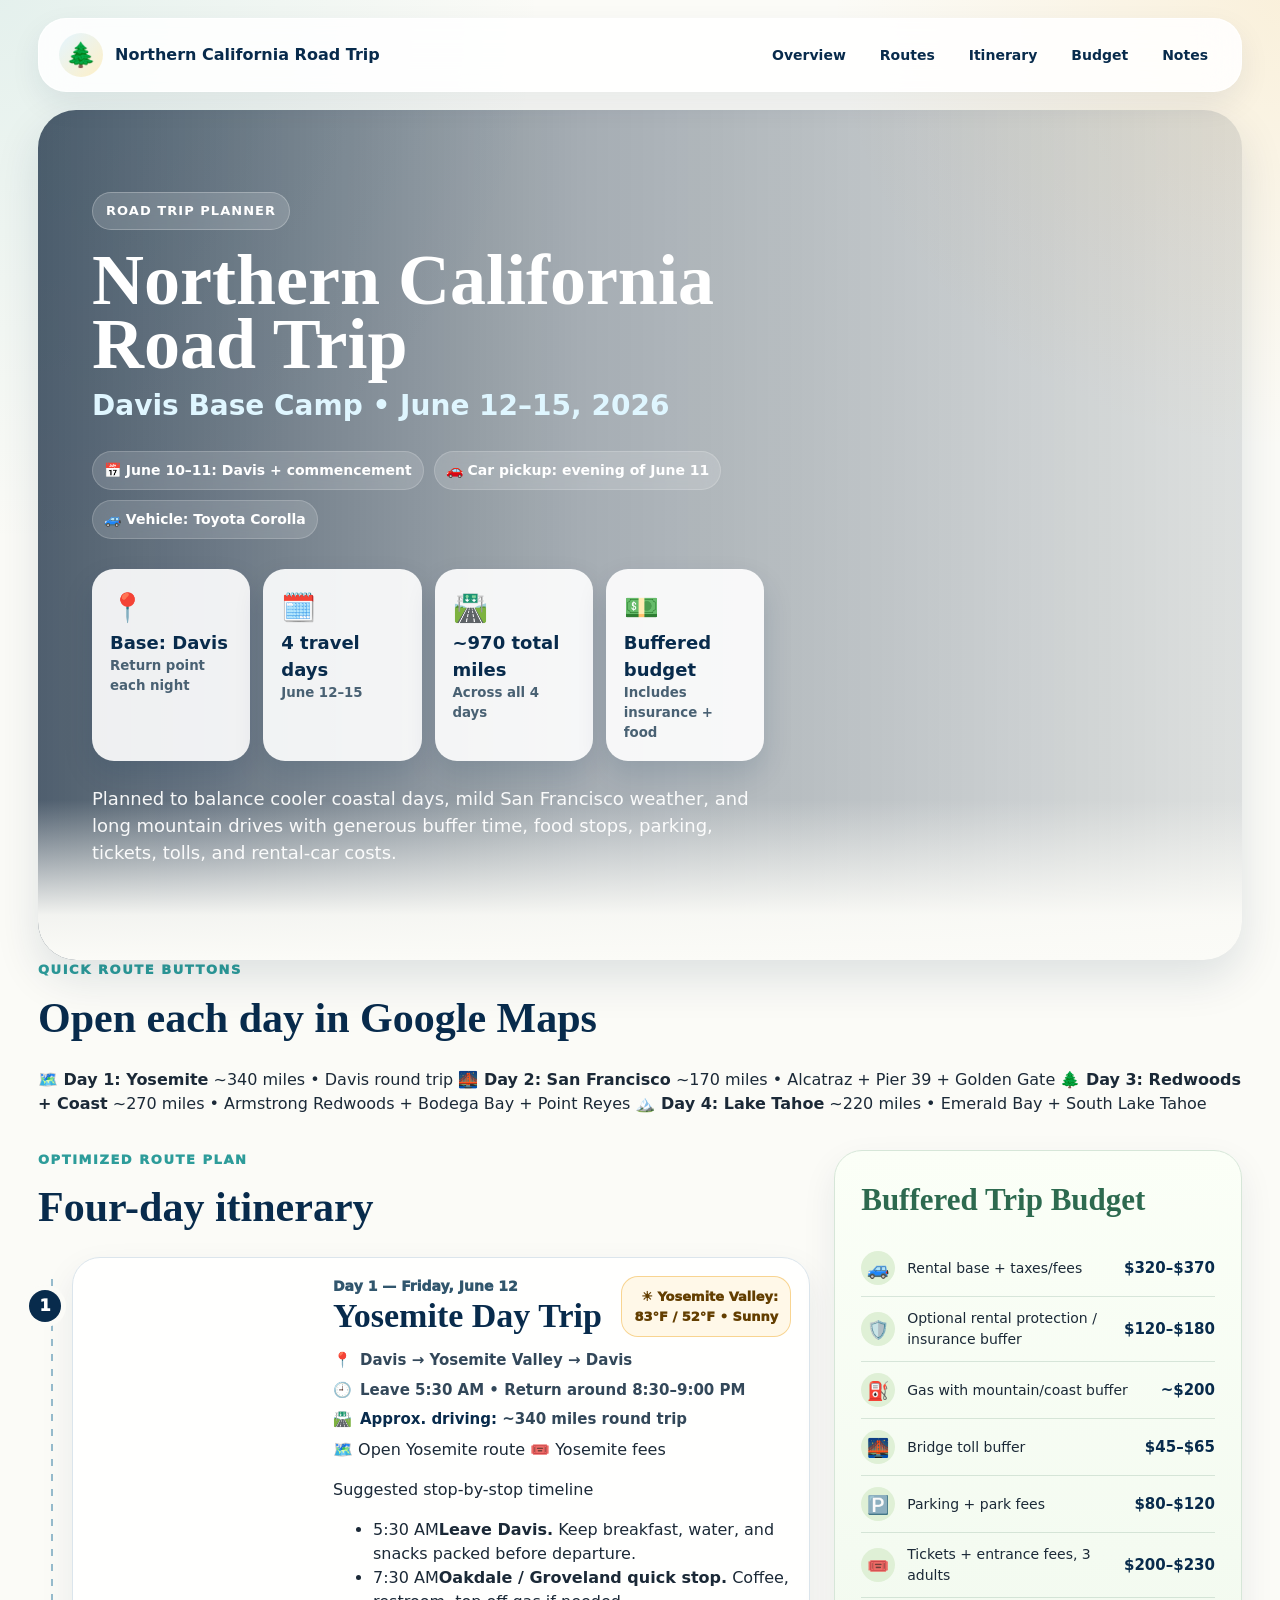
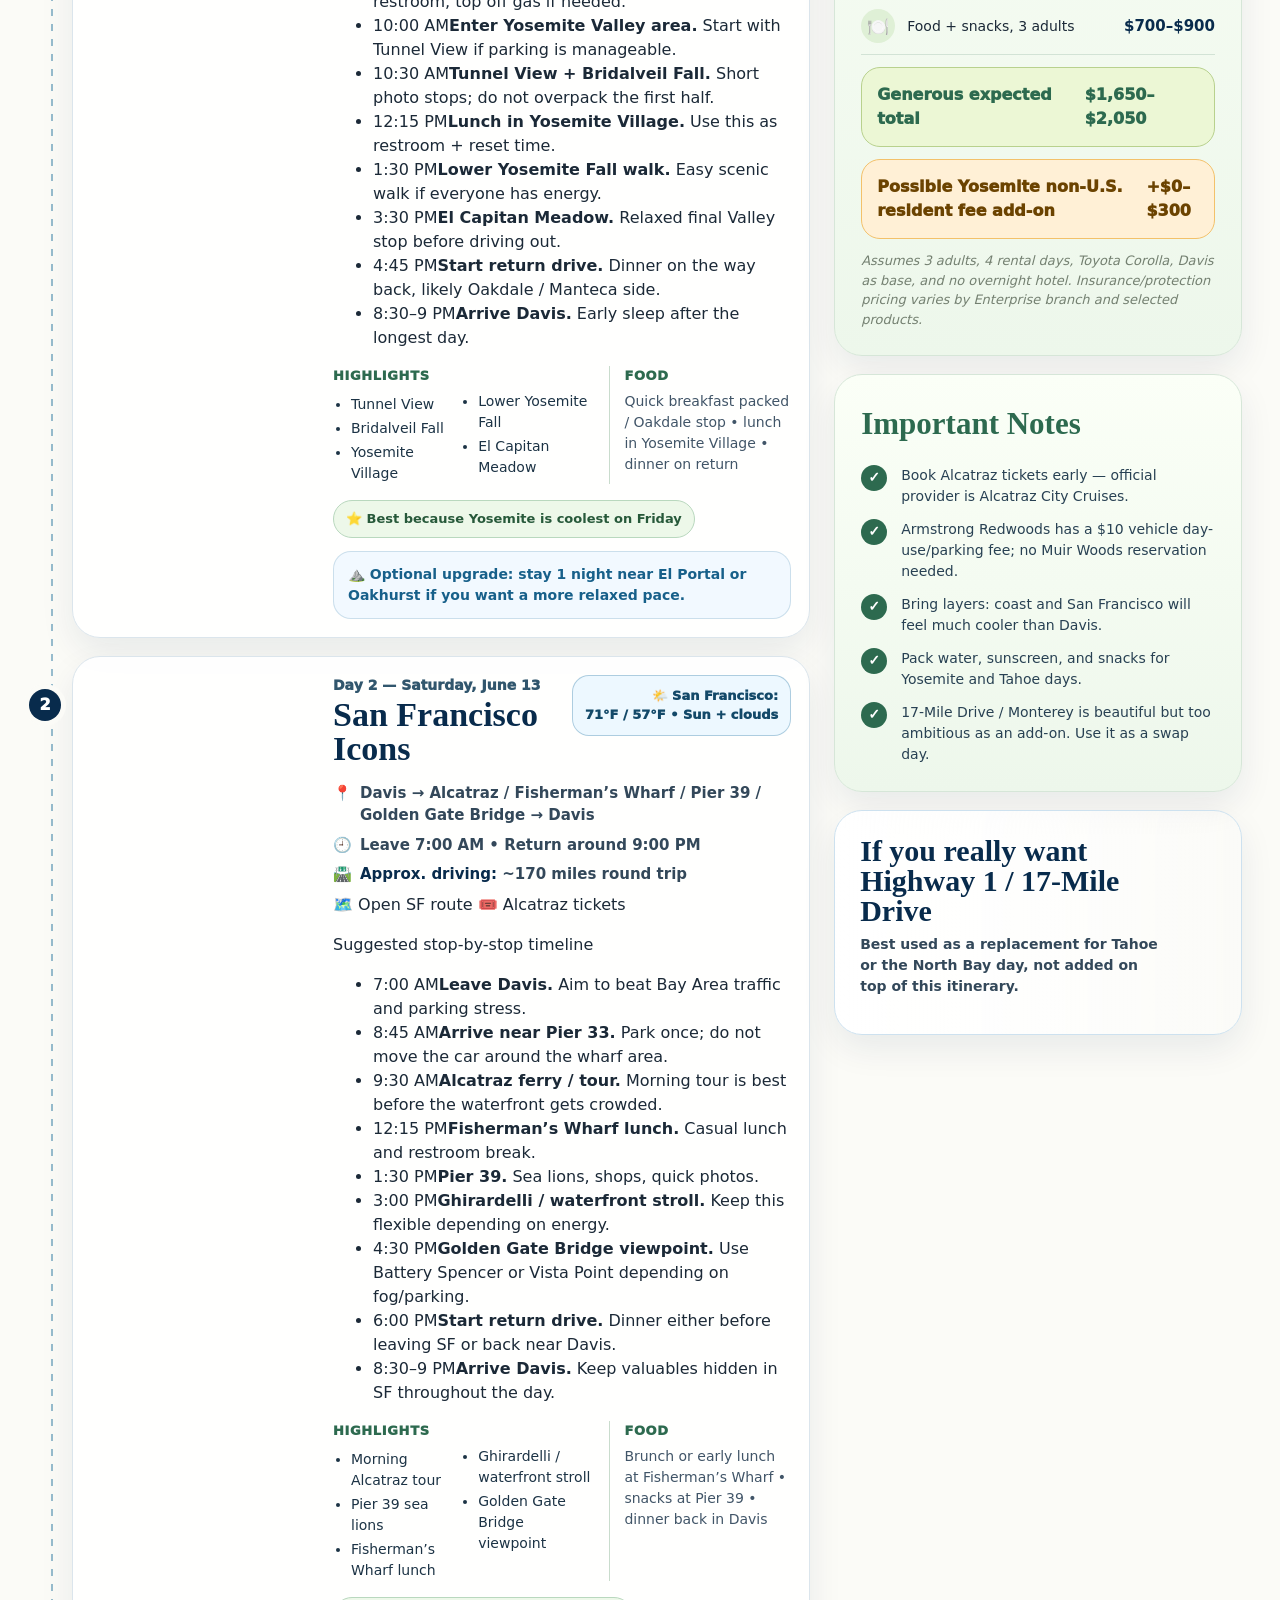
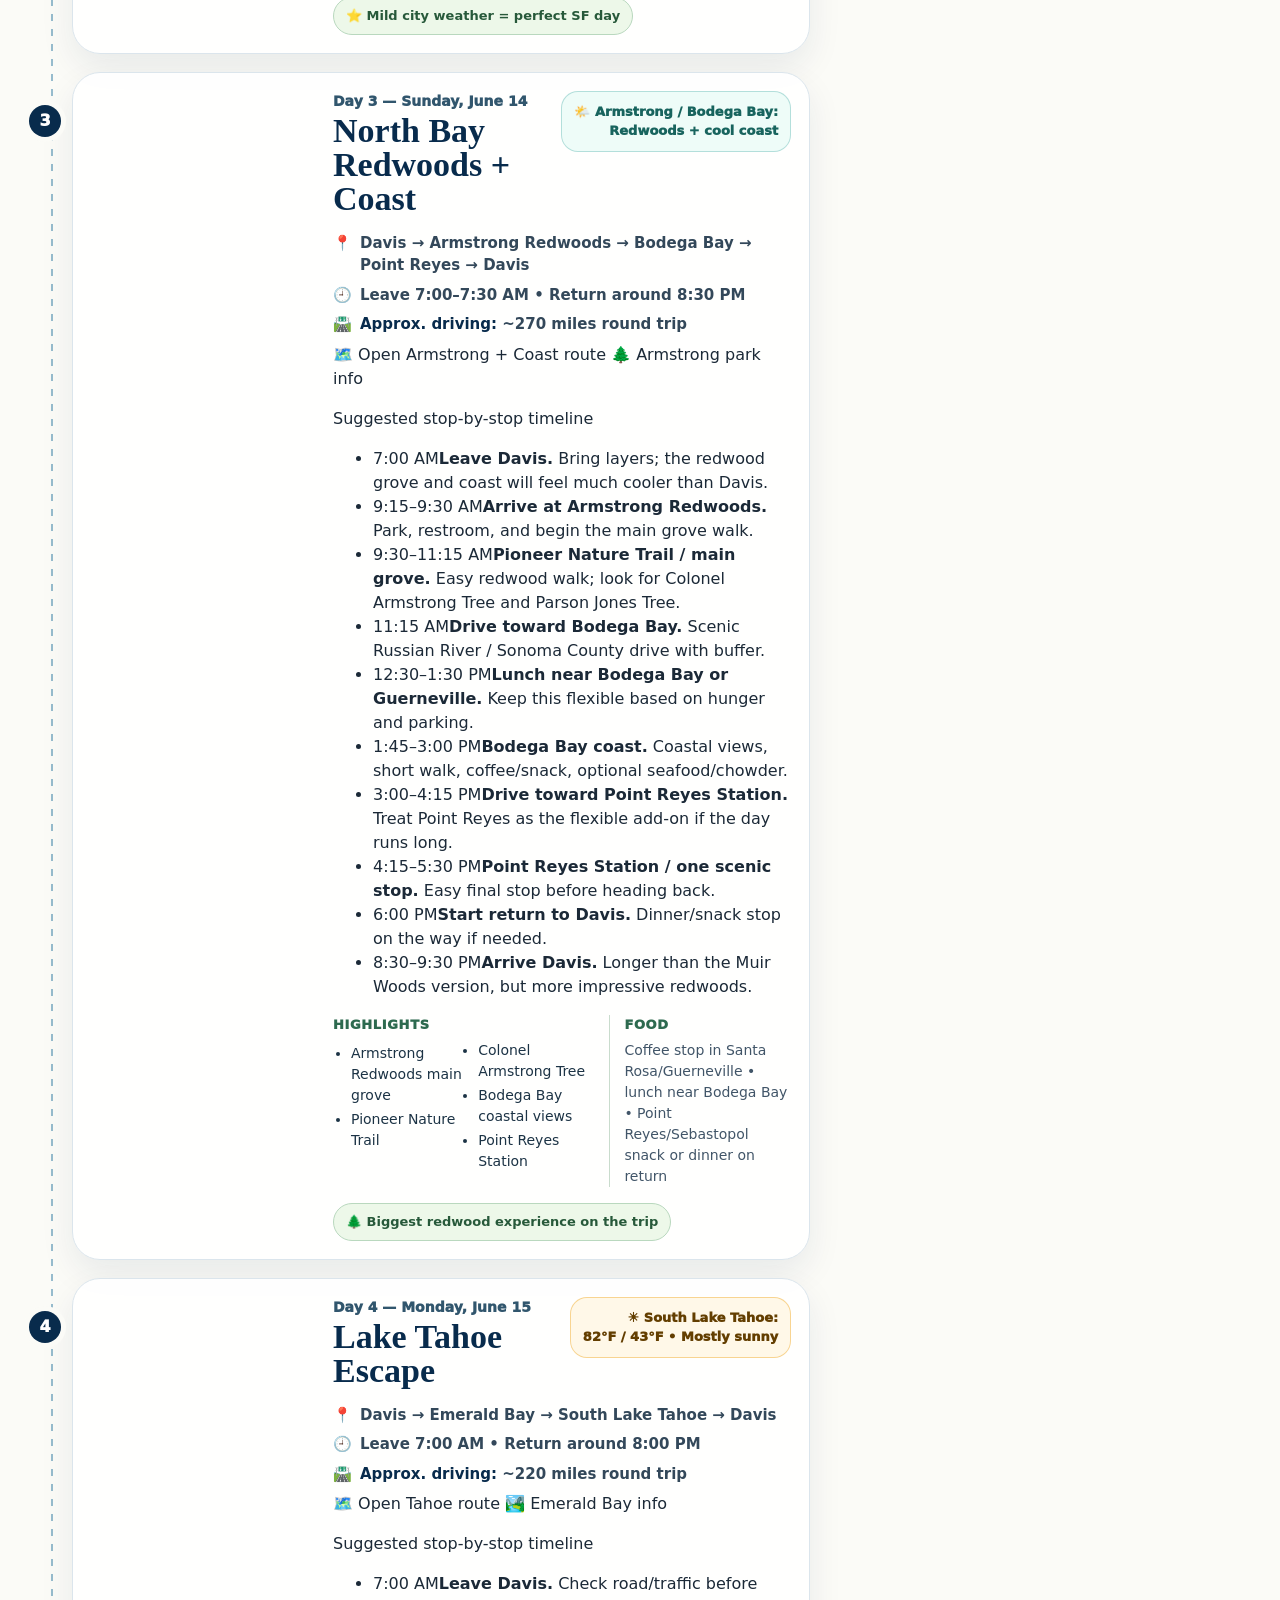
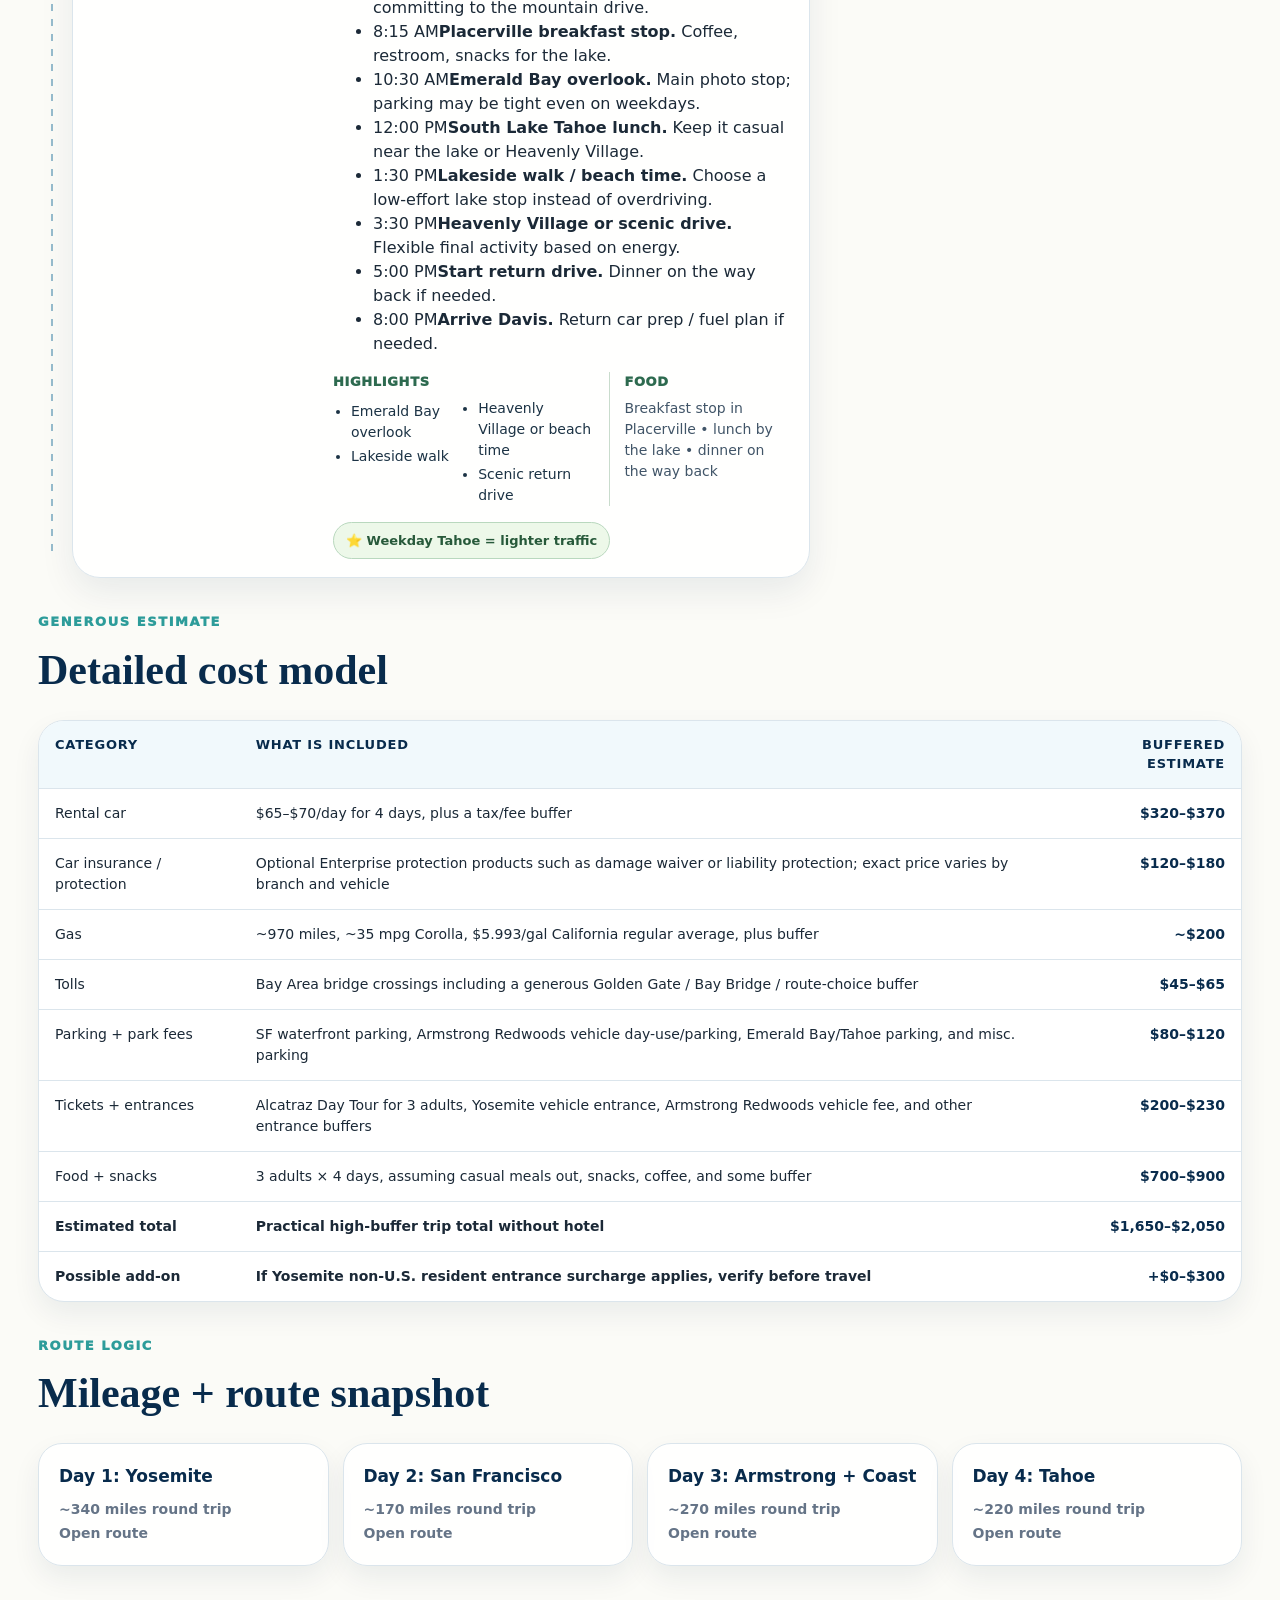
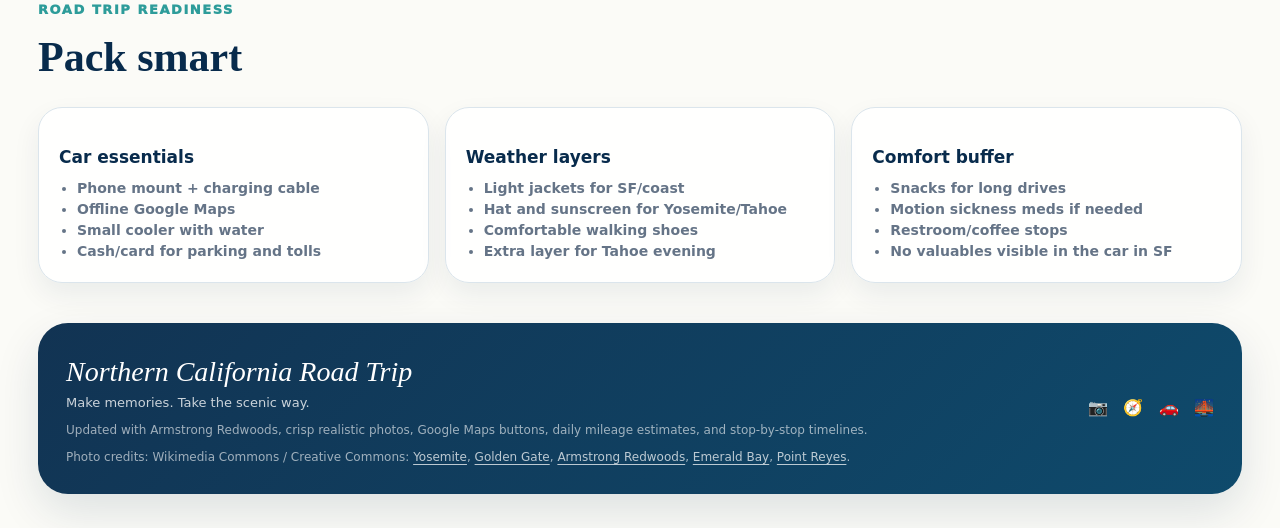
==== cal-trip/index.html @ ee0bd600 "Add Northern California road trip page" ====
<!DOCTYPE html>
<html lang="en">
<head>
  <meta charset="UTF-8" />
  <meta name="viewport" content="width=device-width, initial-scale=1.0" />
  <title>Northern California Road Trip</title>
  <link rel="preconnect" href="https://commons.wikimedia.org" />
  <link rel="preconnect" href="https://upload.wikimedia.org" />
  <style>
    :root {
      --navy:#082b4c; --blue:#176b98; --teal:#2d9c9a; --forest:#2d6a4f; --gold:#f2b84b;
      --paper:#fbfbf7; --ink:#1b2937; --muted:#657487; --line:#dbe5ec;
      --shadow:0 18px 45px rgba(8,43,76,.12);
    }
    * { box-sizing:border-box; }
    html { scroll-behavior:smooth; }
    body {
      margin:0; font-family:Inter, ui-sans-serif, system-ui, -apple-system, BlinkMacSystemFont, "Segoe UI", sans-serif;
      color:var(--ink);
      background:
        radial-gradient(circle at top left, rgba(45,156,154,.11), transparent 34rem),
        radial-gradient(circle at top right, rgba(242,184,75,.16), transparent 28rem),
        var(--paper);
      line-height:1.5;
    }
    a { color:inherit; text-decoration:none; }
    .page { max-width:1240px; margin:auto; padding:18px; }
    .nav {
      position:sticky; top:14px; z-index:40; display:flex; justify-content:space-between; align-items:center; gap:16px;
      padding:14px 20px; border-radius:28px; background:rgba(255,255,255,.86);
      border:1px solid rgba(255,255,255,.8); backdrop-filter:blur(18px); box-shadow:0 12px 30px rgba(8,43,76,.08);
    }
    .brand { display:flex; align-items:center; gap:12px; font-weight:900; color:var(--navy); }
    .brand-mark {
      width:44px; height:44px; display:grid; place-items:center; border-radius:50%;
      background:linear-gradient(135deg,#e4f5ff,#fef0c7); font-size:24px;
    }
    .nav-links { display:flex; gap:8px; flex-wrap:wrap; }
    .nav-links a { padding:9px 13px; border-radius:999px; font-size:14px; font-weight:800; color:var(--navy); }
    .nav-links a:hover { background:#edf7fb; }

    .hero {
      position:relative; overflow:hidden; min-height:620px; margin-top:18px; border-radius:38px; box-shadow:var(--shadow);
      background:
        linear-gradient(90deg, rgba(6,28,52,.70), rgba(6,28,52,.35) 45%, rgba(6,28,52,.12)),
        url('https://commons.wikimedia.org/wiki/Special:FilePath/Tunnel_View%2C_Yosemite_Valley%2C_Yosemite_NP_-_Diliff.jpg?width=1800') center/cover no-repeat;
      color:#fff;
    }
    .hero::after {
      content:""; position:absolute; inset:auto 0 0 0; height:160px;
      background:linear-gradient(180deg, transparent, rgba(251,251,247,.95) 72%, var(--paper));
    }
    .hero-content { position:relative; z-index:2; max-width:780px; padding:82px 54px 76px; }
    .eyebrow {
      display:inline-flex; gap:8px; padding:8px 13px; border-radius:999px;
      background:rgba(255,255,255,.16); border:1px solid rgba(255,255,255,.25); backdrop-filter:blur(12px);
      font-size:13px; font-weight:900; text-transform:uppercase; letter-spacing:.08em;
    }
    h1 {
      margin:18px 0 8px; font-family:Georgia, "Times New Roman", serif;
      font-size:72px; line-height:.9; letter-spacing:0;
    }
    .subtitle { margin:0; font-size:28px; font-weight:900; color:#dff6ff; }
    .micro { display:flex; flex-wrap:wrap; gap:10px; margin:24px 0 24px; font-size:14px; }
    .micro span {
      display:inline-flex; gap:7px; padding:8px 11px; border-radius:999px;
      background:rgba(255,255,255,.15); border:1px solid rgba(255,255,255,.18); backdrop-filter:blur(10px);
      font-weight:760;
    }
    .summary {
      display:grid; grid-template-columns:repeat(4,1fr); gap:13px; margin-top:30px;
    }
    .summary-card {
      min-height:118px; padding:18px; border-radius:22px; background:rgba(255,255,255,.9); color:var(--navy);
      box-shadow:0 14px 30px rgba(8,43,76,.14);
    }
    .summary-card .icon { font-size:28px; }
    .summary-card strong { display:block; font-size:18px; }
    .summary-card small { display:block; color:#496173; font-weight:750; }
    .hero-note { max-width:750px; margin-top:24px; font-size:18px; color:rgba(255,255,255,.94); }

    section { scroll-margin-top:100px; }
    .main { display:grid; grid-template-columns:1.78fr .94fr; gap:24px; margin-top:34px; align-items:start; }
    .kicker { margin:0 0 7px; color:var(--teal); font-size:13px; font-weight:950; letter-spacing:.12em; text-transform:uppercase; }
    .section-title {
      margin:0 0 18px; color:var(--navy); font-family:Georgia, "Times New Roman", serif;
      font-size:42px; letter-spacing:0;
    }

    .timeline { position:relative; display:grid; gap:18px; padding-left:34px; }
    .timeline::before {
      content:""; position:absolute; left:13px; top:22px; bottom:22px; width:2px;
      background:repeating-linear-gradient(to bottom, rgba(23,107,152,.44) 0 7px, transparent 7px 15px);
    }

    .day {
      position:relative; display:grid; grid-template-columns:220px 1fr; gap:22px;
      padding:18px; border:1px solid var(--line); border-radius:28px; background:rgba(255,255,255,.92);
      box-shadow:0 14px 34px rgba(8,43,76,.08);
    }
    .num {
      position:absolute; left:-44px; top:32px; width:32px; height:32px; display:grid; place-items:center;
      border-radius:50%; background:var(--navy); color:#fff; font-weight:950; box-shadow:0 0 0 5px var(--paper);
    }
    .photo {
      min-height:260px; border-radius:22px; background-size:cover; background-position:center;
      box-shadow:inset 0 0 0 1px rgba(255,255,255,.35);
      filter:saturate(1.06) contrast(1.04);
      background-repeat:no-repeat;
    }
    .photo-yosemite { background-image:url('https://commons.wikimedia.org/wiki/Special:FilePath/Tunnel_View%2C_Yosemite_Valley%2C_Yosemite_NP_-_Diliff.jpg?width=1200'); }
    .photo-sf { background-image:url('https://commons.wikimedia.org/wiki/Special:FilePath/Golden_Gate_Bridge_as_seen_from_Battery_East.jpg?width=1200'); }
    .photo-coast { background-image:url('https://commons.wikimedia.org/wiki/Special:FilePath/Armstrong_Redwoods_State_Natural_Reserve_-_02.jpg?width=1200'); background-position:center 42%; }
    .photo-tahoe { background-image:url('https://commons.wikimedia.org/wiki/Special:FilePath/Emerald_Bay%2C_Lake_Tahoe%2C_Nevada_%2821560966962%29.jpg?width=1200'); }

    .day-top { display:flex; justify-content:space-between; align-items:flex-start; gap:14px; margin-bottom:8px; }
    .date { color:#31566d; font-size:14px; font-weight:950; }
    .day-title {
      margin:2px 0 8px; color:var(--navy); font-family:Georgia, "Times New Roman", serif;
      font-size:34px; line-height:1; letter-spacing:0;
    }
    .weather {
      flex:0 0 auto; padding:10px 12px; border-radius:17px; border:1px solid rgba(242,184,75,.55);
      background:#fff8e8; color:#633e00; font-size:13px; font-weight:950; text-align:right;
    }
    .weather.blue { border-color:rgba(23,107,152,.3); background:#edf8ff; color:#134969; }
    .weather.teal { border-color:rgba(45,156,154,.3); background:#eefcf8; color:#18645e; }

    .route,.time,.miles {
      display:flex; gap:8px; margin:7px 0; color:#33485a; font-size:15px; font-weight:760;
    }
    .miles strong { color:var(--navy); }
    .details { display:grid; grid-template-columns:1.35fr .95fr; gap:18px; margin-top:15px; }
    .label { margin:0 0 6px; color:var(--forest); font-size:13px; font-weight:950; letter-spacing:.05em; text-transform:uppercase; }
    .highlights { columns:2; padding-left:18px; margin:0; color:#1c3345; font-size:14px; }
    .highlights li { break-inside:avoid; margin:3px 0; }
    .food { border-left:1px solid #c9dccd; padding-left:14px; color:#415568; font-size:14px; }
    .pill-row { display:flex; flex-wrap:wrap; gap:9px; margin-top:16px; }
    .pill {
      display:inline-flex; gap:7px; padding:8px 12px; border-radius:999px; border:1px solid #b9d8be;
      background:#edf8e9; color:#27593a; font-size:13px; font-weight:850;
    }
    .callout {
      margin-top:13px; padding:12px 14px; border-radius:18px; border:1px solid rgba(23,107,152,.18);
      background:#f2f9ff; color:#17608a; font-size:14px; font-weight:800;
    }

    .sidebar { position:sticky; top:96px; display:grid; gap:18px; }
    .side {
      border:1px solid #d6e6d8; border-radius:28px; background:linear-gradient(180deg,#fbfff7,#edf7eb);
      box-shadow:0 14px 34px rgba(8,43,76,.08); overflow:hidden;
    }
    .side-inner { padding:26px; }
    .side h3 {
      margin:0 0 17px; color:var(--forest); font-family:Georgia, "Times New Roman", serif;
      font-size:31px; letter-spacing:0;
    }
    .budget-row {
      display:grid; grid-template-columns:34px 1fr auto; gap:12px; align-items:center;
      padding:11px 0; border-bottom:1px solid rgba(45,106,79,.16); font-size:14px;
    }
    .budget-row:first-child { padding-top:0; }
    .budget-row strong { color:var(--navy); font-size:15px; text-align:right; }
    .round { display:grid; place-items:center; width:34px; height:34px; border-radius:50%; background:#dff0d6; font-size:18px; }
    .total {
      margin-top:12px; padding:15px; border:1px solid #b8d18d; border-radius:19px;
      background:#ecf7d5; color:var(--forest); font-weight:950; display:flex; justify-content:space-between; gap:14px;
    }
    .warning-total { background:#fff0d6; border-color:#f3c16a; color:#6b4300; }
    .muted { margin:12px 0 0; color:#748071; font-size:13px; font-style:italic; }

    .check-list { display:grid; gap:12px; padding:0; margin:0; list-style:none; }
    .check-list li { display:grid; grid-template-columns:30px 1fr; gap:10px; color:#284153; font-size:14px; }
    .check { display:grid; place-items:center; width:26px; height:26px; border-radius:50%; background:var(--forest); color:white; font-weight:950; }

    .swap {
      min-height:225px; border-radius:28px; overflow:hidden; border:1px solid #cde1ef;
      background:
        linear-gradient(90deg, rgba(255,255,255,.94), rgba(255,255,255,.75) 50%, rgba(255,255,255,.15)),
        url('https://commons.wikimedia.org/wiki/Special:FilePath/Coast_of_Point_Reyes_%28TK13%29.JPG?width=1200') center/cover no-repeat;
      box-shadow:0 14px 34px rgba(8,43,76,.08); padding:25px;
    }
    .swap h3,.swap p { max-width:300px; }
    .swap h3 {
      margin:0 0 8px; color:var(--navy); font-family:Georgia, "Times New Roman", serif;
      font-size:30px; line-height:1;
    }
    .swap p { margin:0; color:#33485a; font-size:14px; font-weight:750; }

    .budget-detail,.packing { margin-top:34px; }
    .grid4 { display:grid; grid-template-columns:repeat(4,1fr); gap:14px; }
    .grid3 { display:grid; grid-template-columns:repeat(3,1fr); gap:16px; }
    .mini,.pack {
      padding:20px; border-radius:24px; border:1px solid var(--line); background:rgba(255,255,255,.9);
      box-shadow:0 12px 28px rgba(8,43,76,.07);
    }
    .mini strong,.pack h3 { display:block; color:var(--navy); font-size:17px; margin-bottom:7px; }
    .mini span,.pack li { color:var(--muted); font-size:14px; font-weight:750; }
    .pack ul { margin:0; padding-left:18px; }

    .cost-table {
      overflow:hidden; border:1px solid var(--line); border-radius:26px; background:white;
      box-shadow:0 12px 28px rgba(8,43,76,.07);
    }
    table { width:100%; border-collapse:collapse; font-size:14px; }
    th,td { padding:14px 16px; border-bottom:1px solid var(--line); text-align:left; vertical-align:top; }
    th { background:#f1f9fc; color:var(--navy); font-size:13px; text-transform:uppercase; letter-spacing:.06em; }
    tr:last-child td { border-bottom:0; }
    .right { text-align:right !important; font-weight:900; color:var(--navy); }

    footer {
      margin:40px 0 16px; padding:28px; border-radius:30px;
      background:linear-gradient(135deg, rgba(8,43,76,.96), rgba(5,67,102,.96));
      color:white; display:flex; justify-content:space-between; align-items:center; gap:20px; box-shadow:var(--shadow);
    }
    footer p { margin:0; color:rgba(255,255,255,.78); font-size:13px; }
    .footer-title { font-family:Georgia, "Times New Roman", serif; font-size:28px; font-style:italic; }
    .source { margin-top:9px; color:rgba(255,255,255,.6); font-size:12px; }
    .source a { color:rgba(255,255,255,.72); text-decoration:underline; text-underline-offset:3px; }

    @media (max-width:1000px) {
      .summary,.grid4 { grid-template-columns:repeat(2,1fr); }
      .main { grid-template-columns:1fr; }
      .sidebar { position:static; }
      .day { grid-template-columns:180px 1fr; }
      .grid3 { grid-template-columns:1fr; }
    }
    @media (max-width:720px) {
      .page { padding:10px; }
      .nav { position:relative; top:0; flex-direction:column; align-items:flex-start; }
      .hero { min-height:auto; border-radius:28px; }
      .hero-content { padding:50px 22px 56px; }
      h1 { font-size:52px; }
      .subtitle { font-size:22px; }
      .section-title { font-size:34px; }
      .summary,.grid4 { grid-template-columns:1fr; }
      .timeline { padding-left:0; }
      .timeline::before,.num { display:none; }
      .day { grid-template-columns:1fr; }
      .photo { min-height:220px; }
      .day-top,.details { display:grid; grid-template-columns:1fr; }
      .weather { text-align:left; }
      .highlights { columns:1; }
      footer { flex-direction:column; align-items:flex-start; }
    }
  </style>
</head>
<body>
  <div class="page">
    <nav class="nav">
      <a href="#overview" class="brand"><span class="brand-mark">🌲</span><span>Northern California Road Trip</span></a>
      <div class="nav-links">
        <a href="#overview">Overview</a>
        <a href="#quick-routes">Routes</a>
        <a href="#itinerary">Itinerary</a>
        <a href="#budget">Budget</a>
        <a href="#notes">Notes</a>
      </div>
    </nav>

    <header class="hero" id="overview">
      <div class="hero-content">
        <span class="eyebrow">Road trip planner</span>
        <h1>Northern California<br>Road Trip</h1>
        <p class="subtitle">Davis Base Camp • June 12–15, 2026</p>
        <div class="micro">
          <span>📅 June 10–11: Davis + commencement</span>
          <span>🚗 Car pickup: evening of June 11</span>
          <span>🚙 Vehicle: Toyota Corolla</span>
        </div>
        <div class="summary">
          <div class="summary-card"><span class="icon">📍</span><strong>Base: Davis</strong><small>Return point each night</small></div>
          <div class="summary-card"><span class="icon">🗓️</span><strong>4 travel days</strong><small>June 12–15</small></div>
          <div class="summary-card"><span class="icon">🛣️</span><strong>~970 total miles</strong><small>Across all 4 days</small></div>
          <div class="summary-card"><span class="icon">💵</span><strong>Buffered budget</strong><small>Includes insurance + food</small></div>
        </div>
        <p class="hero-note">Planned to balance cooler coastal days, mild San Francisco weather, and long mountain drives with generous buffer time, food stops, parking, tickets, tolls, and rental-car costs.</p>
      </div>
    </header>


    <section class="route-panel" id="quick-routes">
      <p class="kicker">Quick route buttons</p>
      <h2 class="section-title">Open each day in Google Maps</h2>
      <div class="route-button-grid">
        <a class="big-route-btn" href="https://www.google.com/maps/dir/Davis,+CA/Tunnel+View,+Yosemite+National+Park/Bridalveil+Fall,+Yosemite+National+Park/Yosemite+Village,+CA/Lower+Yosemite+Fall,+Yosemite+National+Park/El+Capitan+Meadow,+Yosemite+National+Park/Davis,+CA" target="_blank" rel="noopener">
          <strong>🗺️ Day 1: Yosemite</strong>
          <span>~340 miles • Davis round trip</span>
        </a>
        <a class="big-route-btn" href="https://www.google.com/maps/dir/Davis,+CA/Pier+33+Alcatraz+Landing,+San+Francisco,+CA/Fisherman's+Wharf,+San+Francisco,+CA/Pier+39,+San+Francisco,+CA/Golden+Gate+Bridge+Vista+Point,+San+Francisco,+CA/Davis,+CA" target="_blank" rel="noopener">
          <strong>🌉 Day 2: San Francisco</strong>
          <span>~170 miles • Alcatraz + Pier 39 + Golden Gate</span>
        </a>
        <a class="big-route-btn" href="https://www.google.com/maps/dir/Davis,+CA/Armstrong+Redwoods+State+Natural+Reserve,+17000+Armstrong+Woods+Rd,+Guerneville,+CA/Bodega+Bay,+CA/Point+Reyes+Station,+CA/Davis,+CA" target="_blank" rel="noopener">
          <strong>🌲 Day 3: Redwoods + Coast</strong>
          <span>~270 miles • Armstrong Redwoods + Bodega Bay + Point Reyes</span>
        </a>
        <a class="big-route-btn" href="https://www.google.com/maps/dir/Davis,+CA/Emerald+Bay+State+Park,+California/South+Lake+Tahoe,+CA/Heavenly+Village,+South+Lake+Tahoe,+CA/Davis,+CA" target="_blank" rel="noopener">
          <strong>🏔️ Day 4: Lake Tahoe</strong>
          <span>~220 miles • Emerald Bay + South Lake Tahoe</span>
        </a>
      </div>
    </section>


    <main class="main">
      <section id="itinerary">
        <p class="kicker">Optimized route plan</p>
        <h2 class="section-title">Four-day itinerary</h2>

        <div class="timeline">
          <article class="day">
            <div class="num">1</div>
            <div class="photo photo-yosemite" aria-label="Yosemite Valley photo"></div>
            <div>
              <div class="day-top">
                <div>
                  <div class="date">Day 1 — Friday, June 12</div>
                  <h2 class="day-title">Yosemite Day Trip</h2>
                </div>
                <div class="weather">☀️ Yosemite Valley:<br>83°F / 52°F • Sunny</div>
              </div>
              <div class="route">📍 <span>Davis → Yosemite Valley → Davis</span></div>
              <div class="time">🕘 <span>Leave 5:30 AM • Return around 8:30–9:00 PM</span></div>
              <div class="miles">🛣️ <span><strong>Approx. driving:</strong> ~340 miles round trip</span></div>
              <div class="action-row">
                <a class="map-btn" href="https://www.google.com/maps/dir/Davis,+CA/Tunnel+View,+Yosemite+National+Park/Bridalveil+Fall,+Yosemite+National+Park/Yosemite+Village,+CA/Lower+Yosemite+Fall,+Yosemite+National+Park/El+Capitan+Meadow,+Yosemite+National+Park/Davis,+CA" target="_blank" rel="noopener">🗺️ Open Yosemite route</a>
                <a class="map-btn secondary" href="https://www.nps.gov/yose/planyourvisit/fees.htm" target="_blank" rel="noopener">🎟️ Yosemite fees</a>
              </div>
              <div class="stop-timeline">
                <p class="stop-timeline-title">Suggested stop-by-stop timeline</p>
                <ul class="stop-list">
                  <li><span class="stop-time">5:30 AM</span><span class="stop-text"><strong>Leave Davis.</strong> Keep breakfast, water, and snacks packed before departure.</span></li>
                  <li><span class="stop-time">7:30 AM</span><span class="stop-text"><strong>Oakdale / Groveland quick stop.</strong> Coffee, restroom, top off gas if needed.</span></li>
                  <li><span class="stop-time">10:00 AM</span><span class="stop-text"><strong>Enter Yosemite Valley area.</strong> Start with Tunnel View if parking is manageable.</span></li>
                  <li><span class="stop-time">10:30 AM</span><span class="stop-text"><strong>Tunnel View + Bridalveil Fall.</strong> Short photo stops; do not overpack the first half.</span></li>
                  <li><span class="stop-time">12:15 PM</span><span class="stop-text"><strong>Lunch in Yosemite Village.</strong> Use this as restroom + reset time.</span></li>
                  <li><span class="stop-time">1:30 PM</span><span class="stop-text"><strong>Lower Yosemite Fall walk.</strong> Easy scenic walk if everyone has energy.</span></li>
                  <li><span class="stop-time">3:30 PM</span><span class="stop-text"><strong>El Capitan Meadow.</strong> Relaxed final Valley stop before driving out.</span></li>
                  <li><span class="stop-time">4:45 PM</span><span class="stop-text"><strong>Start return drive.</strong> Dinner on the way back, likely Oakdale / Manteca side.</span></li>
                  <li><span class="stop-time">8:30–9 PM</span><span class="stop-text"><strong>Arrive Davis.</strong> Early sleep after the longest day.</span></li>
                </ul>
              </div>

              <div class="details">
                <div>
                  <p class="label">Highlights</p>
                  <ul class="highlights">
                    <li>Tunnel View</li>
                    <li>Bridalveil Fall</li>
                    <li>Yosemite Village</li>
                    <li>Lower Yosemite Fall</li>
                    <li>El Capitan Meadow</li>
                  </ul>
                </div>
                <div class="food">
                  <p class="label">Food</p>
                  Quick breakfast packed / Oakdale stop • lunch in Yosemite Village • dinner on return
                </div>
              </div>

              <div class="pill-row">
                <span class="pill">⭐ Best because Yosemite is coolest on Friday</span>
              </div>
              <div class="callout">⛰️ Optional upgrade: stay 1 night near El Portal or Oakhurst if you want a more relaxed pace.</div>
            </div>
          </article>

          <article class="day">
            <div class="num">2</div>
            <div class="photo photo-sf" aria-label="Golden Gate Bridge photo"></div>
            <div>
              <div class="day-top">
                <div>
                  <div class="date">Day 2 — Saturday, June 13</div>
                  <h2 class="day-title">San Francisco Icons</h2>
                </div>
                <div class="weather blue">🌤️ San Francisco:<br>71°F / 57°F • Sun + clouds</div>
              </div>
              <div class="route">📍 <span>Davis → Alcatraz / Fisherman’s Wharf / Pier 39 / Golden Gate Bridge → Davis</span></div>
              <div class="time">🕘 <span>Leave 7:00 AM • Return around 9:00 PM</span></div>
              <div class="miles">🛣️ <span><strong>Approx. driving:</strong> ~170 miles round trip</span></div>
              <div class="action-row">
                <a class="map-btn" href="https://www.google.com/maps/dir/Davis,+CA/Pier+33+Alcatraz+Landing,+San+Francisco,+CA/Fisherman's+Wharf,+San+Francisco,+CA/Pier+39,+San+Francisco,+CA/Golden+Gate+Bridge+Vista+Point,+San+Francisco,+CA/Davis,+CA" target="_blank" rel="noopener">🗺️ Open SF route</a>
                <a class="map-btn secondary" href="https://www.cityexperiences.com/san-francisco/city-cruises/alcatraz/tour-options/" target="_blank" rel="noopener">🎟️ Alcatraz tickets</a>
              </div>
              <div class="stop-timeline">
                <p class="stop-timeline-title">Suggested stop-by-stop timeline</p>
                <ul class="stop-list">
                  <li><span class="stop-time">7:00 AM</span><span class="stop-text"><strong>Leave Davis.</strong> Aim to beat Bay Area traffic and parking stress.</span></li>
                  <li><span class="stop-time">8:45 AM</span><span class="stop-text"><strong>Arrive near Pier 33.</strong> Park once; do not move the car around the wharf area.</span></li>
                  <li><span class="stop-time">9:30 AM</span><span class="stop-text"><strong>Alcatraz ferry / tour.</strong> Morning tour is best before the waterfront gets crowded.</span></li>
                  <li><span class="stop-time">12:15 PM</span><span class="stop-text"><strong>Fisherman’s Wharf lunch.</strong> Casual lunch and restroom break.</span></li>
                  <li><span class="stop-time">1:30 PM</span><span class="stop-text"><strong>Pier 39.</strong> Sea lions, shops, quick photos.</span></li>
                  <li><span class="stop-time">3:00 PM</span><span class="stop-text"><strong>Ghirardelli / waterfront stroll.</strong> Keep this flexible depending on energy.</span></li>
                  <li><span class="stop-time">4:30 PM</span><span class="stop-text"><strong>Golden Gate Bridge viewpoint.</strong> Use Battery Spencer or Vista Point depending on fog/parking.</span></li>
                  <li><span class="stop-time">6:00 PM</span><span class="stop-text"><strong>Start return drive.</strong> Dinner either before leaving SF or back near Davis.</span></li>
                  <li><span class="stop-time">8:30–9 PM</span><span class="stop-text"><strong>Arrive Davis.</strong> Keep valuables hidden in SF throughout the day.</span></li>
                </ul>
              </div>

              <div class="details">
                <div>
                  <p class="label">Highlights</p>
                  <ul class="highlights">
                    <li>Morning Alcatraz tour</li>
                    <li>Pier 39 sea lions</li>
                    <li>Fisherman’s Wharf lunch</li>
                    <li>Ghirardelli / waterfront stroll</li>
                    <li>Golden Gate Bridge viewpoint</li>
                  </ul>
                </div>
                <div class="food">
                  <p class="label">Food</p>
                  Brunch or early lunch at Fisherman’s Wharf • snacks at Pier 39 • dinner back in Davis
                </div>
              </div>

              <div class="pill-row">
                <span class="pill">⭐ Mild city weather = perfect SF day</span>
              </div>
            </div>
          </article>

          <article class="day">
            <div class="num">3</div>
            <div class="photo photo-coast" aria-label="Point Reyes coast photo"></div>
            <div>
              <div class="day-top">
                <div>
                  <div class="date">Day 3 — Sunday, June 14</div>
                  <h2 class="day-title">North Bay Redwoods + Coast</h2>
                </div>
                <div class="weather teal">🌤️ Armstrong / Bodega Bay:<br>Redwoods + cool coast</div>
              </div>
              <div class="route">📍 <span>Davis → Armstrong Redwoods → Bodega Bay → Point Reyes → Davis</span></div>
              <div class="time">🕘 <span>Leave 7:00–7:30 AM • Return around 8:30 PM</span></div>
              <div class="miles">🛣️ <span><strong>Approx. driving:</strong> ~270 miles round trip</span></div>
              <div class="action-row">
                <a class="map-btn" href="https://www.google.com/maps/dir/Davis,+CA/Armstrong+Redwoods+State+Natural+Reserve,+17000+Armstrong+Woods+Rd,+Guerneville,+CA/Bodega+Bay,+CA/Point+Reyes+Station,+CA/Davis,+CA" target="_blank" rel="noopener">🗺️ Open Armstrong + Coast route</a>
                <a class="map-btn secondary" href="https://www.parks.ca.gov/?page_id=450" target="_blank" rel="noopener">🌲 Armstrong park info</a>
              </div>
              <div class="stop-timeline">
                <p class="stop-timeline-title">Suggested stop-by-stop timeline</p>
                <ul class="stop-list">
                  <li><span class="stop-time">7:00 AM</span><span class="stop-text"><strong>Leave Davis.</strong> Bring layers; the redwood grove and coast will feel much cooler than Davis.</span></li>
                  <li><span class="stop-time">9:15–9:30 AM</span><span class="stop-text"><strong>Arrive at Armstrong Redwoods.</strong> Park, restroom, and begin the main grove walk.</span></li>
                  <li><span class="stop-time">9:30–11:15 AM</span><span class="stop-text"><strong>Pioneer Nature Trail / main grove.</strong> Easy redwood walk; look for Colonel Armstrong Tree and Parson Jones Tree.</span></li>
                  <li><span class="stop-time">11:15 AM</span><span class="stop-text"><strong>Drive toward Bodega Bay.</strong> Scenic Russian River / Sonoma County drive with buffer.</span></li>
                  <li><span class="stop-time">12:30–1:30 PM</span><span class="stop-text"><strong>Lunch near Bodega Bay or Guerneville.</strong> Keep this flexible based on hunger and parking.</span></li>
                  <li><span class="stop-time">1:45–3:00 PM</span><span class="stop-text"><strong>Bodega Bay coast.</strong> Coastal views, short walk, coffee/snack, optional seafood/chowder.</span></li>
                  <li><span class="stop-time">3:00–4:15 PM</span><span class="stop-text"><strong>Drive toward Point Reyes Station.</strong> Treat Point Reyes as the flexible add-on if the day runs long.</span></li>
                  <li><span class="stop-time">4:15–5:30 PM</span><span class="stop-text"><strong>Point Reyes Station / one scenic stop.</strong> Easy final stop before heading back.</span></li>
                  <li><span class="stop-time">6:00 PM</span><span class="stop-text"><strong>Start return to Davis.</strong> Dinner/snack stop on the way if needed.</span></li>
                  <li><span class="stop-time">8:30–9:30 PM</span><span class="stop-text"><strong>Arrive Davis.</strong> Longer than the Muir Woods version, but more impressive redwoods.</span></li>
                </ul>
              </div>

              <div class="details">
                <div>
                  <p class="label">Highlights</p>
                  <ul class="highlights">
                    <li>Armstrong Redwoods main grove</li>
                    <li>Pioneer Nature Trail</li>
                    <li>Colonel Armstrong Tree</li>
                    <li>Bodega Bay coastal views</li>
                    <li>Point Reyes Station</li>
                  </ul>
                </div>
                <div class="food">
                  <p class="label">Food</p>
                  Coffee stop in Santa Rosa/Guerneville • lunch near Bodega Bay • Point Reyes/Sebastopol snack or dinner on return
                </div>
              </div>

              <div class="pill-row">
                <span class="pill">🌲 Biggest redwood experience on the trip</span>
              </div>
            </div>
          </article>

          <article class="day">
            <div class="num">4</div>
            <div class="photo photo-tahoe" aria-label="Emerald Bay Lake Tahoe photo"></div>
            <div>
              <div class="day-top">
                <div>
                  <div class="date">Day 4 — Monday, June 15</div>
                  <h2 class="day-title">Lake Tahoe Escape</h2>
                </div>
                <div class="weather">☀️ South Lake Tahoe:<br>82°F / 43°F • Mostly sunny</div>
              </div>
              <div class="route">📍 <span>Davis → Emerald Bay → South Lake Tahoe → Davis</span></div>
              <div class="time">🕘 <span>Leave 7:00 AM • Return around 8:00 PM</span></div>
              <div class="miles">🛣️ <span><strong>Approx. driving:</strong> ~220 miles round trip</span></div>
              <div class="action-row">
                <a class="map-btn" href="https://www.google.com/maps/dir/Davis,+CA/Emerald+Bay+State+Park,+California/South+Lake+Tahoe,+CA/Heavenly+Village,+South+Lake+Tahoe,+CA/Davis,+CA" target="_blank" rel="noopener">🗺️ Open Tahoe route</a>
                <a class="map-btn secondary" href="https://www.parks.ca.gov/?page_id=506" target="_blank" rel="noopener">🏞️ Emerald Bay info</a>
              </div>
              <div class="stop-timeline">
                <p class="stop-timeline-title">Suggested stop-by-stop timeline</p>
                <ul class="stop-list">
                  <li><span class="stop-time">7:00 AM</span><span class="stop-text"><strong>Leave Davis.</strong> Check road/traffic before committing to the mountain drive.</span></li>
                  <li><span class="stop-time">8:15 AM</span><span class="stop-text"><strong>Placerville breakfast stop.</strong> Coffee, restroom, snacks for the lake.</span></li>
                  <li><span class="stop-time">10:30 AM</span><span class="stop-text"><strong>Emerald Bay overlook.</strong> Main photo stop; parking may be tight even on weekdays.</span></li>
                  <li><span class="stop-time">12:00 PM</span><span class="stop-text"><strong>South Lake Tahoe lunch.</strong> Keep it casual near the lake or Heavenly Village.</span></li>
                  <li><span class="stop-time">1:30 PM</span><span class="stop-text"><strong>Lakeside walk / beach time.</strong> Choose a low-effort lake stop instead of overdriving.</span></li>
                  <li><span class="stop-time">3:30 PM</span><span class="stop-text"><strong>Heavenly Village or scenic drive.</strong> Flexible final activity based on energy.</span></li>
                  <li><span class="stop-time">5:00 PM</span><span class="stop-text"><strong>Start return drive.</strong> Dinner on the way back if needed.</span></li>
                  <li><span class="stop-time">8:00 PM</span><span class="stop-text"><strong>Arrive Davis.</strong> Return car prep / fuel plan if needed.</span></li>
                </ul>
              </div>

              <div class="details">
                <div>
                  <p class="label">Highlights</p>
                  <ul class="highlights">
                    <li>Emerald Bay overlook</li>
                    <li>Lakeside walk</li>
                    <li>Heavenly Village or beach time</li>
                    <li>Scenic return drive</li>
                  </ul>
                </div>
                <div class="food">
                  <p class="label">Food</p>
                  Breakfast stop in Placerville • lunch by the lake • dinner on the way back
                </div>
              </div>

              <div class="pill-row">
                <span class="pill">⭐ Weekday Tahoe = lighter traffic</span>
              </div>
            </div>
          </article>
        </div>
      </section>

      <aside class="sidebar">
        <section class="side" id="budget">
          <div class="side-inner">
            <h3>Buffered Trip Budget</h3>
            <div class="budget-row"><span class="round">🚙</span><span>Rental base + taxes/fees</span><strong>$320–$370</strong></div>
            <div class="budget-row"><span class="round">🛡️</span><span>Optional rental protection / insurance buffer</span><strong>$120–$180</strong></div>
            <div class="budget-row"><span class="round">⛽</span><span>Gas with mountain/coast buffer</span><strong>~$200</strong></div>
            <div class="budget-row"><span class="round">🌉</span><span>Bridge toll buffer</span><strong>$45–$65</strong></div>
            <div class="budget-row"><span class="round">🅿️</span><span>Parking + park fees</span><strong>$80–$120</strong></div>
            <div class="budget-row"><span class="round">🎟️</span><span>Tickets + entrance fees, 3 adults</span><strong>$200–$230</strong></div>
            <div class="budget-row"><span class="round">🍽️</span><span>Food + snacks, 3 adults</span><strong>$700–$900</strong></div>
            <div class="total"><span>Generous expected total</span><span>$1,650–$2,050</span></div>
            <div class="total warning-total"><span>Possible Yosemite non-U.S. resident fee add-on</span><span>+$0–$300</span></div>
            <p class="muted">Assumes 3 adults, 4 rental days, Toyota Corolla, Davis as base, and no overnight hotel. Insurance/protection pricing varies by Enterprise branch and selected products.</p>
          </div>
        </section>

        <section class="side" id="notes">
          <div class="side-inner">
            <h3>Important Notes</h3>
            <ul class="check-list">
              <li><span class="check">✓</span><span>Book Alcatraz tickets early — official provider is Alcatraz City Cruises.</span></li>
              <li><span class="check">✓</span><span>Armstrong Redwoods has a $10 vehicle day-use/parking fee; no Muir Woods reservation needed.</span></li>
              <li><span class="check">✓</span><span>Bring layers: coast and San Francisco will feel much cooler than Davis.</span></li>
              <li><span class="check">✓</span><span>Pack water, sunscreen, and snacks for Yosemite and Tahoe days.</span></li>
              <li><span class="check">✓</span><span>17-Mile Drive / Monterey is beautiful but too ambitious as an add-on. Use it as a swap day.</span></li>
            </ul>
          </div>
        </section>

        <section class="swap">
          <h3>If you really want Highway 1 / 17-Mile Drive</h3>
          <p>Best used as a replacement for Tahoe or the North Bay day, not added on top of this itinerary.</p>
        </section>
      </aside>
    </main>

    <section class="budget-detail">
      <p class="kicker">Generous estimate</p>
      <h2 class="section-title">Detailed cost model</h2>
      <div class="cost-table">
        <table>
          <thead>
            <tr>
              <th>Category</th>
              <th>What is included</th>
              <th class="right">Buffered estimate</th>
            </tr>
          </thead>
          <tbody>
            <tr><td>Rental car</td><td>$65–$70/day for 4 days, plus a tax/fee buffer</td><td class="right">$320–$370</td></tr>
            <tr><td>Car insurance / protection</td><td>Optional Enterprise protection products such as damage waiver or liability protection; exact price varies by branch and vehicle</td><td class="right">$120–$180</td></tr>
            <tr><td>Gas</td><td>~970 miles, ~35 mpg Corolla, $5.993/gal California regular average, plus buffer</td><td class="right">~$200</td></tr>
            <tr><td>Tolls</td><td>Bay Area bridge crossings including a generous Golden Gate / Bay Bridge / route-choice buffer</td><td class="right">$45–$65</td></tr>
            <tr><td>Parking + park fees</td><td>SF waterfront parking, Armstrong Redwoods vehicle day-use/parking, Emerald Bay/Tahoe parking, and misc. parking</td><td class="right">$80–$120</td></tr>
            <tr><td>Tickets + entrances</td><td>Alcatraz Day Tour for 3 adults, Yosemite vehicle entrance, Armstrong Redwoods vehicle fee, and other entrance buffers</td><td class="right">$200–$230</td></tr>
            <tr><td>Food + snacks</td><td>3 adults × 4 days, assuming casual meals out, snacks, coffee, and some buffer</td><td class="right">$700–$900</td></tr>
            <tr><td><strong>Estimated total</strong></td><td><strong>Practical high-buffer trip total without hotel</strong></td><td class="right">$1,650–$2,050</td></tr>
            <tr><td><strong>Possible add-on</strong></td><td><strong>If Yosemite non-U.S. resident entrance surcharge applies, verify before travel</strong></td><td class="right">+$0–$300</td></tr>
          </tbody>
        </table>
      </div>
    </section>

    <section class="budget-detail">
      <p class="kicker">Route logic</p>
      <h2 class="section-title">Mileage + route snapshot</h2>
      <div class="grid4">
        <div class="mini"><strong>Day 1: Yosemite</strong><span>~340 miles round trip<br><a class="map-btn" href="https://www.google.com/maps/dir/Davis,+CA/Tunnel+View,+Yosemite+National+Park/Bridalveil+Fall,+Yosemite+National+Park/Yosemite+Village,+CA/Lower+Yosemite+Fall,+Yosemite+National+Park/El+Capitan+Meadow,+Yosemite+National+Park/Davis,+CA" target="_blank" rel="noopener">Open route</a></span></div>
        <div class="mini"><strong>Day 2: San Francisco</strong><span>~170 miles round trip<br><a class="map-btn" href="https://www.google.com/maps/dir/Davis,+CA/Pier+33+Alcatraz+Landing,+San+Francisco,+CA/Fisherman's+Wharf,+San+Francisco,+CA/Pier+39,+San+Francisco,+CA/Golden+Gate+Bridge+Vista+Point,+San+Francisco,+CA/Davis,+CA" target="_blank" rel="noopener">Open route</a></span></div>
        <div class="mini"><strong>Day 3: Armstrong + Coast</strong><span>~270 miles round trip<br><a class="map-btn" href="https://www.google.com/maps/dir/Davis,+CA/Armstrong+Redwoods+State+Natural+Reserve,+17000+Armstrong+Woods+Rd,+Guerneville,+CA/Bodega+Bay,+CA/Point+Reyes+Station,+CA/Davis,+CA" target="_blank" rel="noopener">Open route</a></span></div>
        <div class="mini"><strong>Day 4: Tahoe</strong><span>~220 miles round trip<br><a class="map-btn" href="https://www.google.com/maps/dir/Davis,+CA/Emerald+Bay+State+Park,+California/South+Lake+Tahoe,+CA/Heavenly+Village,+South+Lake+Tahoe,+CA/Davis,+CA" target="_blank" rel="noopener">Open route</a></span></div>
      </div>
    </section>

    <section class="packing">
      <p class="kicker">Road trip readiness</p>
      <h2 class="section-title">Pack smart</h2>
      <div class="grid3">
        <div class="pack">
          <h3>Car essentials</h3>
          <ul>
            <li>Phone mount + charging cable</li>
            <li>Offline Google Maps</li>
            <li>Small cooler with water</li>
            <li>Cash/card for parking and tolls</li>
          </ul>
        </div>
        <div class="pack">
          <h3>Weather layers</h3>
          <ul>
            <li>Light jackets for SF/coast</li>
            <li>Hat and sunscreen for Yosemite/Tahoe</li>
            <li>Comfortable walking shoes</li>
            <li>Extra layer for Tahoe evening</li>
          </ul>
        </div>
        <div class="pack">
          <h3>Comfort buffer</h3>
          <ul>
            <li>Snacks for long drives</li>
            <li>Motion sickness meds if needed</li>
            <li>Restroom/coffee stops</li>
            <li>No valuables visible in the car in SF</li>
          </ul>
        </div>
      </div>
    </section>

    <footer>
      <div>
        <div class="footer-title">Northern California Road Trip</div>
        <p>Make memories. Take the scenic way.</p>
        <p class="source">Updated with Armstrong Redwoods, crisp realistic photos, Google Maps buttons, daily mileage estimates, and stop-by-stop timelines.</p>
        <p class="source">Photo credits: Wikimedia Commons / Creative Commons: <a href="https://commons.wikimedia.org/wiki/File:Tunnel_View,_Yosemite_Valley,_Yosemite_NP_-_Diliff.jpg" target="_blank" rel="noopener">Yosemite</a>, <a href="https://commons.wikimedia.org/wiki/File:Golden_Gate_Bridge_as_seen_from_Battery_East.jpg" target="_blank" rel="noopener">Golden Gate</a>, <a href="https://commons.wikimedia.org/wiki/File:Armstrong_Redwoods_State_Natural_Reserve_-_02.jpg" target="_blank" rel="noopener">Armstrong Redwoods</a>, <a href="https://commons.wikimedia.org/wiki/File:Emerald_Bay,_Lake_Tahoe,_Nevada_(21560966962).jpg" target="_blank" rel="noopener">Emerald Bay</a>, <a href="https://commons.wikimedia.org/wiki/File:Coast_of_Point_Reyes_(TK13).JPG" target="_blank" rel="noopener">Point Reyes</a>.</p>
      </div>
      <div aria-hidden="true">📷 &nbsp; 🧭 &nbsp; 🚗 &nbsp; 🌉</div>
    </footer>
  </div>
</body>
</html>
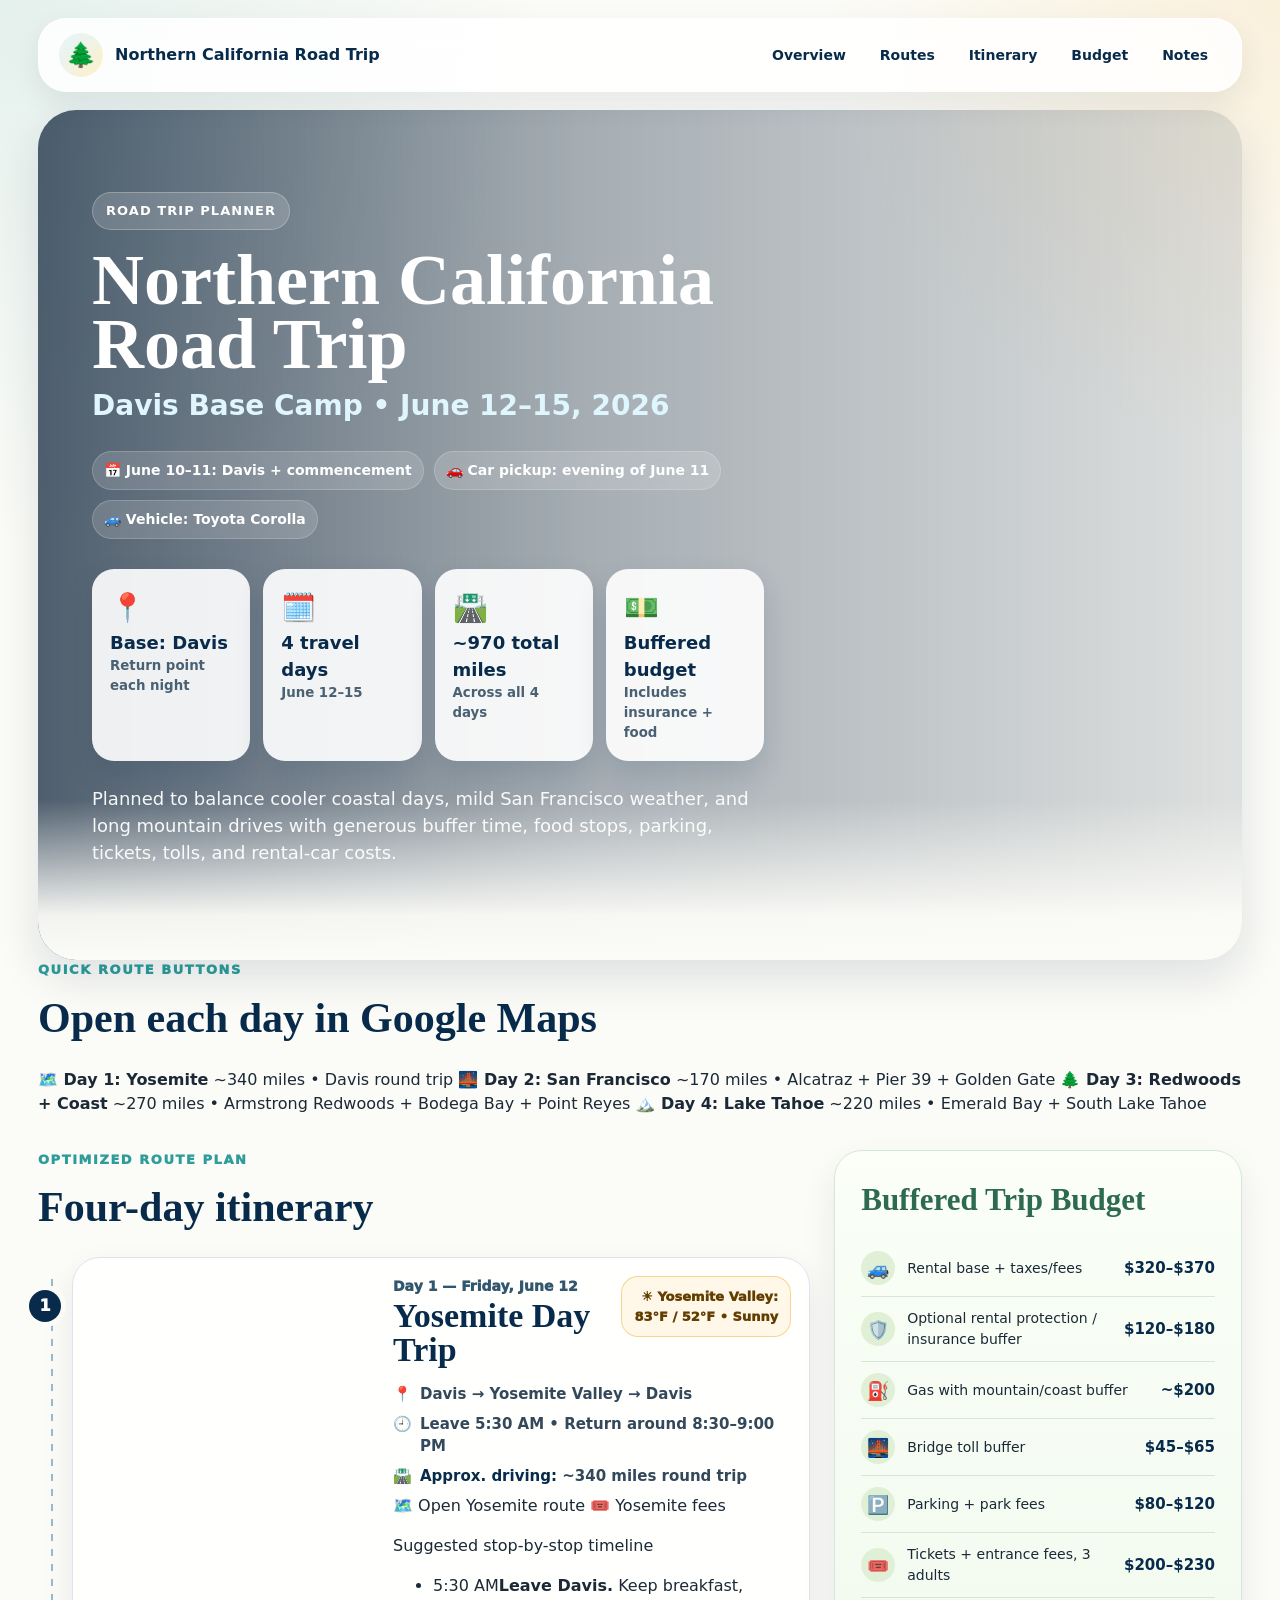
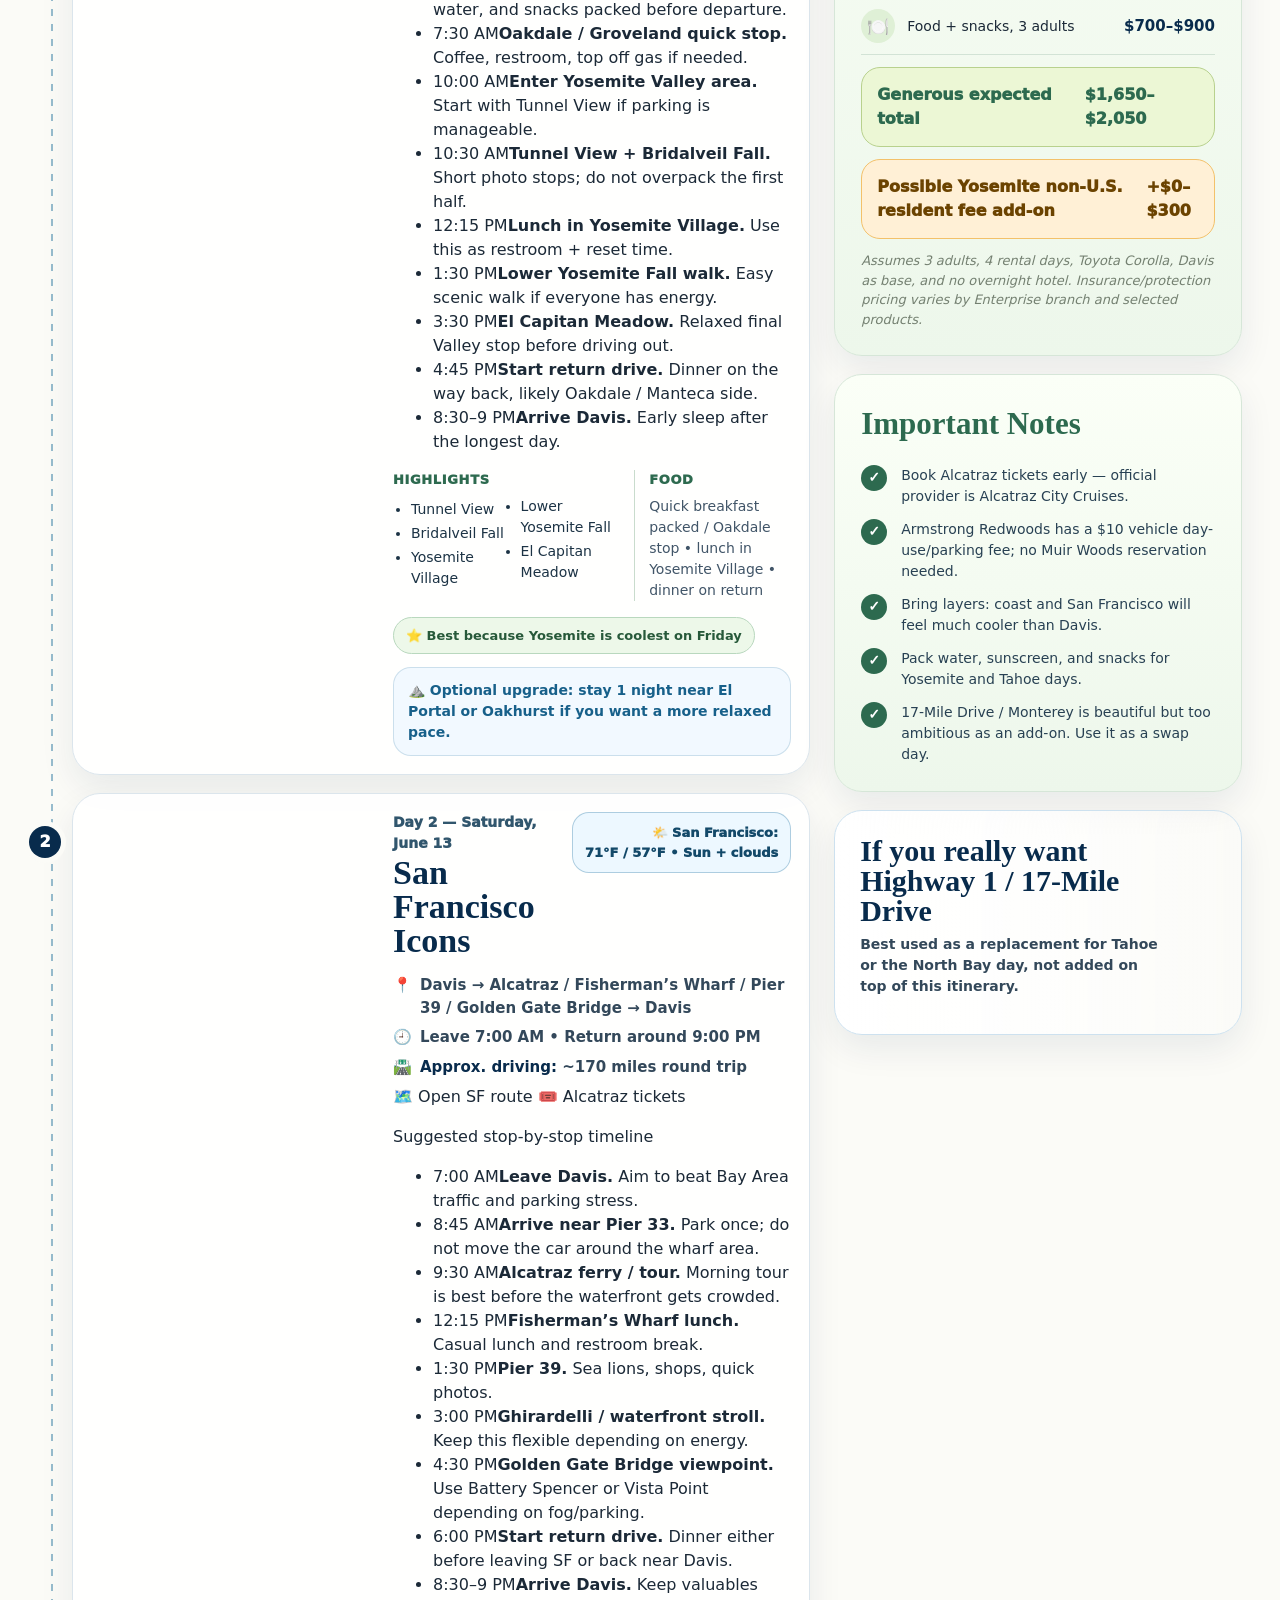
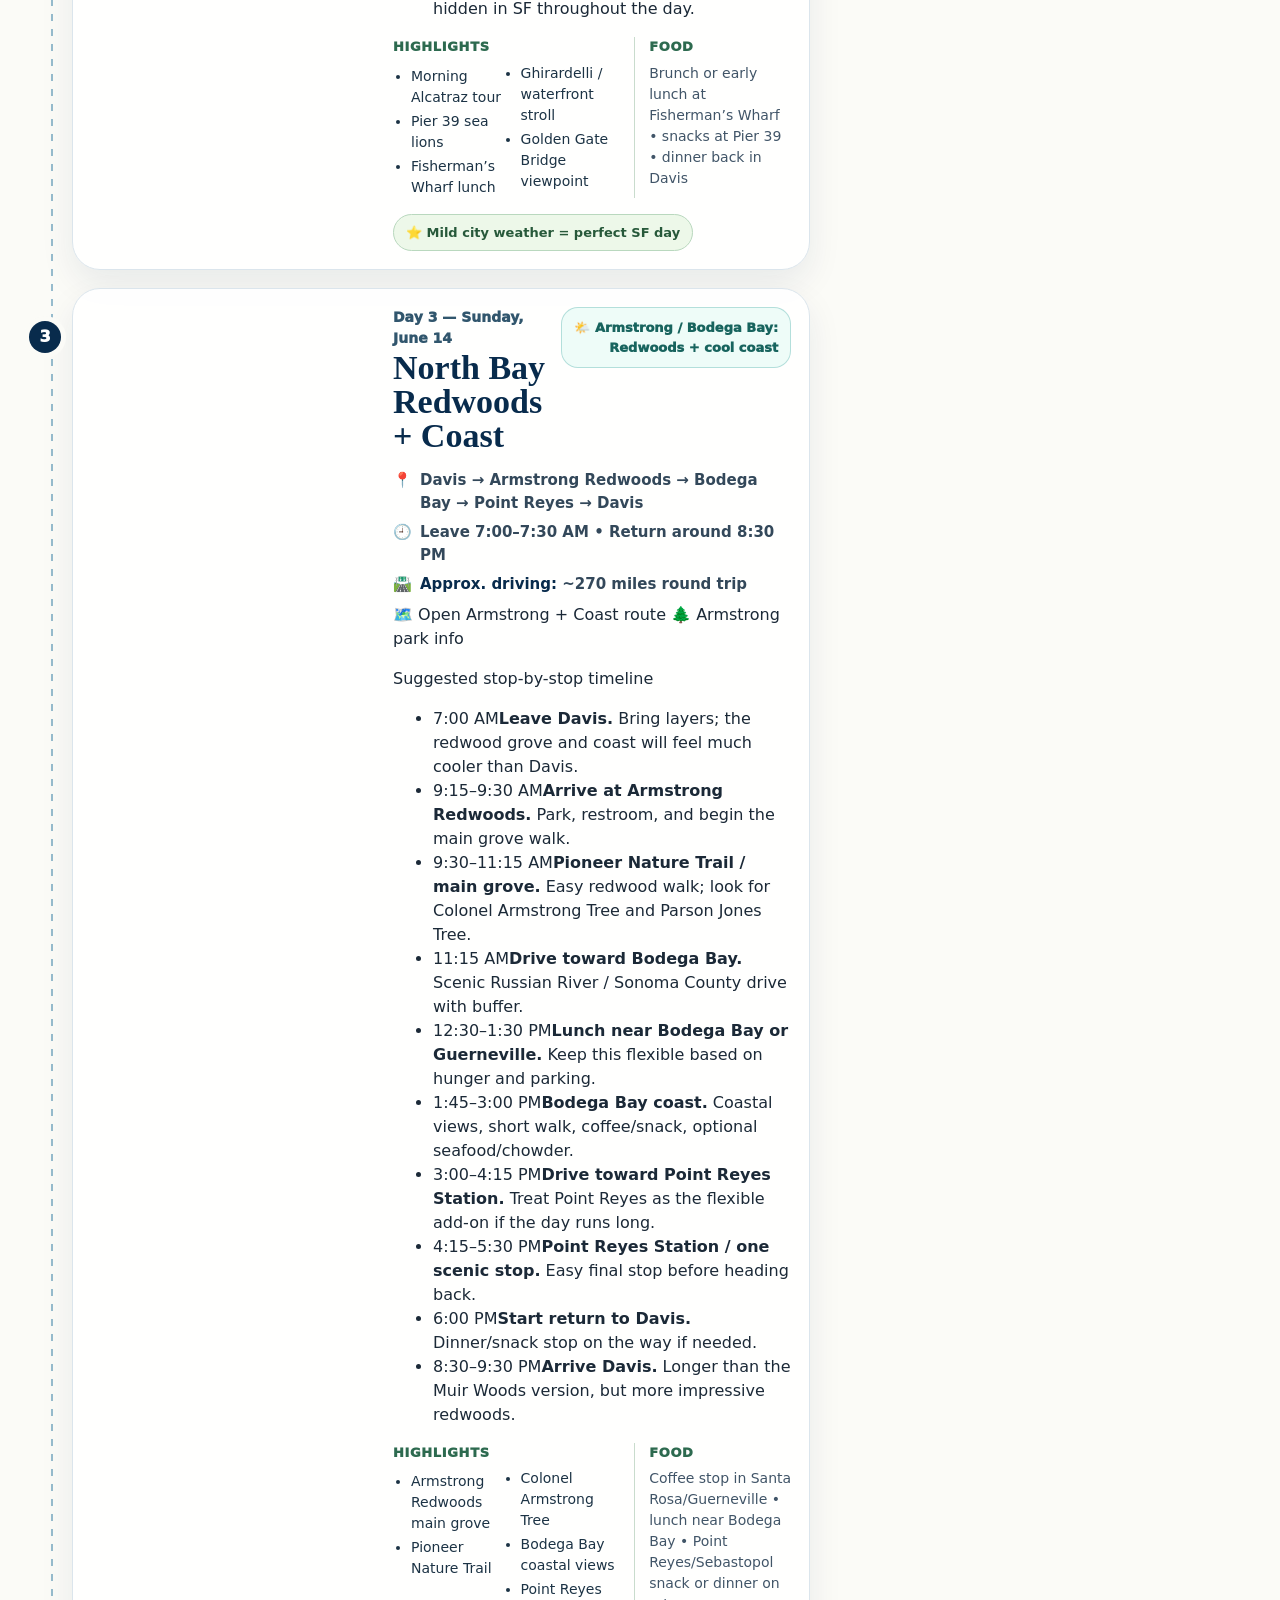
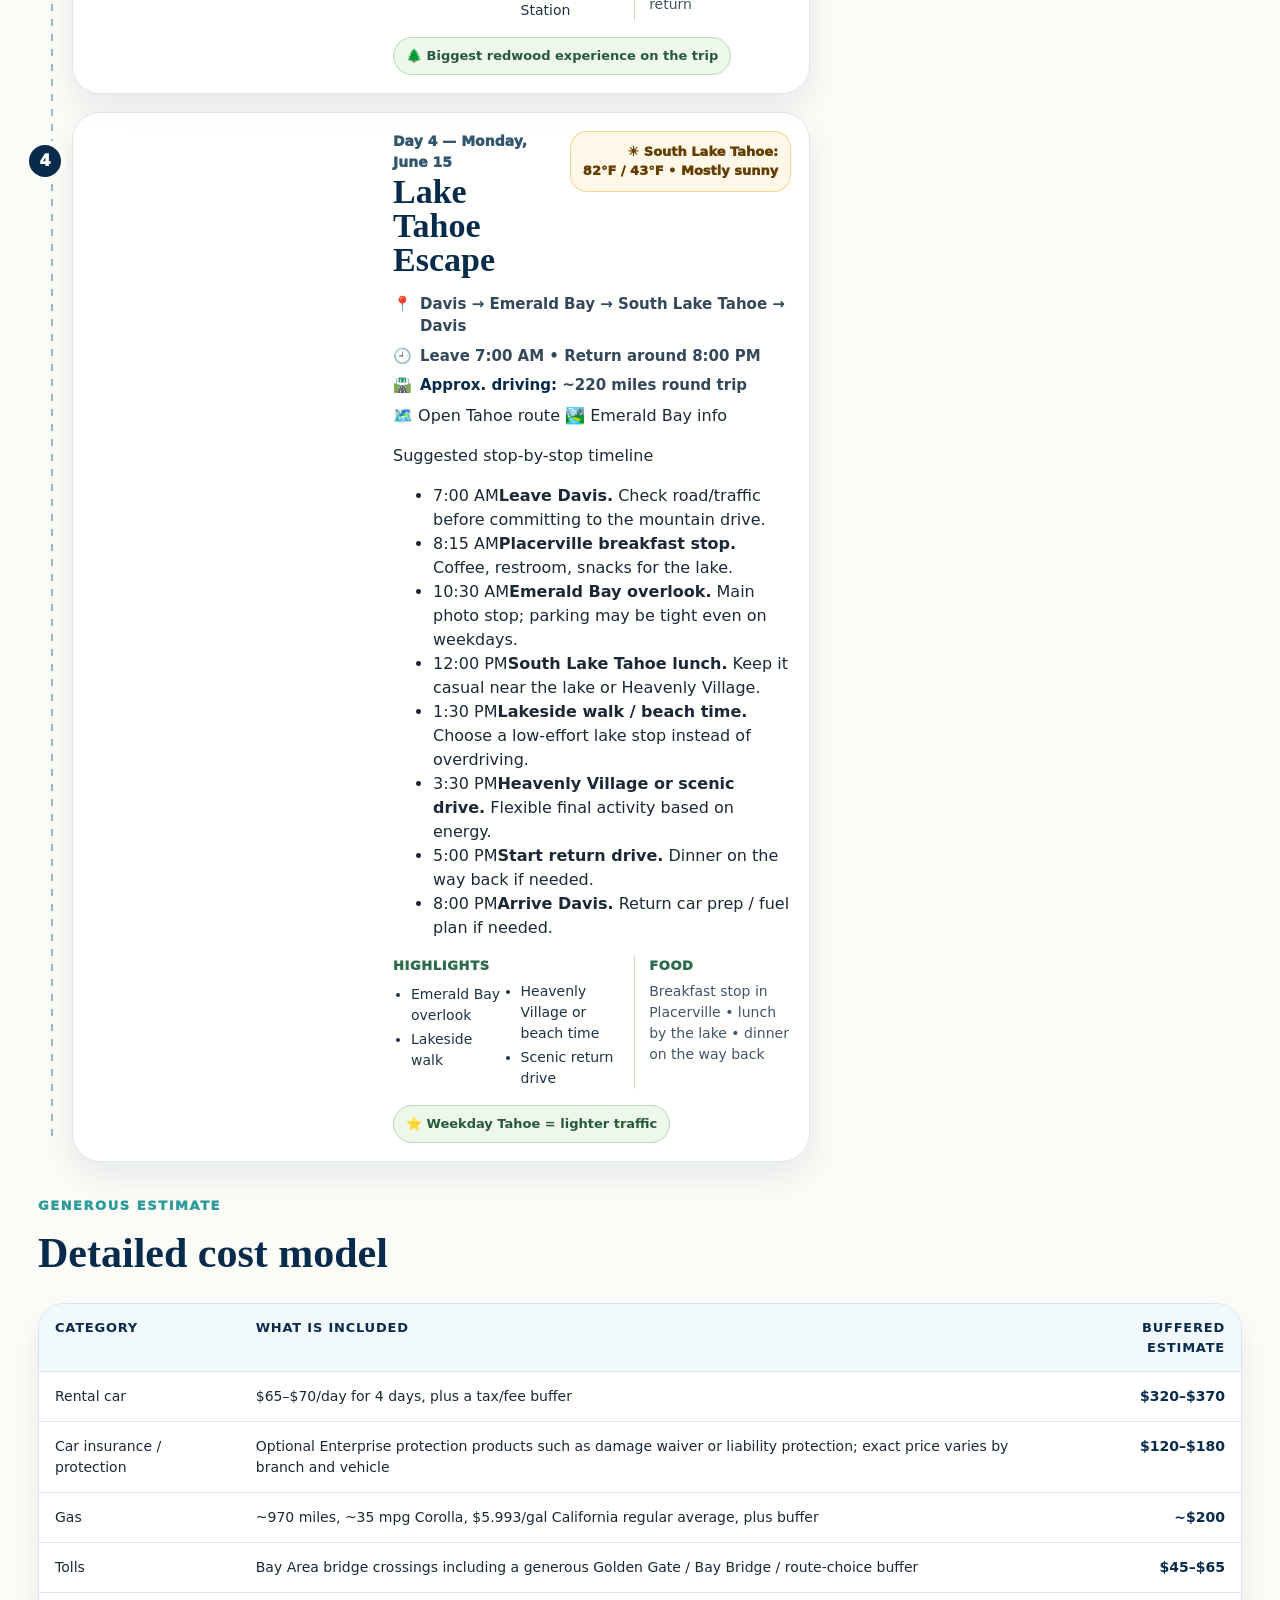
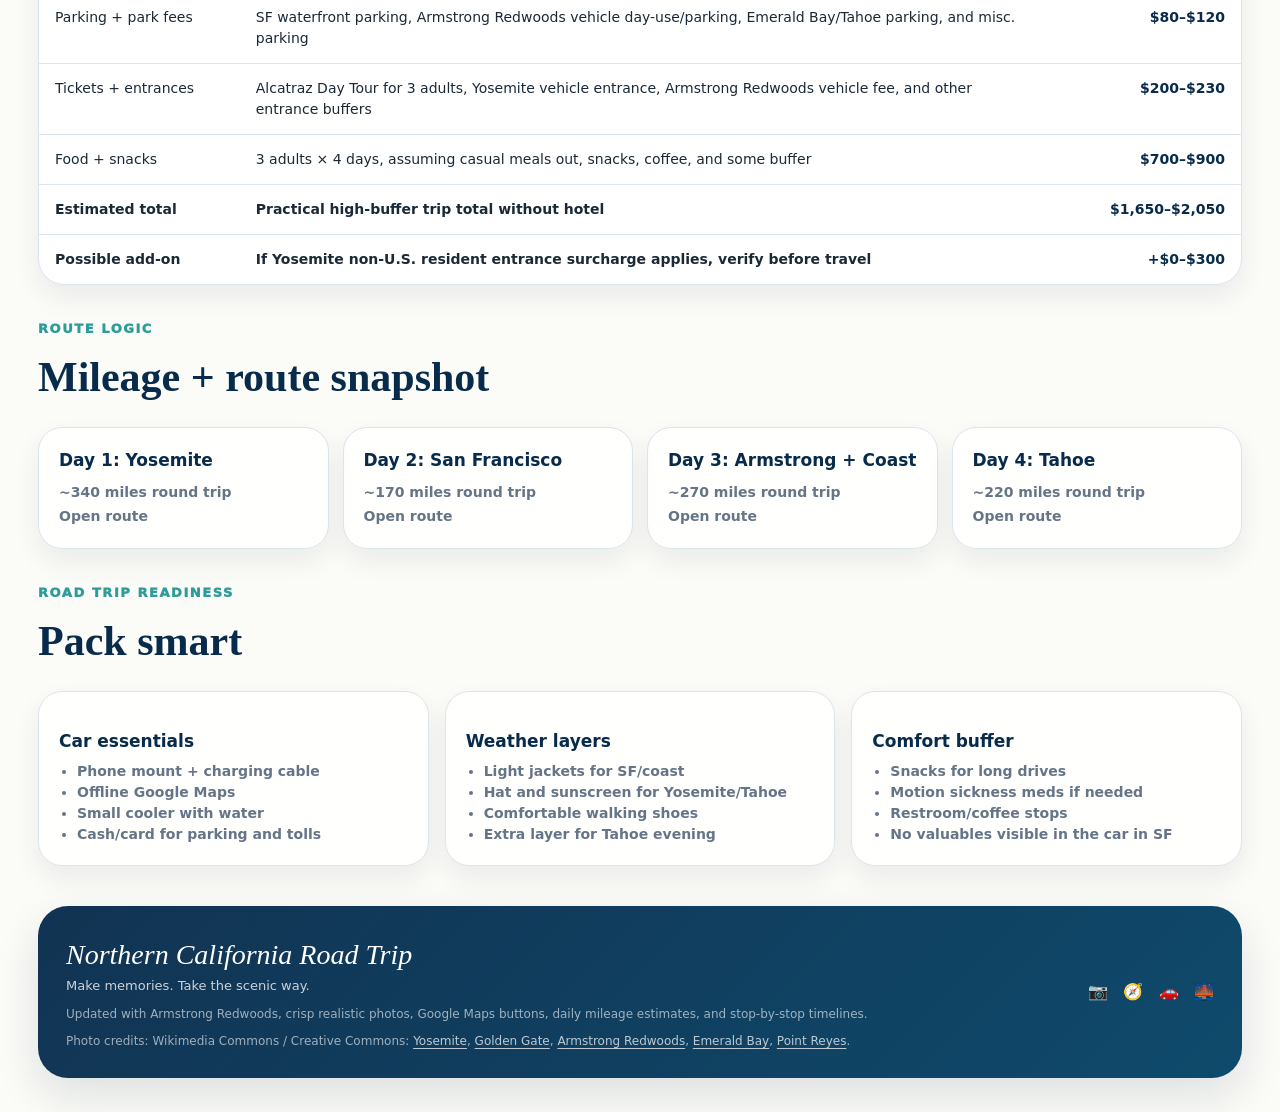
==== commit 26a821cf: "Improve itinerary photo clarity" ====
--- a/cal-trip/index.html
+++ b/cal-trip/index.html
@@ -94,7 +94,7 @@
     }
 
     .day {
-      position:relative; display:grid; grid-template-columns:220px 1fr; gap:22px;
+      position:relative; display:grid; grid-template-columns:minmax(280px, 34%) 1fr; gap:22px;
       padding:18px; border:1px solid var(--line); border-radius:28px; background:rgba(255,255,255,.92);
       box-shadow:0 14px 34px rgba(8,43,76,.08);
     }
@@ -103,15 +103,15 @@
       border-radius:50%; background:var(--navy); color:#fff; font-weight:950; box-shadow:0 0 0 5px var(--paper);
     }
     .photo {
-      min-height:260px; border-radius:22px; background-size:cover; background-position:center;
+      width:100%; aspect-ratio:4 / 3; align-self:start; border-radius:22px; background-size:cover; background-position:center;
       box-shadow:inset 0 0 0 1px rgba(255,255,255,.35);
       filter:saturate(1.06) contrast(1.04);
       background-repeat:no-repeat;
     }
-    .photo-yosemite { background-image:url('https://commons.wikimedia.org/wiki/Special:FilePath/Tunnel_View%2C_Yosemite_Valley%2C_Yosemite_NP_-_Diliff.jpg?width=1200'); }
-    .photo-sf { background-image:url('https://commons.wikimedia.org/wiki/Special:FilePath/Golden_Gate_Bridge_as_seen_from_Battery_East.jpg?width=1200'); }
-    .photo-coast { background-image:url('https://commons.wikimedia.org/wiki/Special:FilePath/Armstrong_Redwoods_State_Natural_Reserve_-_02.jpg?width=1200'); background-position:center 42%; }
-    .photo-tahoe { background-image:url('https://commons.wikimedia.org/wiki/Special:FilePath/Emerald_Bay%2C_Lake_Tahoe%2C_Nevada_%2821560966962%29.jpg?width=1200'); }
+    .photo-yosemite { background-image:url('https://commons.wikimedia.org/wiki/Special:FilePath/Tunnel_View%2C_Yosemite_Valley%2C_Yosemite_NP_-_Diliff.jpg?width=2200'); }
+    .photo-sf { background-image:url('https://commons.wikimedia.org/wiki/Special:FilePath/Golden_Gate_Bridge_as_seen_from_Battery_East.jpg?width=2200'); }
+    .photo-coast { background-image:url('https://commons.wikimedia.org/wiki/Special:FilePath/Armstrong_Redwoods_State_Natural_Reserve_-_02.jpg?width=2200'); background-position:center 42%; }
+    .photo-tahoe { background-image:url('https://commons.wikimedia.org/wiki/Special:FilePath/Emerald_Bay%2C_Lake_Tahoe%2C_Nevada_%2821560966962%29.jpg?width=2200'); }
 
     .day-top { display:flex; justify-content:space-between; align-items:flex-start; gap:14px; margin-bottom:8px; }
     .date { color:#31566d; font-size:14px; font-weight:950; }
@@ -222,7 +222,7 @@
       .summary,.grid4 { grid-template-columns:repeat(2,1fr); }
       .main { grid-template-columns:1fr; }
       .sidebar { position:static; }
-      .day { grid-template-columns:180px 1fr; }
+      .day { grid-template-columns:minmax(220px, 32%) 1fr; }
       .grid3 { grid-template-columns:1fr; }
     }
     @media (max-width:720px) {
@@ -237,7 +237,7 @@
       .timeline { padding-left:0; }
       .timeline::before,.num { display:none; }
       .day { grid-template-columns:1fr; }
-      .photo { min-height:220px; }
+      .photo { aspect-ratio:16 / 10; }
       .day-top,.details { display:grid; grid-template-columns:1fr; }
       .weather { text-align:left; }
       .highlights { columns:1; }
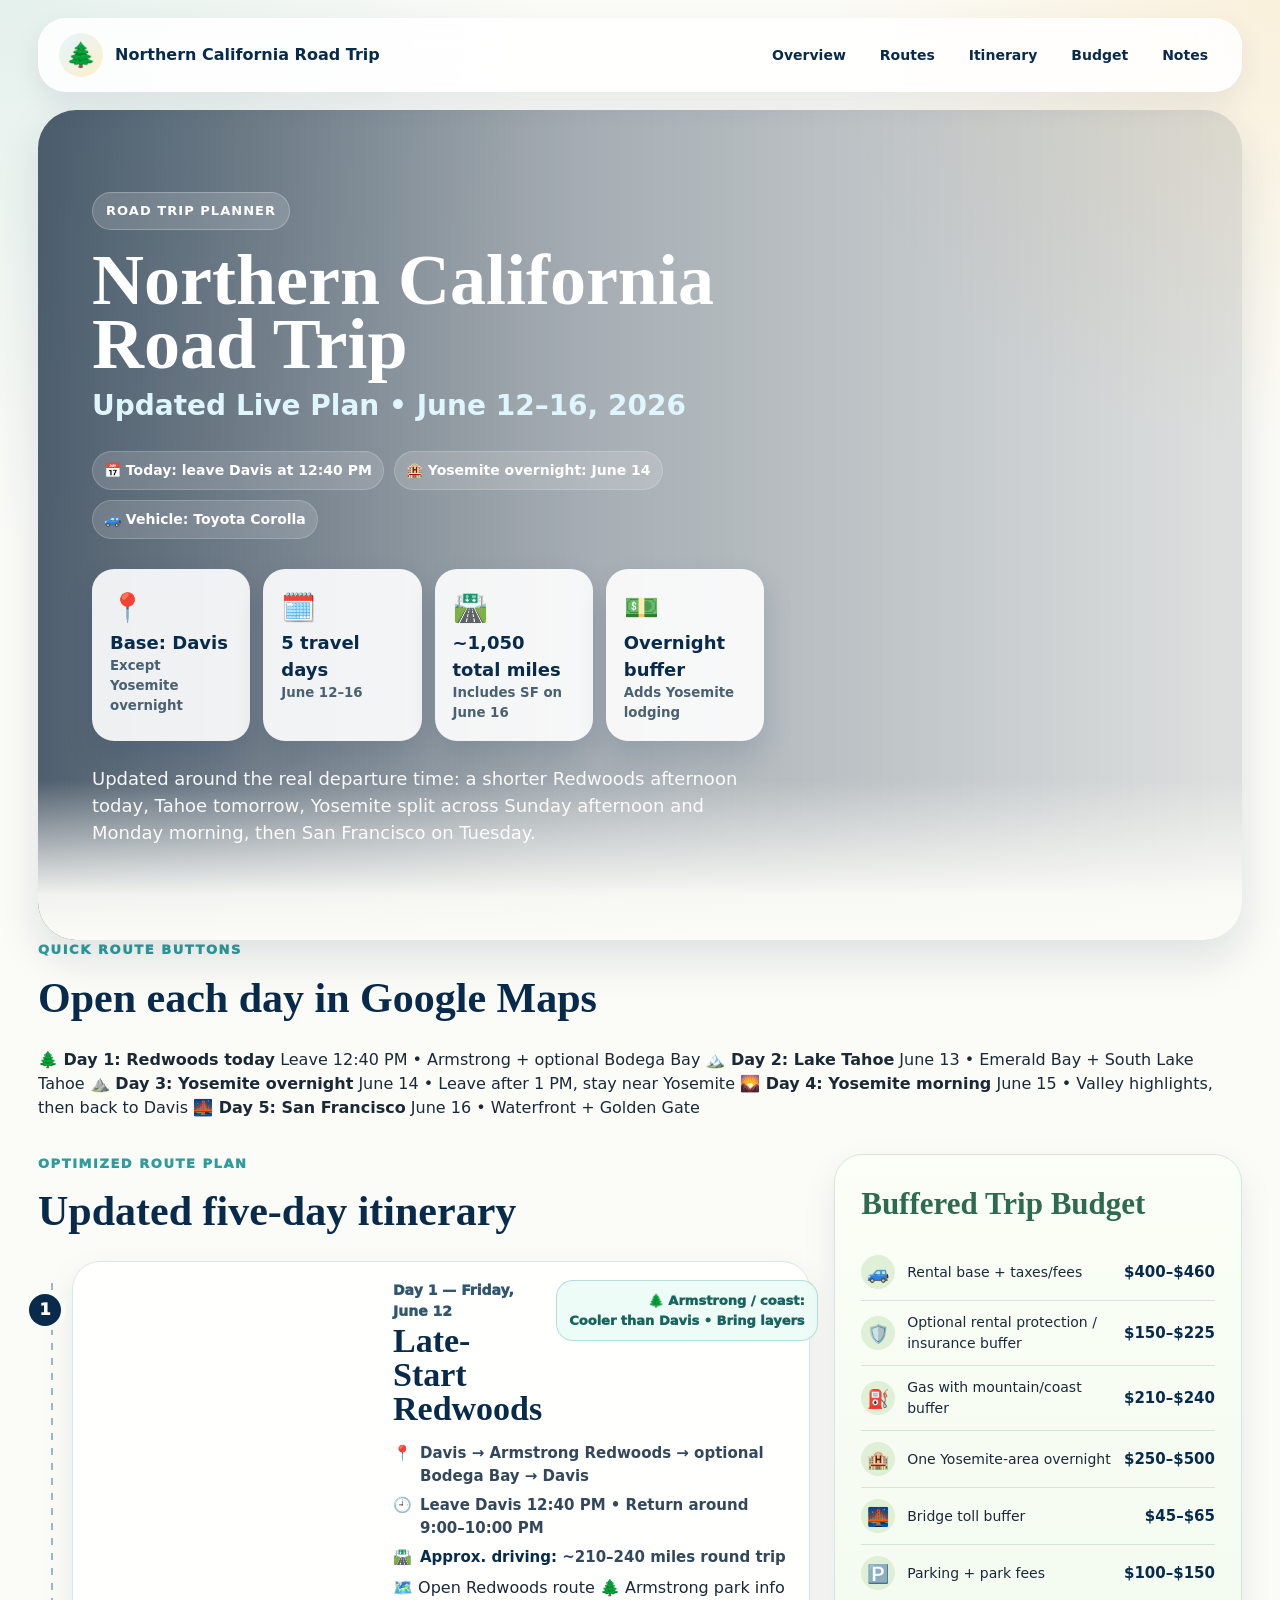
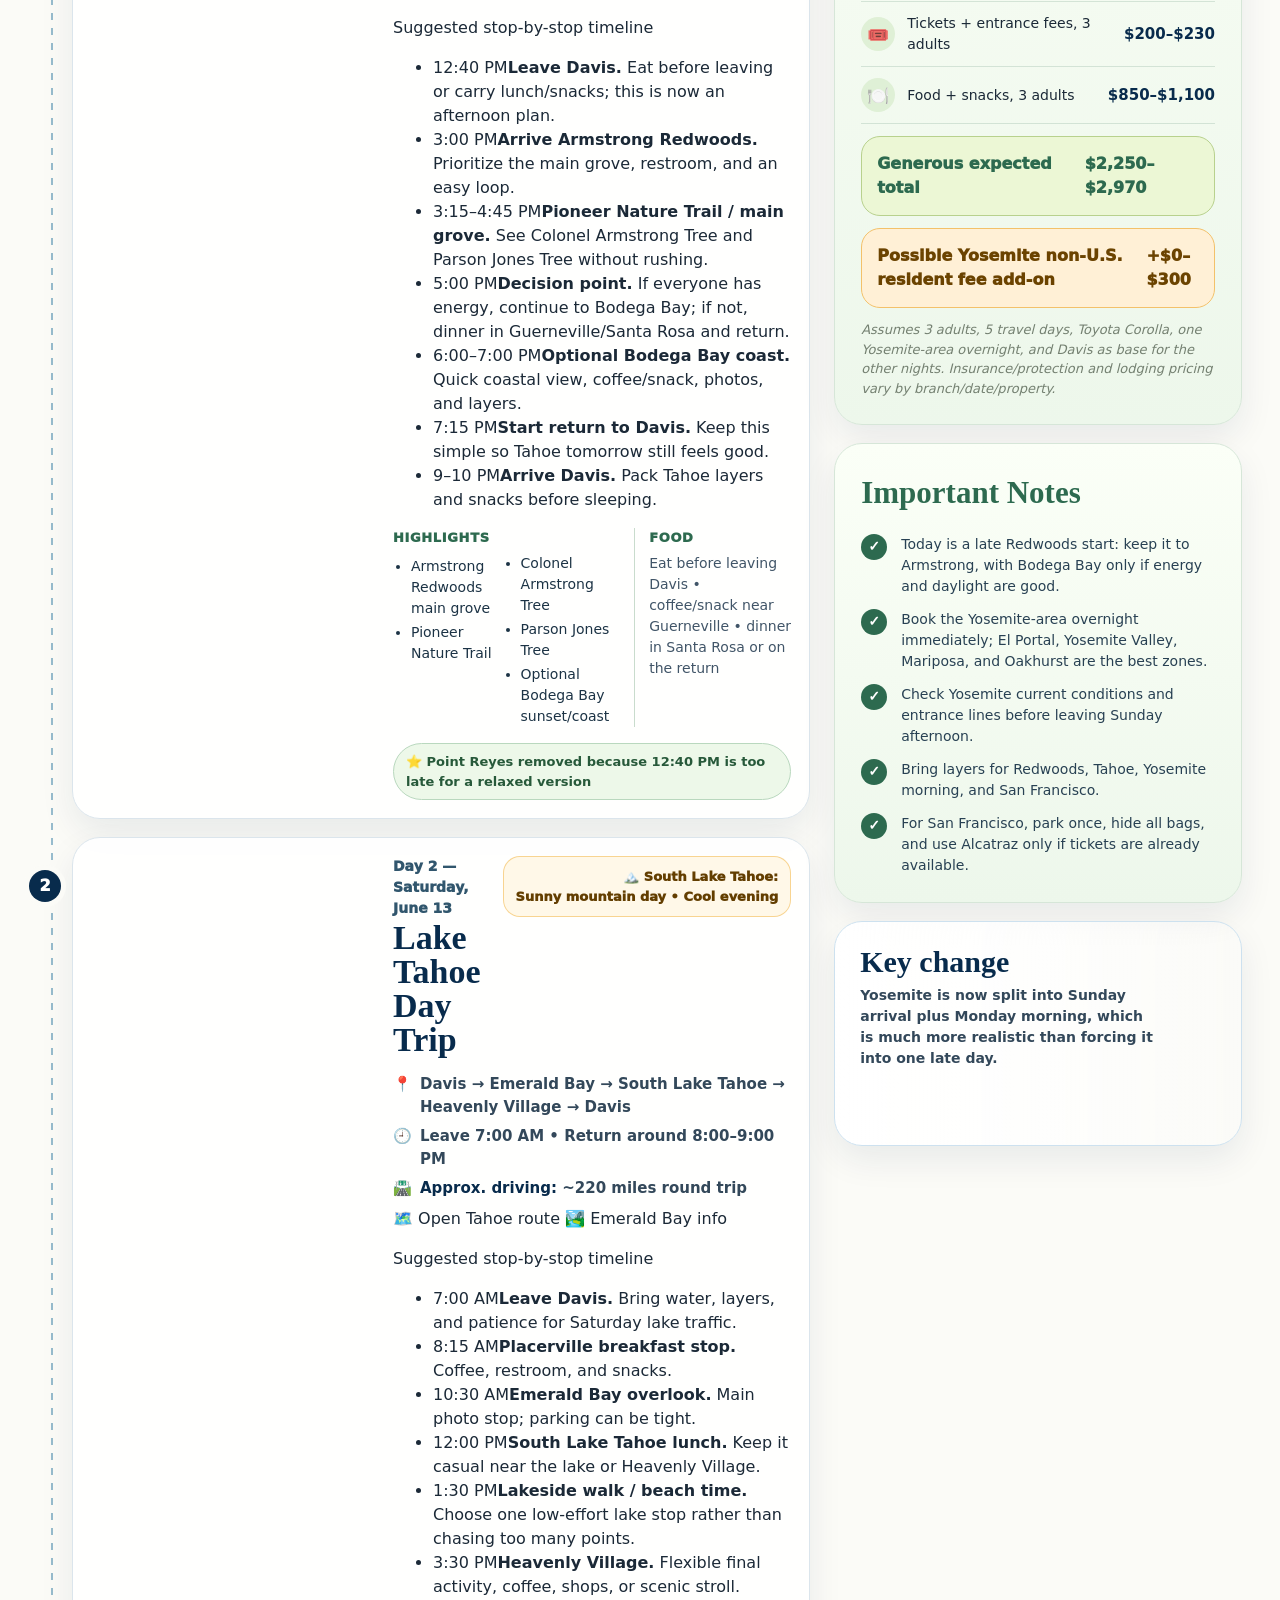
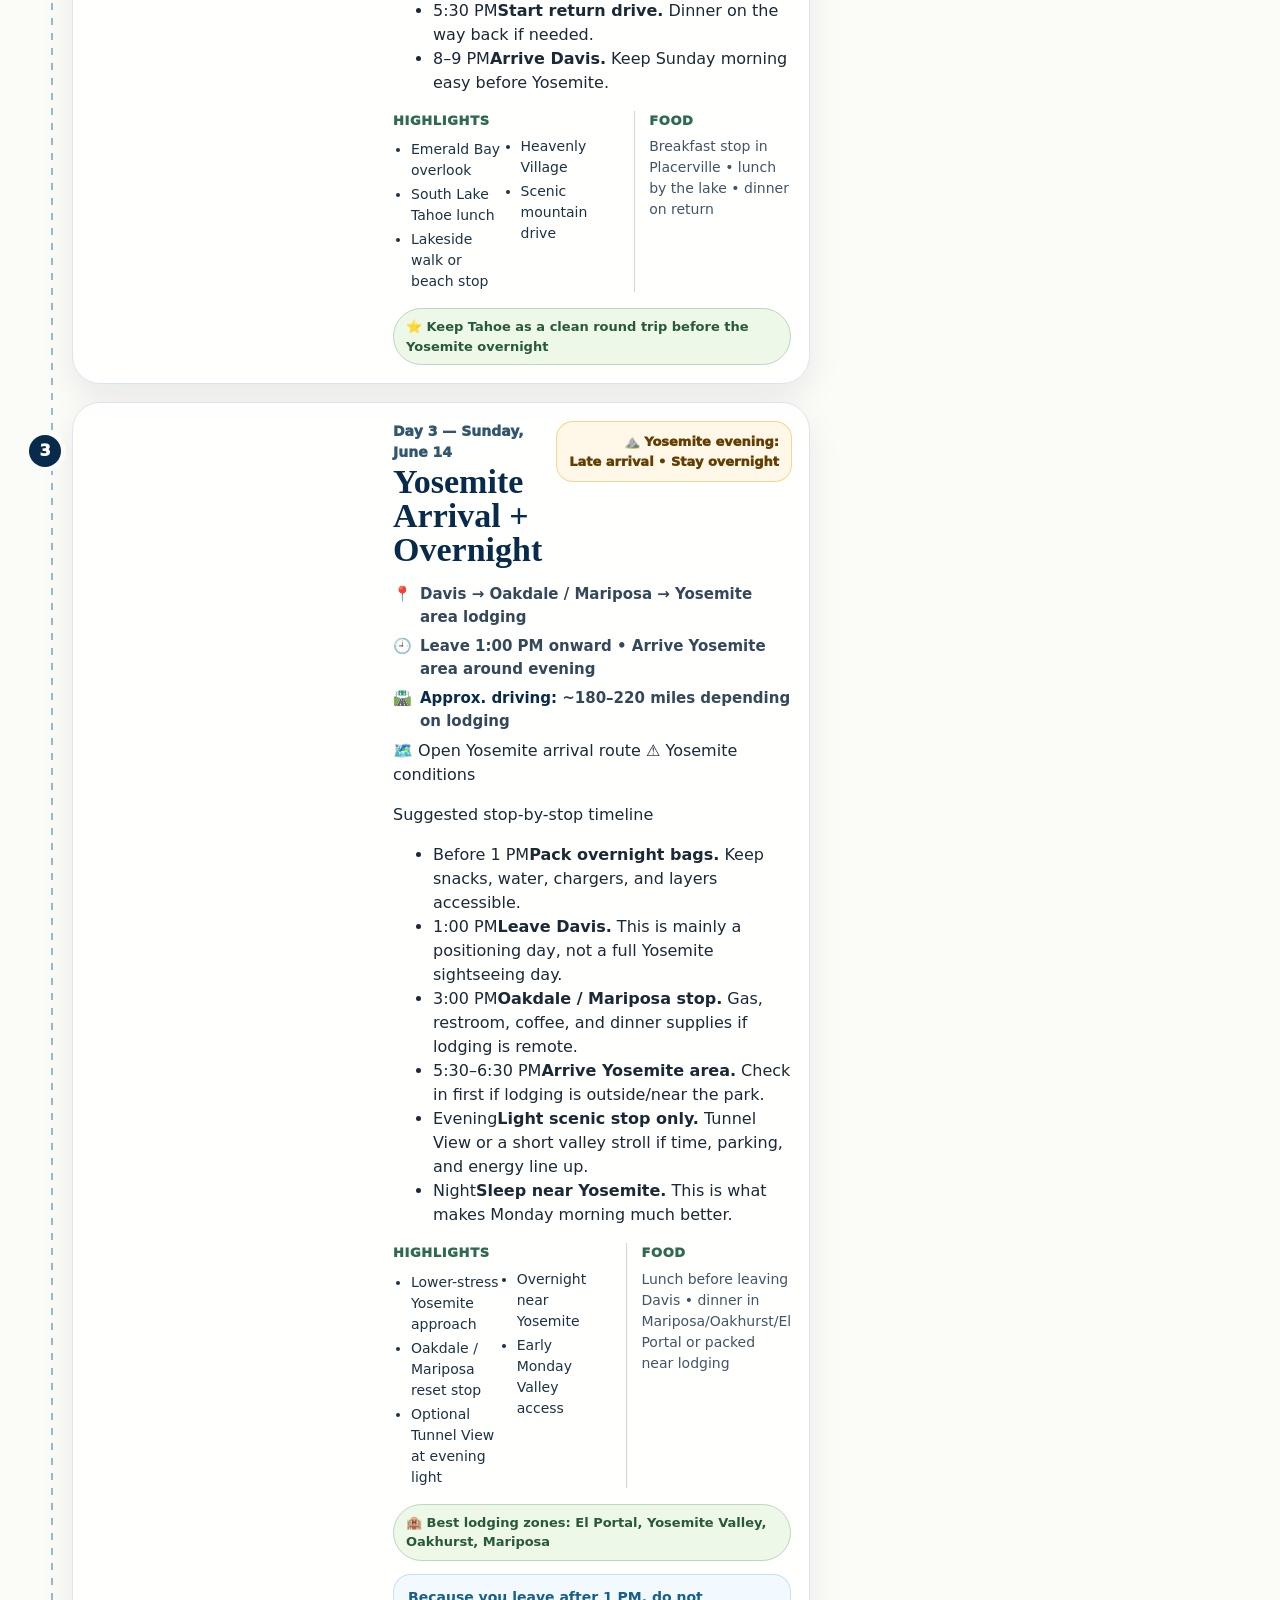
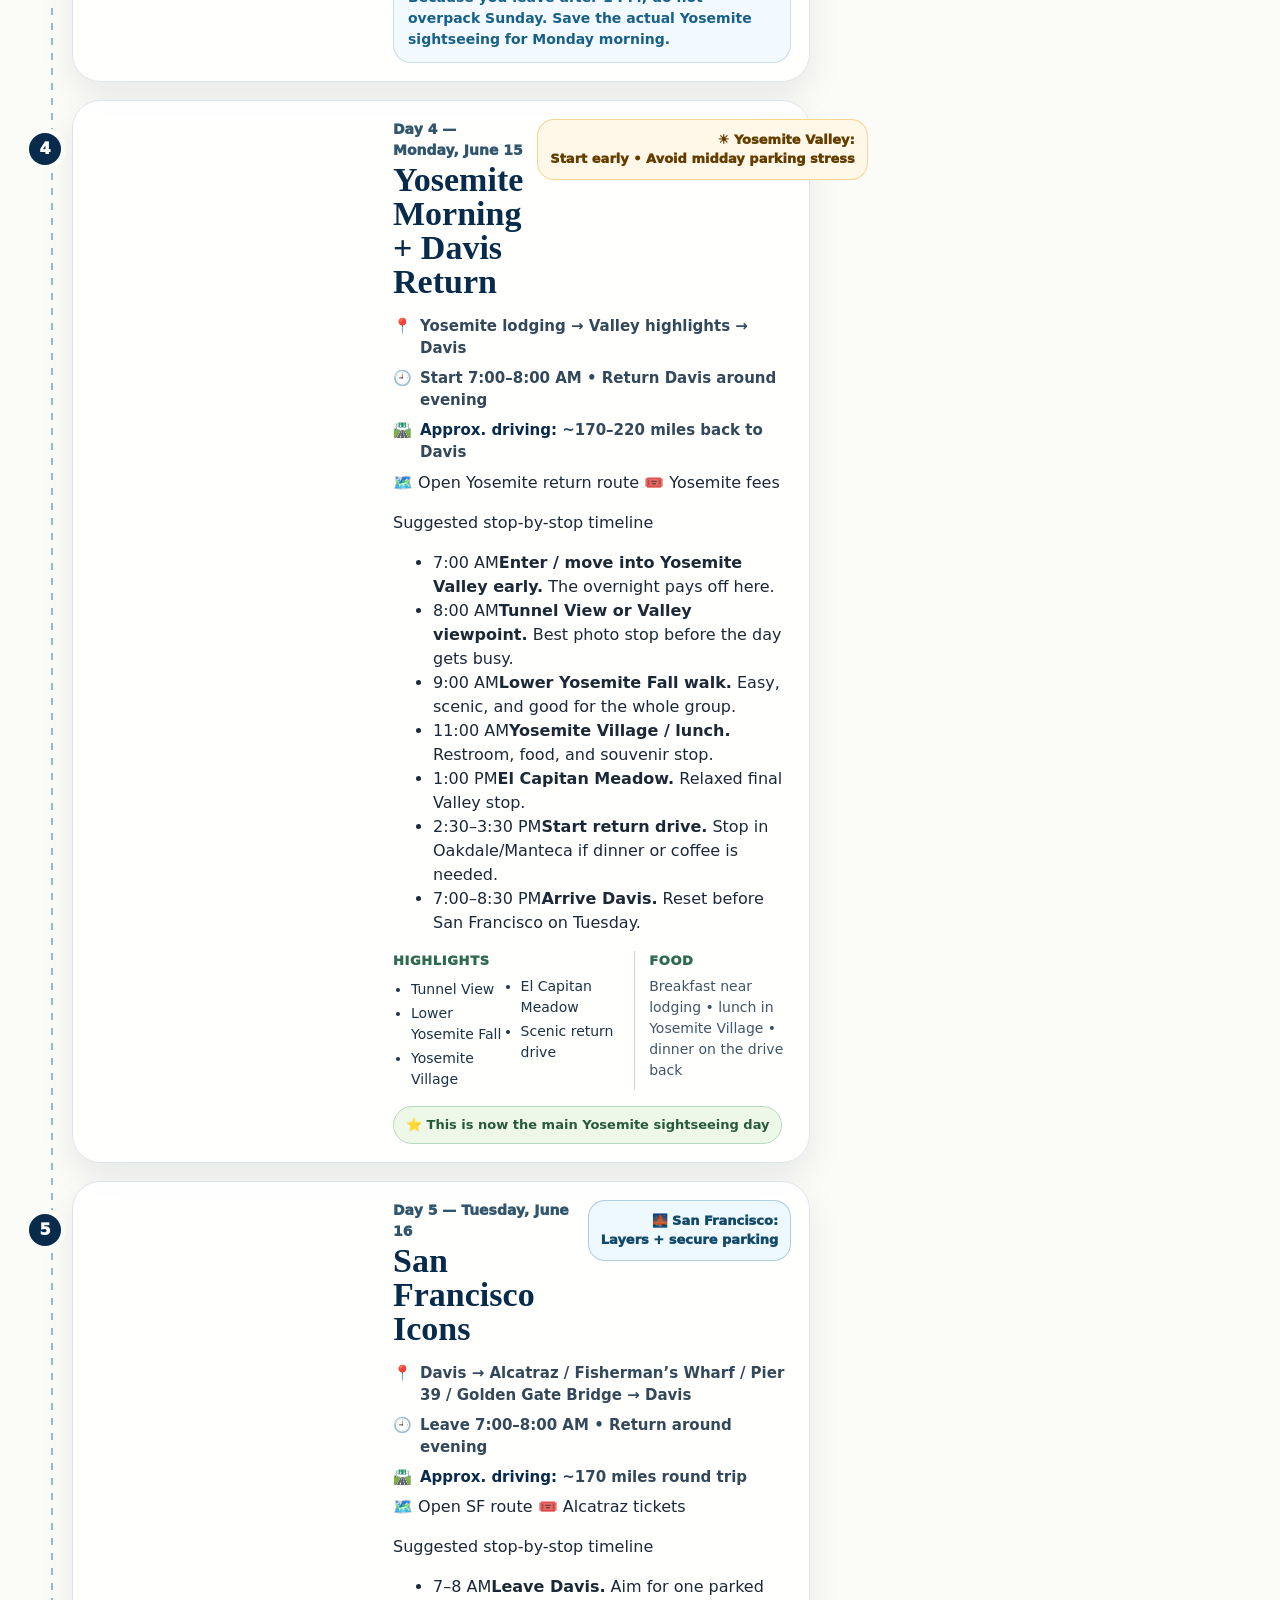
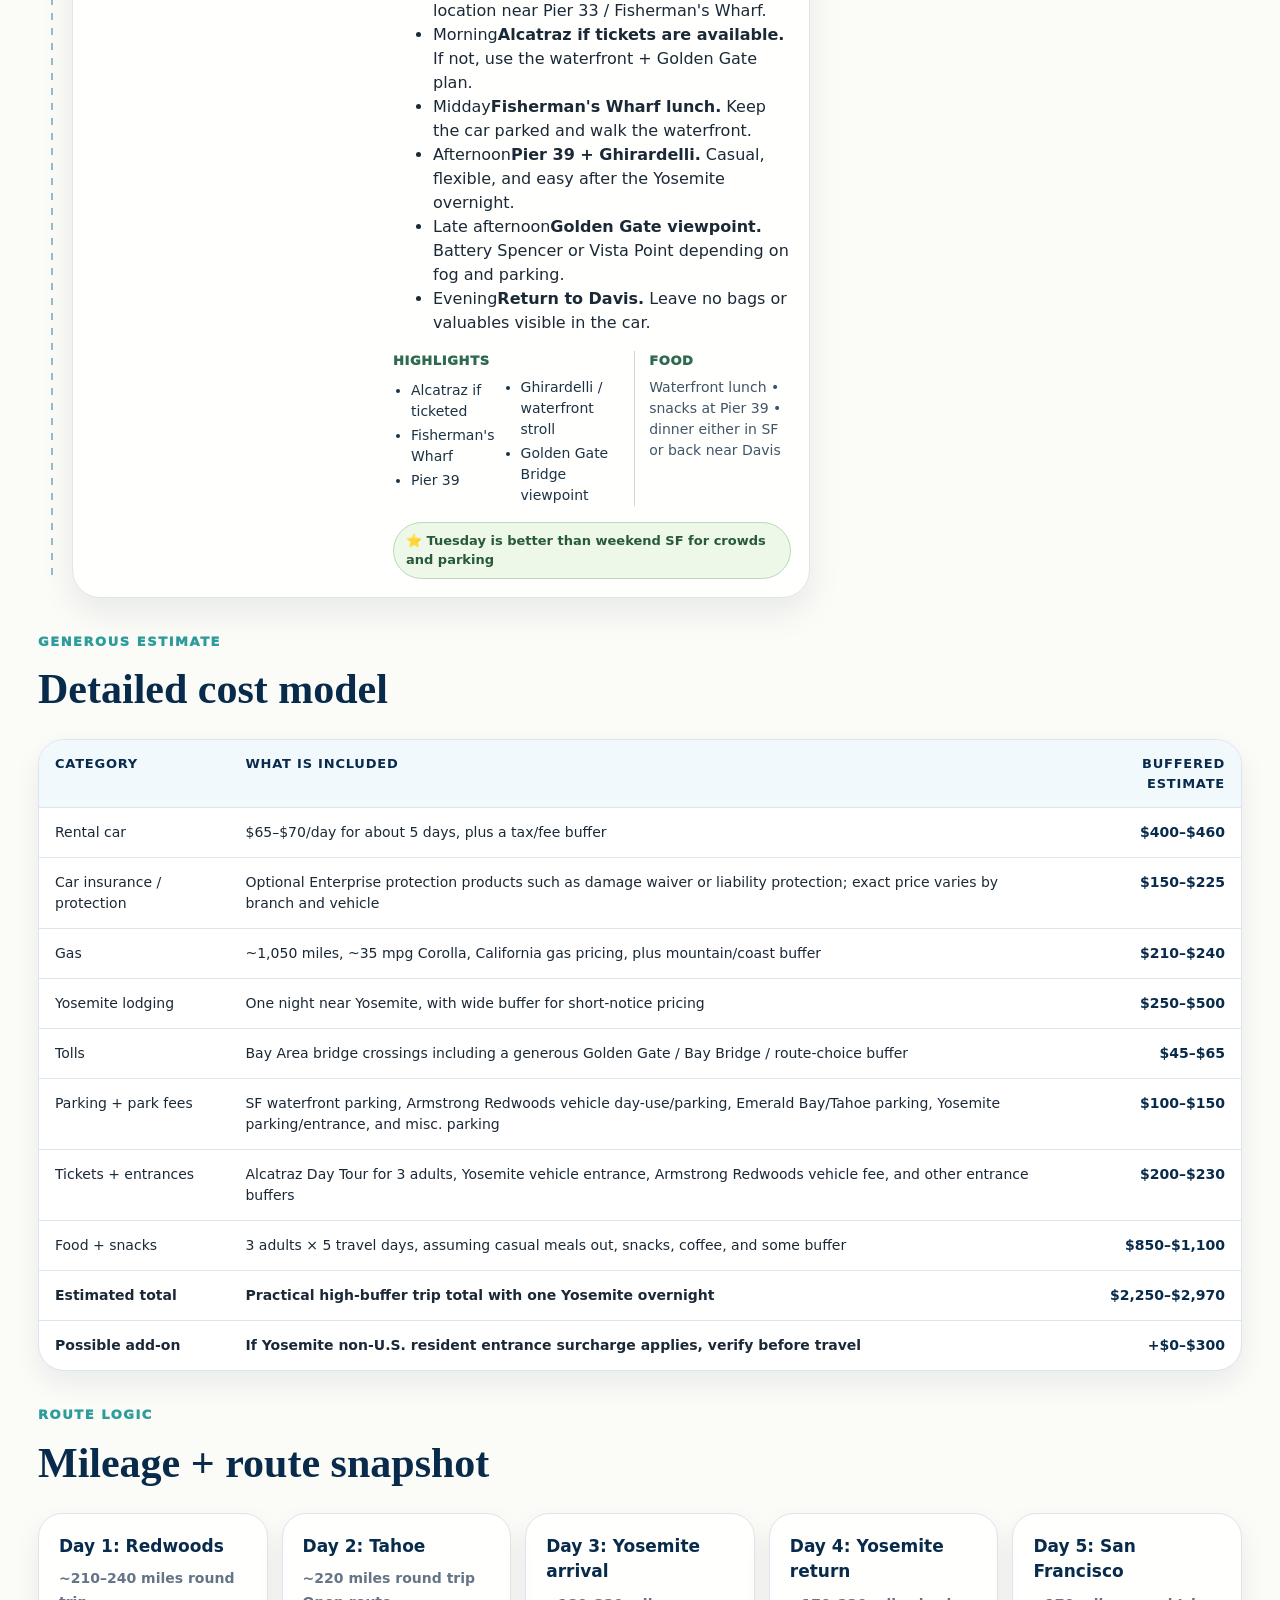
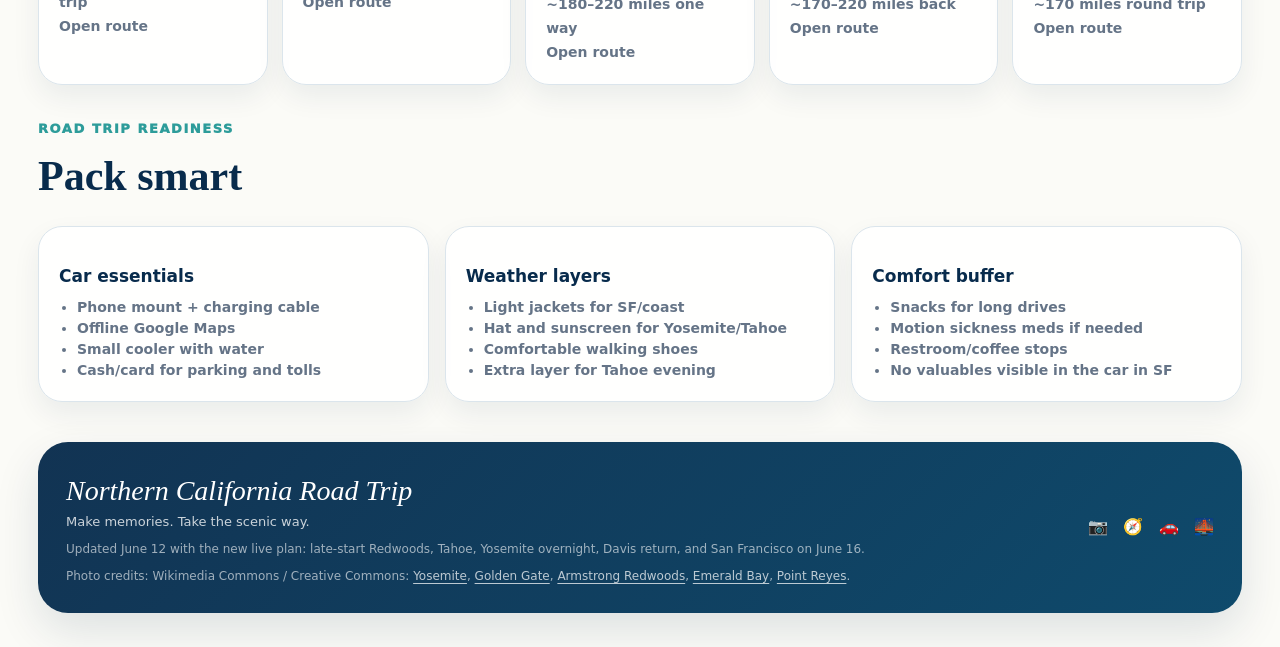
==== commit 7f1bb110: "Update road trip itinerary for June 12 change" ====
--- a/cal-trip/index.html
+++ b/cal-trip/index.html
@@ -188,7 +188,7 @@
     .swap p { margin:0; color:#33485a; font-size:14px; font-weight:750; }
 
     .budget-detail,.packing { margin-top:34px; }
-    .grid4 { display:grid; grid-template-columns:repeat(4,1fr); gap:14px; }
+    .grid4 { display:grid; grid-template-columns:repeat(auto-fit,minmax(180px,1fr)); gap:14px; }
     .grid3 { display:grid; grid-template-columns:repeat(3,1fr); gap:16px; }
     .mini,.pack {
       padding:20px; border-radius:24px; border:1px solid var(--line); background:rgba(255,255,255,.9);
@@ -262,19 +262,19 @@
       <div class="hero-content">
         <span class="eyebrow">Road trip planner</span>
         <h1>Northern California<br>Road Trip</h1>
-        <p class="subtitle">Davis Base Camp • June 12–15, 2026</p>
+        <p class="subtitle">Updated Live Plan • June 12–16, 2026</p>
         <div class="micro">
-          <span>📅 June 10–11: Davis + commencement</span>
-          <span>🚗 Car pickup: evening of June 11</span>
+          <span>📅 Today: leave Davis at 12:40 PM</span>
+          <span>🏨 Yosemite overnight: June 14</span>
           <span>🚙 Vehicle: Toyota Corolla</span>
         </div>
         <div class="summary">
-          <div class="summary-card"><span class="icon">📍</span><strong>Base: Davis</strong><small>Return point each night</small></div>
-          <div class="summary-card"><span class="icon">🗓️</span><strong>4 travel days</strong><small>June 12–15</small></div>
-          <div class="summary-card"><span class="icon">🛣️</span><strong>~970 total miles</strong><small>Across all 4 days</small></div>
-          <div class="summary-card"><span class="icon">💵</span><strong>Buffered budget</strong><small>Includes insurance + food</small></div>
+          <div class="summary-card"><span class="icon">📍</span><strong>Base: Davis</strong><small>Except Yosemite overnight</small></div>
+          <div class="summary-card"><span class="icon">🗓️</span><strong>5 travel days</strong><small>June 12–16</small></div>
+          <div class="summary-card"><span class="icon">🛣️</span><strong>~1,050 total miles</strong><small>Includes SF on June 16</small></div>
+          <div class="summary-card"><span class="icon">💵</span><strong>Overnight buffer</strong><small>Adds Yosemite lodging</small></div>
         </div>
-        <p class="hero-note">Planned to balance cooler coastal days, mild San Francisco weather, and long mountain drives with generous buffer time, food stops, parking, tickets, tolls, and rental-car costs.</p>
+        <p class="hero-note">Updated around the real departure time: a shorter Redwoods afternoon today, Tahoe tomorrow, Yosemite split across Sunday afternoon and Monday morning, then San Francisco on Tuesday.</p>
       </div>
     </header>
 
@@ -283,21 +283,25 @@
       <p class="kicker">Quick route buttons</p>
       <h2 class="section-title">Open each day in Google Maps</h2>
       <div class="route-button-grid">
-        <a class="big-route-btn" href="https://www.google.com/maps/dir/Davis,+CA/Tunnel+View,+Yosemite+National+Park/Bridalveil+Fall,+Yosemite+National+Park/Yosemite+Village,+CA/Lower+Yosemite+Fall,+Yosemite+National+Park/El+Capitan+Meadow,+Yosemite+National+Park/Davis,+CA" target="_blank" rel="noopener">
-          <strong>🗺️ Day 1: Yosemite</strong>
-          <span>~340 miles • Davis round trip</span>
+        <a class="big-route-btn" href="https://www.google.com/maps/dir/Davis,+CA/Armstrong+Redwoods+State+Natural+Reserve,+17000+Armstrong+Woods+Rd,+Guerneville,+CA/Bodega+Bay,+CA/Davis,+CA" target="_blank" rel="noopener">
+          <strong>🌲 Day 1: Redwoods today</strong>
+          <span>Leave 12:40 PM • Armstrong + optional Bodega Bay</span>
+        </a>
+        <a class="big-route-btn" href="https://www.google.com/maps/dir/Davis,+CA/Emerald+Bay+State+Park,+California/South+Lake+Tahoe,+CA/Heavenly+Village,+South+Lake+Tahoe,+CA/Davis,+CA" target="_blank" rel="noopener">
+          <strong>🏔️ Day 2: Lake Tahoe</strong>
+          <span>June 13 • Emerald Bay + South Lake Tahoe</span>
+        </a>
+        <a class="big-route-btn" href="https://www.google.com/maps/dir/Davis,+CA/Oakdale,+CA/Mariposa,+CA/Yosemite+Valley,+CA" target="_blank" rel="noopener">
+          <strong>⛰️ Day 3: Yosemite overnight</strong>
+          <span>June 14 • Leave after 1 PM, stay near Yosemite</span>
+        </a>
+        <a class="big-route-btn" href="https://www.google.com/maps/dir/Yosemite+Valley,+CA/Tunnel+View,+Yosemite+National+Park/Bridalveil+Fall,+Yosemite+National+Park/Lower+Yosemite+Fall,+Yosemite+National+Park/El+Capitan+Meadow,+Yosemite+National+Park/Davis,+CA" target="_blank" rel="noopener">
+          <strong>🌄 Day 4: Yosemite morning</strong>
+          <span>June 15 • Valley highlights, then back to Davis</span>
         </a>
         <a class="big-route-btn" href="https://www.google.com/maps/dir/Davis,+CA/Pier+33+Alcatraz+Landing,+San+Francisco,+CA/Fisherman's+Wharf,+San+Francisco,+CA/Pier+39,+San+Francisco,+CA/Golden+Gate+Bridge+Vista+Point,+San+Francisco,+CA/Davis,+CA" target="_blank" rel="noopener">
-          <strong>🌉 Day 2: San Francisco</strong>
-          <span>~170 miles • Alcatraz + Pier 39 + Golden Gate</span>
-        </a>
-        <a class="big-route-btn" href="https://www.google.com/maps/dir/Davis,+CA/Armstrong+Redwoods+State+Natural+Reserve,+17000+Armstrong+Woods+Rd,+Guerneville,+CA/Bodega+Bay,+CA/Point+Reyes+Station,+CA/Davis,+CA" target="_blank" rel="noopener">
-          <strong>🌲 Day 3: Redwoods + Coast</strong>
-          <span>~270 miles • Armstrong Redwoods + Bodega Bay + Point Reyes</span>
-        </a>
-        <a class="big-route-btn" href="https://www.google.com/maps/dir/Davis,+CA/Emerald+Bay+State+Park,+California/South+Lake+Tahoe,+CA/Heavenly+Village,+South+Lake+Tahoe,+CA/Davis,+CA" target="_blank" rel="noopener">
-          <strong>🏔️ Day 4: Lake Tahoe</strong>
-          <span>~220 miles • Emerald Bay + South Lake Tahoe</span>
+          <strong>🌉 Day 5: San Francisco</strong>
+          <span>June 16 • Waterfront + Golden Gate</span>
         </a>
       </div>
     </section>
@@ -306,153 +310,37 @@
     <main class="main">
       <section id="itinerary">
         <p class="kicker">Optimized route plan</p>
-        <h2 class="section-title">Four-day itinerary</h2>
+        <h2 class="section-title">Updated five-day itinerary</h2>
 
         <div class="timeline">
           <article class="day">
             <div class="num">1</div>
-            <div class="photo photo-yosemite" aria-label="Yosemite Valley photo"></div>
+            <div class="photo photo-coast" aria-label="Armstrong Redwoods photo"></div>
             <div>
               <div class="day-top">
                 <div>
                   <div class="date">Day 1 — Friday, June 12</div>
-                  <h2 class="day-title">Yosemite Day Trip</h2>
-                </div>
-                <div class="weather">☀️ Yosemite Valley:<br>83°F / 52°F • Sunny</div>
-              </div>
-              <div class="route">📍 <span>Davis → Yosemite Valley → Davis</span></div>
-              <div class="time">🕘 <span>Leave 5:30 AM • Return around 8:30–9:00 PM</span></div>
-              <div class="miles">🛣️ <span><strong>Approx. driving:</strong> ~340 miles round trip</span></div>
+                  <h2 class="day-title">Late-Start Redwoods</h2>
+                </div>
+                <div class="weather teal">🌲 Armstrong / coast:<br>Cooler than Davis • Bring layers</div>
+              </div>
+              <div class="route">📍 <span>Davis → Armstrong Redwoods → optional Bodega Bay → Davis</span></div>
+              <div class="time">🕘 <span>Leave Davis 12:40 PM • Return around 9:00–10:00 PM</span></div>
+              <div class="miles">🛣️ <span><strong>Approx. driving:</strong> ~210–240 miles round trip</span></div>
               <div class="action-row">
-                <a class="map-btn" href="https://www.google.com/maps/dir/Davis,+CA/Tunnel+View,+Yosemite+National+Park/Bridalveil+Fall,+Yosemite+National+Park/Yosemite+Village,+CA/Lower+Yosemite+Fall,+Yosemite+National+Park/El+Capitan+Meadow,+Yosemite+National+Park/Davis,+CA" target="_blank" rel="noopener">🗺️ Open Yosemite route</a>
-                <a class="map-btn secondary" href="https://www.nps.gov/yose/planyourvisit/fees.htm" target="_blank" rel="noopener">🎟️ Yosemite fees</a>
+                <a class="map-btn" href="https://www.google.com/maps/dir/Davis,+CA/Armstrong+Redwoods+State+Natural+Reserve,+17000+Armstrong+Woods+Rd,+Guerneville,+CA/Bodega+Bay,+CA/Davis,+CA" target="_blank" rel="noopener">🗺️ Open Redwoods route</a>
+                <a class="map-btn secondary" href="https://www.parks.ca.gov/?page_id=450" target="_blank" rel="noopener">🌲 Armstrong park info</a>
               </div>
               <div class="stop-timeline">
                 <p class="stop-timeline-title">Suggested stop-by-stop timeline</p>
                 <ul class="stop-list">
-                  <li><span class="stop-time">5:30 AM</span><span class="stop-text"><strong>Leave Davis.</strong> Keep breakfast, water, and snacks packed before departure.</span></li>
-                  <li><span class="stop-time">7:30 AM</span><span class="stop-text"><strong>Oakdale / Groveland quick stop.</strong> Coffee, restroom, top off gas if needed.</span></li>
-                  <li><span class="stop-time">10:00 AM</span><span class="stop-text"><strong>Enter Yosemite Valley area.</strong> Start with Tunnel View if parking is manageable.</span></li>
-                  <li><span class="stop-time">10:30 AM</span><span class="stop-text"><strong>Tunnel View + Bridalveil Fall.</strong> Short photo stops; do not overpack the first half.</span></li>
-                  <li><span class="stop-time">12:15 PM</span><span class="stop-text"><strong>Lunch in Yosemite Village.</strong> Use this as restroom + reset time.</span></li>
-                  <li><span class="stop-time">1:30 PM</span><span class="stop-text"><strong>Lower Yosemite Fall walk.</strong> Easy scenic walk if everyone has energy.</span></li>
-                  <li><span class="stop-time">3:30 PM</span><span class="stop-text"><strong>El Capitan Meadow.</strong> Relaxed final Valley stop before driving out.</span></li>
-                  <li><span class="stop-time">4:45 PM</span><span class="stop-text"><strong>Start return drive.</strong> Dinner on the way back, likely Oakdale / Manteca side.</span></li>
-                  <li><span class="stop-time">8:30–9 PM</span><span class="stop-text"><strong>Arrive Davis.</strong> Early sleep after the longest day.</span></li>
-                </ul>
-              </div>
-
-              <div class="details">
-                <div>
-                  <p class="label">Highlights</p>
-                  <ul class="highlights">
-                    <li>Tunnel View</li>
-                    <li>Bridalveil Fall</li>
-                    <li>Yosemite Village</li>
-                    <li>Lower Yosemite Fall</li>
-                    <li>El Capitan Meadow</li>
-                  </ul>
-                </div>
-                <div class="food">
-                  <p class="label">Food</p>
-                  Quick breakfast packed / Oakdale stop • lunch in Yosemite Village • dinner on return
-                </div>
-              </div>
-
-              <div class="pill-row">
-                <span class="pill">⭐ Best because Yosemite is coolest on Friday</span>
-              </div>
-              <div class="callout">⛰️ Optional upgrade: stay 1 night near El Portal or Oakhurst if you want a more relaxed pace.</div>
-            </div>
-          </article>
-
-          <article class="day">
-            <div class="num">2</div>
-            <div class="photo photo-sf" aria-label="Golden Gate Bridge photo"></div>
-            <div>
-              <div class="day-top">
-                <div>
-                  <div class="date">Day 2 — Saturday, June 13</div>
-                  <h2 class="day-title">San Francisco Icons</h2>
-                </div>
-                <div class="weather blue">🌤️ San Francisco:<br>71°F / 57°F • Sun + clouds</div>
-              </div>
-              <div class="route">📍 <span>Davis → Alcatraz / Fisherman’s Wharf / Pier 39 / Golden Gate Bridge → Davis</span></div>
-              <div class="time">🕘 <span>Leave 7:00 AM • Return around 9:00 PM</span></div>
-              <div class="miles">🛣️ <span><strong>Approx. driving:</strong> ~170 miles round trip</span></div>
-              <div class="action-row">
-                <a class="map-btn" href="https://www.google.com/maps/dir/Davis,+CA/Pier+33+Alcatraz+Landing,+San+Francisco,+CA/Fisherman's+Wharf,+San+Francisco,+CA/Pier+39,+San+Francisco,+CA/Golden+Gate+Bridge+Vista+Point,+San+Francisco,+CA/Davis,+CA" target="_blank" rel="noopener">🗺️ Open SF route</a>
-                <a class="map-btn secondary" href="https://www.cityexperiences.com/san-francisco/city-cruises/alcatraz/tour-options/" target="_blank" rel="noopener">🎟️ Alcatraz tickets</a>
-              </div>
-              <div class="stop-timeline">
-                <p class="stop-timeline-title">Suggested stop-by-stop timeline</p>
-                <ul class="stop-list">
-                  <li><span class="stop-time">7:00 AM</span><span class="stop-text"><strong>Leave Davis.</strong> Aim to beat Bay Area traffic and parking stress.</span></li>
-                  <li><span class="stop-time">8:45 AM</span><span class="stop-text"><strong>Arrive near Pier 33.</strong> Park once; do not move the car around the wharf area.</span></li>
-                  <li><span class="stop-time">9:30 AM</span><span class="stop-text"><strong>Alcatraz ferry / tour.</strong> Morning tour is best before the waterfront gets crowded.</span></li>
-                  <li><span class="stop-time">12:15 PM</span><span class="stop-text"><strong>Fisherman’s Wharf lunch.</strong> Casual lunch and restroom break.</span></li>
-                  <li><span class="stop-time">1:30 PM</span><span class="stop-text"><strong>Pier 39.</strong> Sea lions, shops, quick photos.</span></li>
-                  <li><span class="stop-time">3:00 PM</span><span class="stop-text"><strong>Ghirardelli / waterfront stroll.</strong> Keep this flexible depending on energy.</span></li>
-                  <li><span class="stop-time">4:30 PM</span><span class="stop-text"><strong>Golden Gate Bridge viewpoint.</strong> Use Battery Spencer or Vista Point depending on fog/parking.</span></li>
-                  <li><span class="stop-time">6:00 PM</span><span class="stop-text"><strong>Start return drive.</strong> Dinner either before leaving SF or back near Davis.</span></li>
-                  <li><span class="stop-time">8:30–9 PM</span><span class="stop-text"><strong>Arrive Davis.</strong> Keep valuables hidden in SF throughout the day.</span></li>
-                </ul>
-              </div>
-
-              <div class="details">
-                <div>
-                  <p class="label">Highlights</p>
-                  <ul class="highlights">
-                    <li>Morning Alcatraz tour</li>
-                    <li>Pier 39 sea lions</li>
-                    <li>Fisherman’s Wharf lunch</li>
-                    <li>Ghirardelli / waterfront stroll</li>
-                    <li>Golden Gate Bridge viewpoint</li>
-                  </ul>
-                </div>
-                <div class="food">
-                  <p class="label">Food</p>
-                  Brunch or early lunch at Fisherman’s Wharf • snacks at Pier 39 • dinner back in Davis
-                </div>
-              </div>
-
-              <div class="pill-row">
-                <span class="pill">⭐ Mild city weather = perfect SF day</span>
-              </div>
-            </div>
-          </article>
-
-          <article class="day">
-            <div class="num">3</div>
-            <div class="photo photo-coast" aria-label="Point Reyes coast photo"></div>
-            <div>
-              <div class="day-top">
-                <div>
-                  <div class="date">Day 3 — Sunday, June 14</div>
-                  <h2 class="day-title">North Bay Redwoods + Coast</h2>
-                </div>
-                <div class="weather teal">🌤️ Armstrong / Bodega Bay:<br>Redwoods + cool coast</div>
-              </div>
-              <div class="route">📍 <span>Davis → Armstrong Redwoods → Bodega Bay → Point Reyes → Davis</span></div>
-              <div class="time">🕘 <span>Leave 7:00–7:30 AM • Return around 8:30 PM</span></div>
-              <div class="miles">🛣️ <span><strong>Approx. driving:</strong> ~270 miles round trip</span></div>
-              <div class="action-row">
-                <a class="map-btn" href="https://www.google.com/maps/dir/Davis,+CA/Armstrong+Redwoods+State+Natural+Reserve,+17000+Armstrong+Woods+Rd,+Guerneville,+CA/Bodega+Bay,+CA/Point+Reyes+Station,+CA/Davis,+CA" target="_blank" rel="noopener">🗺️ Open Armstrong + Coast route</a>
-                <a class="map-btn secondary" href="https://www.parks.ca.gov/?page_id=450" target="_blank" rel="noopener">🌲 Armstrong park info</a>
-              </div>
-              <div class="stop-timeline">
-                <p class="stop-timeline-title">Suggested stop-by-stop timeline</p>
-                <ul class="stop-list">
-                  <li><span class="stop-time">7:00 AM</span><span class="stop-text"><strong>Leave Davis.</strong> Bring layers; the redwood grove and coast will feel much cooler than Davis.</span></li>
-                  <li><span class="stop-time">9:15–9:30 AM</span><span class="stop-text"><strong>Arrive at Armstrong Redwoods.</strong> Park, restroom, and begin the main grove walk.</span></li>
-                  <li><span class="stop-time">9:30–11:15 AM</span><span class="stop-text"><strong>Pioneer Nature Trail / main grove.</strong> Easy redwood walk; look for Colonel Armstrong Tree and Parson Jones Tree.</span></li>
-                  <li><span class="stop-time">11:15 AM</span><span class="stop-text"><strong>Drive toward Bodega Bay.</strong> Scenic Russian River / Sonoma County drive with buffer.</span></li>
-                  <li><span class="stop-time">12:30–1:30 PM</span><span class="stop-text"><strong>Lunch near Bodega Bay or Guerneville.</strong> Keep this flexible based on hunger and parking.</span></li>
-                  <li><span class="stop-time">1:45–3:00 PM</span><span class="stop-text"><strong>Bodega Bay coast.</strong> Coastal views, short walk, coffee/snack, optional seafood/chowder.</span></li>
-                  <li><span class="stop-time">3:00–4:15 PM</span><span class="stop-text"><strong>Drive toward Point Reyes Station.</strong> Treat Point Reyes as the flexible add-on if the day runs long.</span></li>
-                  <li><span class="stop-time">4:15–5:30 PM</span><span class="stop-text"><strong>Point Reyes Station / one scenic stop.</strong> Easy final stop before heading back.</span></li>
-                  <li><span class="stop-time">6:00 PM</span><span class="stop-text"><strong>Start return to Davis.</strong> Dinner/snack stop on the way if needed.</span></li>
-                  <li><span class="stop-time">8:30–9:30 PM</span><span class="stop-text"><strong>Arrive Davis.</strong> Longer than the Muir Woods version, but more impressive redwoods.</span></li>
+                  <li><span class="stop-time">12:40 PM</span><span class="stop-text"><strong>Leave Davis.</strong> Eat before leaving or carry lunch/snacks; this is now an afternoon plan.</span></li>
+                  <li><span class="stop-time">3:00 PM</span><span class="stop-text"><strong>Arrive Armstrong Redwoods.</strong> Prioritize the main grove, restroom, and an easy loop.</span></li>
+                  <li><span class="stop-time">3:15–4:45 PM</span><span class="stop-text"><strong>Pioneer Nature Trail / main grove.</strong> See Colonel Armstrong Tree and Parson Jones Tree without rushing.</span></li>
+                  <li><span class="stop-time">5:00 PM</span><span class="stop-text"><strong>Decision point.</strong> If everyone has energy, continue to Bodega Bay; if not, dinner in Guerneville/Santa Rosa and return.</span></li>
+                  <li><span class="stop-time">6:00–7:00 PM</span><span class="stop-text"><strong>Optional Bodega Bay coast.</strong> Quick coastal view, coffee/snack, photos, and layers.</span></li>
+                  <li><span class="stop-time">7:15 PM</span><span class="stop-text"><strong>Start return to Davis.</strong> Keep this simple so Tahoe tomorrow still feels good.</span></li>
+                  <li><span class="stop-time">9–10 PM</span><span class="stop-text"><strong>Arrive Davis.</strong> Pack Tahoe layers and snacks before sleeping.</span></li>
                 </ul>
               </div>
 
@@ -463,35 +351,35 @@
                     <li>Armstrong Redwoods main grove</li>
                     <li>Pioneer Nature Trail</li>
                     <li>Colonel Armstrong Tree</li>
-                    <li>Bodega Bay coastal views</li>
-                    <li>Point Reyes Station</li>
+                    <li>Parson Jones Tree</li>
+                    <li>Optional Bodega Bay sunset/coast</li>
                   </ul>
                 </div>
                 <div class="food">
                   <p class="label">Food</p>
-                  Coffee stop in Santa Rosa/Guerneville • lunch near Bodega Bay • Point Reyes/Sebastopol snack or dinner on return
+                  Eat before leaving Davis • coffee/snack near Guerneville • dinner in Santa Rosa or on the return
                 </div>
               </div>
 
               <div class="pill-row">
-                <span class="pill">🌲 Biggest redwood experience on the trip</span>
+                <span class="pill">⭐ Point Reyes removed because 12:40 PM is too late for a relaxed version</span>
               </div>
             </div>
           </article>
 
           <article class="day">
-            <div class="num">4</div>
+            <div class="num">2</div>
             <div class="photo photo-tahoe" aria-label="Emerald Bay Lake Tahoe photo"></div>
             <div>
               <div class="day-top">
                 <div>
-                  <div class="date">Day 4 — Monday, June 15</div>
-                  <h2 class="day-title">Lake Tahoe Escape</h2>
-                </div>
-                <div class="weather">☀️ South Lake Tahoe:<br>82°F / 43°F • Mostly sunny</div>
-              </div>
-              <div class="route">📍 <span>Davis → Emerald Bay → South Lake Tahoe → Davis</span></div>
-              <div class="time">🕘 <span>Leave 7:00 AM • Return around 8:00 PM</span></div>
+                  <div class="date">Day 2 — Saturday, June 13</div>
+                  <h2 class="day-title">Lake Tahoe Day Trip</h2>
+                </div>
+                <div class="weather">🏔️ South Lake Tahoe:<br>Sunny mountain day • Cool evening</div>
+              </div>
+              <div class="route">📍 <span>Davis → Emerald Bay → South Lake Tahoe → Heavenly Village → Davis</span></div>
+              <div class="time">🕘 <span>Leave 7:00 AM • Return around 8:00–9:00 PM</span></div>
               <div class="miles">🛣️ <span><strong>Approx. driving:</strong> ~220 miles round trip</span></div>
               <div class="action-row">
                 <a class="map-btn" href="https://www.google.com/maps/dir/Davis,+CA/Emerald+Bay+State+Park,+California/South+Lake+Tahoe,+CA/Heavenly+Village,+South+Lake+Tahoe,+CA/Davis,+CA" target="_blank" rel="noopener">🗺️ Open Tahoe route</a>
@@ -500,14 +388,14 @@
               <div class="stop-timeline">
                 <p class="stop-timeline-title">Suggested stop-by-stop timeline</p>
                 <ul class="stop-list">
-                  <li><span class="stop-time">7:00 AM</span><span class="stop-text"><strong>Leave Davis.</strong> Check road/traffic before committing to the mountain drive.</span></li>
-                  <li><span class="stop-time">8:15 AM</span><span class="stop-text"><strong>Placerville breakfast stop.</strong> Coffee, restroom, snacks for the lake.</span></li>
-                  <li><span class="stop-time">10:30 AM</span><span class="stop-text"><strong>Emerald Bay overlook.</strong> Main photo stop; parking may be tight even on weekdays.</span></li>
+                  <li><span class="stop-time">7:00 AM</span><span class="stop-text"><strong>Leave Davis.</strong> Bring water, layers, and patience for Saturday lake traffic.</span></li>
+                  <li><span class="stop-time">8:15 AM</span><span class="stop-text"><strong>Placerville breakfast stop.</strong> Coffee, restroom, and snacks.</span></li>
+                  <li><span class="stop-time">10:30 AM</span><span class="stop-text"><strong>Emerald Bay overlook.</strong> Main photo stop; parking can be tight.</span></li>
                   <li><span class="stop-time">12:00 PM</span><span class="stop-text"><strong>South Lake Tahoe lunch.</strong> Keep it casual near the lake or Heavenly Village.</span></li>
-                  <li><span class="stop-time">1:30 PM</span><span class="stop-text"><strong>Lakeside walk / beach time.</strong> Choose a low-effort lake stop instead of overdriving.</span></li>
-                  <li><span class="stop-time">3:30 PM</span><span class="stop-text"><strong>Heavenly Village or scenic drive.</strong> Flexible final activity based on energy.</span></li>
-                  <li><span class="stop-time">5:00 PM</span><span class="stop-text"><strong>Start return drive.</strong> Dinner on the way back if needed.</span></li>
-                  <li><span class="stop-time">8:00 PM</span><span class="stop-text"><strong>Arrive Davis.</strong> Return car prep / fuel plan if needed.</span></li>
+                  <li><span class="stop-time">1:30 PM</span><span class="stop-text"><strong>Lakeside walk / beach time.</strong> Choose one low-effort lake stop rather than chasing too many points.</span></li>
+                  <li><span class="stop-time">3:30 PM</span><span class="stop-text"><strong>Heavenly Village.</strong> Flexible final activity, coffee, shops, or scenic stroll.</span></li>
+                  <li><span class="stop-time">5:30 PM</span><span class="stop-text"><strong>Start return drive.</strong> Dinner on the way back if needed.</span></li>
+                  <li><span class="stop-time">8–9 PM</span><span class="stop-text"><strong>Arrive Davis.</strong> Keep Sunday morning easy before Yosemite.</span></li>
                 </ul>
               </div>
 
@@ -516,19 +404,181 @@
                   <p class="label">Highlights</p>
                   <ul class="highlights">
                     <li>Emerald Bay overlook</li>
-                    <li>Lakeside walk</li>
-                    <li>Heavenly Village or beach time</li>
+                    <li>South Lake Tahoe lunch</li>
+                    <li>Lakeside walk or beach stop</li>
+                    <li>Heavenly Village</li>
+                    <li>Scenic mountain drive</li>
+                  </ul>
+                </div>
+                <div class="food">
+                  <p class="label">Food</p>
+                  Breakfast stop in Placerville • lunch by the lake • dinner on return
+                </div>
+              </div>
+
+              <div class="pill-row">
+                <span class="pill">⭐ Keep Tahoe as a clean round trip before the Yosemite overnight</span>
+              </div>
+            </div>
+          </article>
+
+          <article class="day">
+            <div class="num">3</div>
+            <div class="photo photo-yosemite" aria-label="Yosemite Valley photo"></div>
+            <div>
+              <div class="day-top">
+                <div>
+                  <div class="date">Day 3 — Sunday, June 14</div>
+                  <h2 class="day-title">Yosemite Arrival + Overnight</h2>
+                </div>
+                <div class="weather">⛰️ Yosemite evening:<br>Late arrival • Stay overnight</div>
+              </div>
+              <div class="route">📍 <span>Davis → Oakdale / Mariposa → Yosemite area lodging</span></div>
+              <div class="time">🕘 <span>Leave 1:00 PM onward • Arrive Yosemite area around evening</span></div>
+              <div class="miles">🛣️ <span><strong>Approx. driving:</strong> ~180–220 miles depending on lodging</span></div>
+              <div class="action-row">
+                <a class="map-btn" href="https://www.google.com/maps/dir/Davis,+CA/Oakdale,+CA/Mariposa,+CA/Yosemite+Valley,+CA" target="_blank" rel="noopener">🗺️ Open Yosemite arrival route</a>
+                <a class="map-btn secondary" href="https://www.nps.gov/yose/planyourvisit/conditions.htm" target="_blank" rel="noopener">⚠️ Yosemite conditions</a>
+              </div>
+              <div class="stop-timeline">
+                <p class="stop-timeline-title">Suggested stop-by-stop timeline</p>
+                <ul class="stop-list">
+                  <li><span class="stop-time">Before 1 PM</span><span class="stop-text"><strong>Pack overnight bags.</strong> Keep snacks, water, chargers, and layers accessible.</span></li>
+                  <li><span class="stop-time">1:00 PM</span><span class="stop-text"><strong>Leave Davis.</strong> This is mainly a positioning day, not a full Yosemite sightseeing day.</span></li>
+                  <li><span class="stop-time">3:00 PM</span><span class="stop-text"><strong>Oakdale / Mariposa stop.</strong> Gas, restroom, coffee, and dinner supplies if lodging is remote.</span></li>
+                  <li><span class="stop-time">5:30–6:30 PM</span><span class="stop-text"><strong>Arrive Yosemite area.</strong> Check in first if lodging is outside/near the park.</span></li>
+                  <li><span class="stop-time">Evening</span><span class="stop-text"><strong>Light scenic stop only.</strong> Tunnel View or a short valley stroll if time, parking, and energy line up.</span></li>
+                  <li><span class="stop-time">Night</span><span class="stop-text"><strong>Sleep near Yosemite.</strong> This is what makes Monday morning much better.</span></li>
+                </ul>
+              </div>
+
+              <div class="details">
+                <div>
+                  <p class="label">Highlights</p>
+                  <ul class="highlights">
+                    <li>Lower-stress Yosemite approach</li>
+                    <li>Oakdale / Mariposa reset stop</li>
+                    <li>Optional Tunnel View at evening light</li>
+                    <li>Overnight near Yosemite</li>
+                    <li>Early Monday Valley access</li>
+                  </ul>
+                </div>
+                <div class="food">
+                  <p class="label">Food</p>
+                  Lunch before leaving Davis • dinner in Mariposa/Oakhurst/El Portal or packed near lodging
+                </div>
+              </div>
+
+              <div class="pill-row">
+                <span class="pill">🏨 Best lodging zones: El Portal, Yosemite Valley, Oakhurst, Mariposa</span>
+              </div>
+              <div class="callout">Because you leave after 1 PM, do not overpack Sunday. Save the actual Yosemite sightseeing for Monday morning.</div>
+            </div>
+          </article>
+
+          <article class="day">
+            <div class="num">4</div>
+            <div class="photo photo-yosemite" aria-label="Yosemite Valley morning photo"></div>
+            <div>
+              <div class="day-top">
+                <div>
+                  <div class="date">Day 4 — Monday, June 15</div>
+                  <h2 class="day-title">Yosemite Morning + Davis Return</h2>
+                </div>
+                <div class="weather">☀️ Yosemite Valley:<br>Start early • Avoid midday parking stress</div>
+              </div>
+              <div class="route">📍 <span>Yosemite lodging → Valley highlights → Davis</span></div>
+              <div class="time">🕘 <span>Start 7:00–8:00 AM • Return Davis around evening</span></div>
+              <div class="miles">🛣️ <span><strong>Approx. driving:</strong> ~170–220 miles back to Davis</span></div>
+              <div class="action-row">
+                <a class="map-btn" href="https://www.google.com/maps/dir/Yosemite+Valley,+CA/Tunnel+View,+Yosemite+National+Park/Bridalveil+Fall,+Yosemite+National+Park/Lower+Yosemite+Fall,+Yosemite+National+Park/El+Capitan+Meadow,+Yosemite+National+Park/Davis,+CA" target="_blank" rel="noopener">🗺️ Open Yosemite return route</a>
+                <a class="map-btn secondary" href="https://www.nps.gov/yose/planyourvisit/fees.htm" target="_blank" rel="noopener">🎟️ Yosemite fees</a>
+              </div>
+              <div class="stop-timeline">
+                <p class="stop-timeline-title">Suggested stop-by-stop timeline</p>
+                <ul class="stop-list">
+                  <li><span class="stop-time">7:00 AM</span><span class="stop-text"><strong>Enter / move into Yosemite Valley early.</strong> The overnight pays off here.</span></li>
+                  <li><span class="stop-time">8:00 AM</span><span class="stop-text"><strong>Tunnel View or Valley viewpoint.</strong> Best photo stop before the day gets busy.</span></li>
+                  <li><span class="stop-time">9:00 AM</span><span class="stop-text"><strong>Lower Yosemite Fall walk.</strong> Easy, scenic, and good for the whole group.</span></li>
+                  <li><span class="stop-time">11:00 AM</span><span class="stop-text"><strong>Yosemite Village / lunch.</strong> Restroom, food, and souvenir stop.</span></li>
+                  <li><span class="stop-time">1:00 PM</span><span class="stop-text"><strong>El Capitan Meadow.</strong> Relaxed final Valley stop.</span></li>
+                  <li><span class="stop-time">2:30–3:30 PM</span><span class="stop-text"><strong>Start return drive.</strong> Stop in Oakdale/Manteca if dinner or coffee is needed.</span></li>
+                  <li><span class="stop-time">7:00–8:30 PM</span><span class="stop-text"><strong>Arrive Davis.</strong> Reset before San Francisco on Tuesday.</span></li>
+                </ul>
+              </div>
+
+              <div class="details">
+                <div>
+                  <p class="label">Highlights</p>
+                  <ul class="highlights">
+                    <li>Tunnel View</li>
+                    <li>Lower Yosemite Fall</li>
+                    <li>Yosemite Village</li>
+                    <li>El Capitan Meadow</li>
                     <li>Scenic return drive</li>
                   </ul>
                 </div>
                 <div class="food">
                   <p class="label">Food</p>
-                  Breakfast stop in Placerville • lunch by the lake • dinner on the way back
+                  Breakfast near lodging • lunch in Yosemite Village • dinner on the drive back
                 </div>
               </div>
 
               <div class="pill-row">
-                <span class="pill">⭐ Weekday Tahoe = lighter traffic</span>
+                <span class="pill">⭐ This is now the main Yosemite sightseeing day</span>
+              </div>
+            </div>
+          </article>
+
+          <article class="day">
+            <div class="num">5</div>
+            <div class="photo photo-sf" aria-label="Golden Gate Bridge photo"></div>
+            <div>
+              <div class="day-top">
+                <div>
+                  <div class="date">Day 5 — Tuesday, June 16</div>
+                  <h2 class="day-title">San Francisco Icons</h2>
+                </div>
+                <div class="weather blue">🌉 San Francisco:<br>Layers + secure parking</div>
+              </div>
+              <div class="route">📍 <span>Davis → Alcatraz / Fisherman’s Wharf / Pier 39 / Golden Gate Bridge → Davis</span></div>
+              <div class="time">🕘 <span>Leave 7:00–8:00 AM • Return around evening</span></div>
+              <div class="miles">🛣️ <span><strong>Approx. driving:</strong> ~170 miles round trip</span></div>
+              <div class="action-row">
+                <a class="map-btn" href="https://www.google.com/maps/dir/Davis,+CA/Pier+33+Alcatraz+Landing,+San+Francisco,+CA/Fisherman's+Wharf,+San+Francisco,+CA/Pier+39,+San+Francisco,+CA/Golden+Gate+Bridge+Vista+Point,+San+Francisco,+CA/Davis,+CA" target="_blank" rel="noopener">🗺️ Open SF route</a>
+                <a class="map-btn secondary" href="https://www.cityexperiences.com/san-francisco/city-cruises/alcatraz/tour-options/" target="_blank" rel="noopener">🎟️ Alcatraz tickets</a>
+              </div>
+              <div class="stop-timeline">
+                <p class="stop-timeline-title">Suggested stop-by-stop timeline</p>
+                <ul class="stop-list">
+                  <li><span class="stop-time">7–8 AM</span><span class="stop-text"><strong>Leave Davis.</strong> Aim for one parked location near Pier 33 / Fisherman's Wharf.</span></li>
+                  <li><span class="stop-time">Morning</span><span class="stop-text"><strong>Alcatraz if tickets are available.</strong> If not, use the waterfront + Golden Gate plan.</span></li>
+                  <li><span class="stop-time">Midday</span><span class="stop-text"><strong>Fisherman's Wharf lunch.</strong> Keep the car parked and walk the waterfront.</span></li>
+                  <li><span class="stop-time">Afternoon</span><span class="stop-text"><strong>Pier 39 + Ghirardelli.</strong> Casual, flexible, and easy after the Yosemite overnight.</span></li>
+                  <li><span class="stop-time">Late afternoon</span><span class="stop-text"><strong>Golden Gate viewpoint.</strong> Battery Spencer or Vista Point depending on fog and parking.</span></li>
+                  <li><span class="stop-time">Evening</span><span class="stop-text"><strong>Return to Davis.</strong> Leave no bags or valuables visible in the car.</span></li>
+                </ul>
+              </div>
+
+              <div class="details">
+                <div>
+                  <p class="label">Highlights</p>
+                  <ul class="highlights">
+                    <li>Alcatraz if ticketed</li>
+                    <li>Fisherman's Wharf</li>
+                    <li>Pier 39</li>
+                    <li>Ghirardelli / waterfront stroll</li>
+                    <li>Golden Gate Bridge viewpoint</li>
+                  </ul>
+                </div>
+                <div class="food">
+                  <p class="label">Food</p>
+                  Waterfront lunch • snacks at Pier 39 • dinner either in SF or back near Davis
+                </div>
+              </div>
+
+              <div class="pill-row">
+                <span class="pill">⭐ Tuesday is better than weekend SF for crowds and parking</span>
               </div>
             </div>
           </article>
@@ -539,16 +589,17 @@
         <section class="side" id="budget">
           <div class="side-inner">
             <h3>Buffered Trip Budget</h3>
-            <div class="budget-row"><span class="round">🚙</span><span>Rental base + taxes/fees</span><strong>$320–$370</strong></div>
-            <div class="budget-row"><span class="round">🛡️</span><span>Optional rental protection / insurance buffer</span><strong>$120–$180</strong></div>
-            <div class="budget-row"><span class="round">⛽</span><span>Gas with mountain/coast buffer</span><strong>~$200</strong></div>
+            <div class="budget-row"><span class="round">🚙</span><span>Rental base + taxes/fees</span><strong>$400–$460</strong></div>
+            <div class="budget-row"><span class="round">🛡️</span><span>Optional rental protection / insurance buffer</span><strong>$150–$225</strong></div>
+            <div class="budget-row"><span class="round">⛽</span><span>Gas with mountain/coast buffer</span><strong>$210–$240</strong></div>
+            <div class="budget-row"><span class="round">🏨</span><span>One Yosemite-area overnight</span><strong>$250–$500</strong></div>
             <div class="budget-row"><span class="round">🌉</span><span>Bridge toll buffer</span><strong>$45–$65</strong></div>
-            <div class="budget-row"><span class="round">🅿️</span><span>Parking + park fees</span><strong>$80–$120</strong></div>
+            <div class="budget-row"><span class="round">🅿️</span><span>Parking + park fees</span><strong>$100–$150</strong></div>
             <div class="budget-row"><span class="round">🎟️</span><span>Tickets + entrance fees, 3 adults</span><strong>$200–$230</strong></div>
-            <div class="budget-row"><span class="round">🍽️</span><span>Food + snacks, 3 adults</span><strong>$700–$900</strong></div>
-            <div class="total"><span>Generous expected total</span><span>$1,650–$2,050</span></div>
+            <div class="budget-row"><span class="round">🍽️</span><span>Food + snacks, 3 adults</span><strong>$850–$1,100</strong></div>
+            <div class="total"><span>Generous expected total</span><span>$2,250–$2,970</span></div>
             <div class="total warning-total"><span>Possible Yosemite non-U.S. resident fee add-on</span><span>+$0–$300</span></div>
-            <p class="muted">Assumes 3 adults, 4 rental days, Toyota Corolla, Davis as base, and no overnight hotel. Insurance/protection pricing varies by Enterprise branch and selected products.</p>
+            <p class="muted">Assumes 3 adults, 5 travel days, Toyota Corolla, one Yosemite-area overnight, and Davis as base for the other nights. Insurance/protection and lodging pricing vary by branch/date/property.</p>
           </div>
         </section>
 
@@ -556,18 +607,18 @@
           <div class="side-inner">
             <h3>Important Notes</h3>
             <ul class="check-list">
-              <li><span class="check">✓</span><span>Book Alcatraz tickets early — official provider is Alcatraz City Cruises.</span></li>
-              <li><span class="check">✓</span><span>Armstrong Redwoods has a $10 vehicle day-use/parking fee; no Muir Woods reservation needed.</span></li>
-              <li><span class="check">✓</span><span>Bring layers: coast and San Francisco will feel much cooler than Davis.</span></li>
-              <li><span class="check">✓</span><span>Pack water, sunscreen, and snacks for Yosemite and Tahoe days.</span></li>
-              <li><span class="check">✓</span><span>17-Mile Drive / Monterey is beautiful but too ambitious as an add-on. Use it as a swap day.</span></li>
+              <li><span class="check">✓</span><span>Today is a late Redwoods start: keep it to Armstrong, with Bodega Bay only if energy and daylight are good.</span></li>
+              <li><span class="check">✓</span><span>Book the Yosemite-area overnight immediately; El Portal, Yosemite Valley, Mariposa, and Oakhurst are the best zones.</span></li>
+              <li><span class="check">✓</span><span>Check Yosemite current conditions and entrance lines before leaving Sunday afternoon.</span></li>
+              <li><span class="check">✓</span><span>Bring layers for Redwoods, Tahoe, Yosemite morning, and San Francisco.</span></li>
+              <li><span class="check">✓</span><span>For San Francisco, park once, hide all bags, and use Alcatraz only if tickets are already available.</span></li>
             </ul>
           </div>
         </section>
 
         <section class="swap">
-          <h3>If you really want Highway 1 / 17-Mile Drive</h3>
-          <p>Best used as a replacement for Tahoe or the North Bay day, not added on top of this itinerary.</p>
+          <h3>Key change</h3>
+          <p>Yosemite is now split into Sunday arrival plus Monday morning, which is much more realistic than forcing it into one late day.</p>
         </section>
       </aside>
     </main>
@@ -585,14 +636,15 @@
             </tr>
           </thead>
           <tbody>
-            <tr><td>Rental car</td><td>$65–$70/day for 4 days, plus a tax/fee buffer</td><td class="right">$320–$370</td></tr>
-            <tr><td>Car insurance / protection</td><td>Optional Enterprise protection products such as damage waiver or liability protection; exact price varies by branch and vehicle</td><td class="right">$120–$180</td></tr>
-            <tr><td>Gas</td><td>~970 miles, ~35 mpg Corolla, $5.993/gal California regular average, plus buffer</td><td class="right">~$200</td></tr>
+            <tr><td>Rental car</td><td>$65–$70/day for about 5 days, plus a tax/fee buffer</td><td class="right">$400–$460</td></tr>
+            <tr><td>Car insurance / protection</td><td>Optional Enterprise protection products such as damage waiver or liability protection; exact price varies by branch and vehicle</td><td class="right">$150–$225</td></tr>
+            <tr><td>Gas</td><td>~1,050 miles, ~35 mpg Corolla, California gas pricing, plus mountain/coast buffer</td><td class="right">$210–$240</td></tr>
+            <tr><td>Yosemite lodging</td><td>One night near Yosemite, with wide buffer for short-notice pricing</td><td class="right">$250–$500</td></tr>
             <tr><td>Tolls</td><td>Bay Area bridge crossings including a generous Golden Gate / Bay Bridge / route-choice buffer</td><td class="right">$45–$65</td></tr>
-            <tr><td>Parking + park fees</td><td>SF waterfront parking, Armstrong Redwoods vehicle day-use/parking, Emerald Bay/Tahoe parking, and misc. parking</td><td class="right">$80–$120</td></tr>
+            <tr><td>Parking + park fees</td><td>SF waterfront parking, Armstrong Redwoods vehicle day-use/parking, Emerald Bay/Tahoe parking, Yosemite parking/entrance, and misc. parking</td><td class="right">$100–$150</td></tr>
             <tr><td>Tickets + entrances</td><td>Alcatraz Day Tour for 3 adults, Yosemite vehicle entrance, Armstrong Redwoods vehicle fee, and other entrance buffers</td><td class="right">$200–$230</td></tr>
-            <tr><td>Food + snacks</td><td>3 adults × 4 days, assuming casual meals out, snacks, coffee, and some buffer</td><td class="right">$700–$900</td></tr>
-            <tr><td><strong>Estimated total</strong></td><td><strong>Practical high-buffer trip total without hotel</strong></td><td class="right">$1,650–$2,050</td></tr>
+            <tr><td>Food + snacks</td><td>3 adults × 5 travel days, assuming casual meals out, snacks, coffee, and some buffer</td><td class="right">$850–$1,100</td></tr>
+            <tr><td><strong>Estimated total</strong></td><td><strong>Practical high-buffer trip total with one Yosemite overnight</strong></td><td class="right">$2,250–$2,970</td></tr>
             <tr><td><strong>Possible add-on</strong></td><td><strong>If Yosemite non-U.S. resident entrance surcharge applies, verify before travel</strong></td><td class="right">+$0–$300</td></tr>
           </tbody>
         </table>
@@ -603,10 +655,11 @@
       <p class="kicker">Route logic</p>
       <h2 class="section-title">Mileage + route snapshot</h2>
       <div class="grid4">
-        <div class="mini"><strong>Day 1: Yosemite</strong><span>~340 miles round trip<br><a class="map-btn" href="https://www.google.com/maps/dir/Davis,+CA/Tunnel+View,+Yosemite+National+Park/Bridalveil+Fall,+Yosemite+National+Park/Yosemite+Village,+CA/Lower+Yosemite+Fall,+Yosemite+National+Park/El+Capitan+Meadow,+Yosemite+National+Park/Davis,+CA" target="_blank" rel="noopener">Open route</a></span></div>
-        <div class="mini"><strong>Day 2: San Francisco</strong><span>~170 miles round trip<br><a class="map-btn" href="https://www.google.com/maps/dir/Davis,+CA/Pier+33+Alcatraz+Landing,+San+Francisco,+CA/Fisherman's+Wharf,+San+Francisco,+CA/Pier+39,+San+Francisco,+CA/Golden+Gate+Bridge+Vista+Point,+San+Francisco,+CA/Davis,+CA" target="_blank" rel="noopener">Open route</a></span></div>
-        <div class="mini"><strong>Day 3: Armstrong + Coast</strong><span>~270 miles round trip<br><a class="map-btn" href="https://www.google.com/maps/dir/Davis,+CA/Armstrong+Redwoods+State+Natural+Reserve,+17000+Armstrong+Woods+Rd,+Guerneville,+CA/Bodega+Bay,+CA/Point+Reyes+Station,+CA/Davis,+CA" target="_blank" rel="noopener">Open route</a></span></div>
-        <div class="mini"><strong>Day 4: Tahoe</strong><span>~220 miles round trip<br><a class="map-btn" href="https://www.google.com/maps/dir/Davis,+CA/Emerald+Bay+State+Park,+California/South+Lake+Tahoe,+CA/Heavenly+Village,+South+Lake+Tahoe,+CA/Davis,+CA" target="_blank" rel="noopener">Open route</a></span></div>
+        <div class="mini"><strong>Day 1: Redwoods</strong><span>~210–240 miles round trip<br><a class="map-btn" href="https://www.google.com/maps/dir/Davis,+CA/Armstrong+Redwoods+State+Natural+Reserve,+17000+Armstrong+Woods+Rd,+Guerneville,+CA/Bodega+Bay,+CA/Davis,+CA" target="_blank" rel="noopener">Open route</a></span></div>
+        <div class="mini"><strong>Day 2: Tahoe</strong><span>~220 miles round trip<br><a class="map-btn" href="https://www.google.com/maps/dir/Davis,+CA/Emerald+Bay+State+Park,+California/South+Lake+Tahoe,+CA/Heavenly+Village,+South+Lake+Tahoe,+CA/Davis,+CA" target="_blank" rel="noopener">Open route</a></span></div>
+        <div class="mini"><strong>Day 3: Yosemite arrival</strong><span>~180–220 miles one way<br><a class="map-btn" href="https://www.google.com/maps/dir/Davis,+CA/Oakdale,+CA/Mariposa,+CA/Yosemite+Valley,+CA" target="_blank" rel="noopener">Open route</a></span></div>
+        <div class="mini"><strong>Day 4: Yosemite return</strong><span>~170–220 miles back<br><a class="map-btn" href="https://www.google.com/maps/dir/Yosemite+Valley,+CA/Tunnel+View,+Yosemite+National+Park/Bridalveil+Fall,+Yosemite+National+Park/Lower+Yosemite+Fall,+Yosemite+National+Park/El+Capitan+Meadow,+Yosemite+National+Park/Davis,+CA" target="_blank" rel="noopener">Open route</a></span></div>
+        <div class="mini"><strong>Day 5: San Francisco</strong><span>~170 miles round trip<br><a class="map-btn" href="https://www.google.com/maps/dir/Davis,+CA/Pier+33+Alcatraz+Landing,+San+Francisco,+CA/Fisherman's+Wharf,+San+Francisco,+CA/Pier+39,+San+Francisco,+CA/Golden+Gate+Bridge+Vista+Point,+San+Francisco,+CA/Davis,+CA" target="_blank" rel="noopener">Open route</a></span></div>
       </div>
     </section>
 
@@ -648,7 +701,7 @@
       <div>
         <div class="footer-title">Northern California Road Trip</div>
         <p>Make memories. Take the scenic way.</p>
-        <p class="source">Updated with Armstrong Redwoods, crisp realistic photos, Google Maps buttons, daily mileage estimates, and stop-by-stop timelines.</p>
+        <p class="source">Updated June 12 with the new live plan: late-start Redwoods, Tahoe, Yosemite overnight, Davis return, and San Francisco on June 16.</p>
         <p class="source">Photo credits: Wikimedia Commons / Creative Commons: <a href="https://commons.wikimedia.org/wiki/File:Tunnel_View,_Yosemite_Valley,_Yosemite_NP_-_Diliff.jpg" target="_blank" rel="noopener">Yosemite</a>, <a href="https://commons.wikimedia.org/wiki/File:Golden_Gate_Bridge_as_seen_from_Battery_East.jpg" target="_blank" rel="noopener">Golden Gate</a>, <a href="https://commons.wikimedia.org/wiki/File:Armstrong_Redwoods_State_Natural_Reserve_-_02.jpg" target="_blank" rel="noopener">Armstrong Redwoods</a>, <a href="https://commons.wikimedia.org/wiki/File:Emerald_Bay,_Lake_Tahoe,_Nevada_(21560966962).jpg" target="_blank" rel="noopener">Emerald Bay</a>, <a href="https://commons.wikimedia.org/wiki/File:Coast_of_Point_Reyes_(TK13).JPG" target="_blank" rel="noopener">Point Reyes</a>.</p>
       </div>
       <div aria-hidden="true">📷 &nbsp; 🧭 &nbsp; 🚗 &nbsp; 🌉</div>
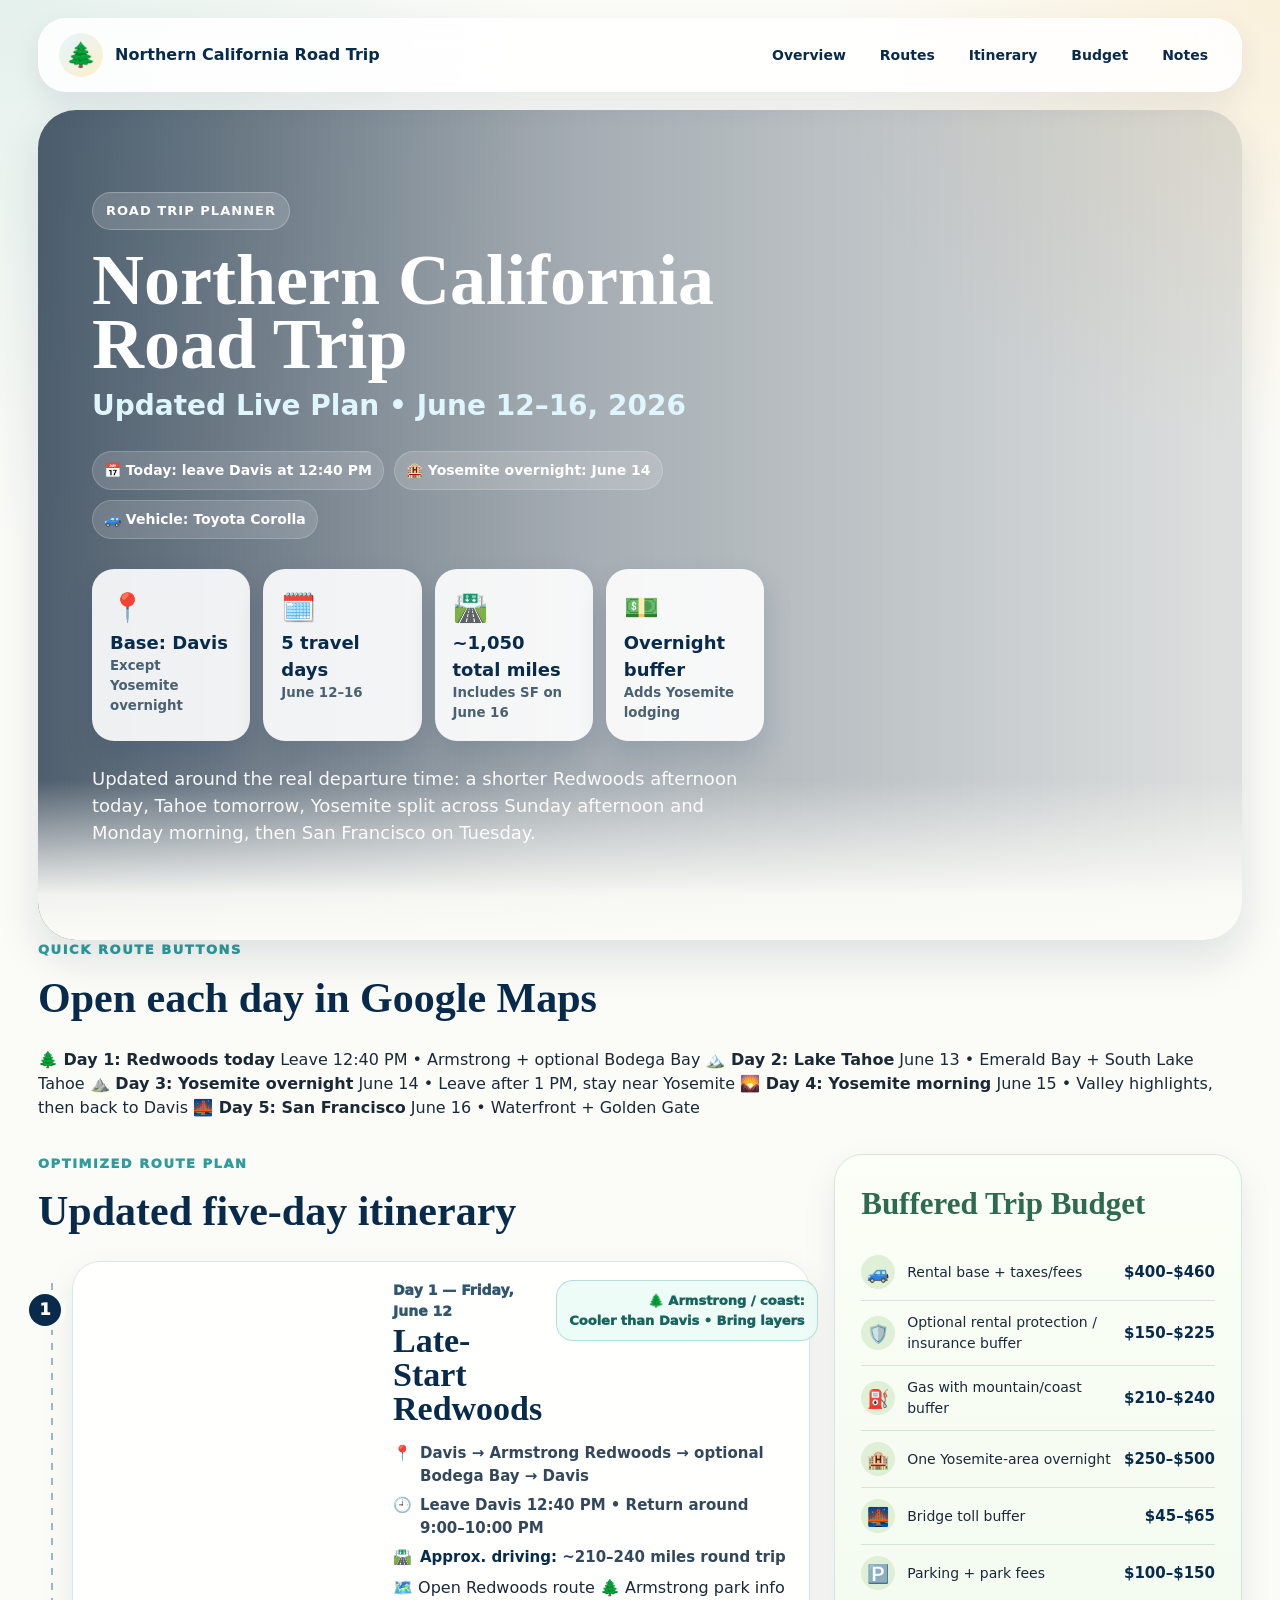
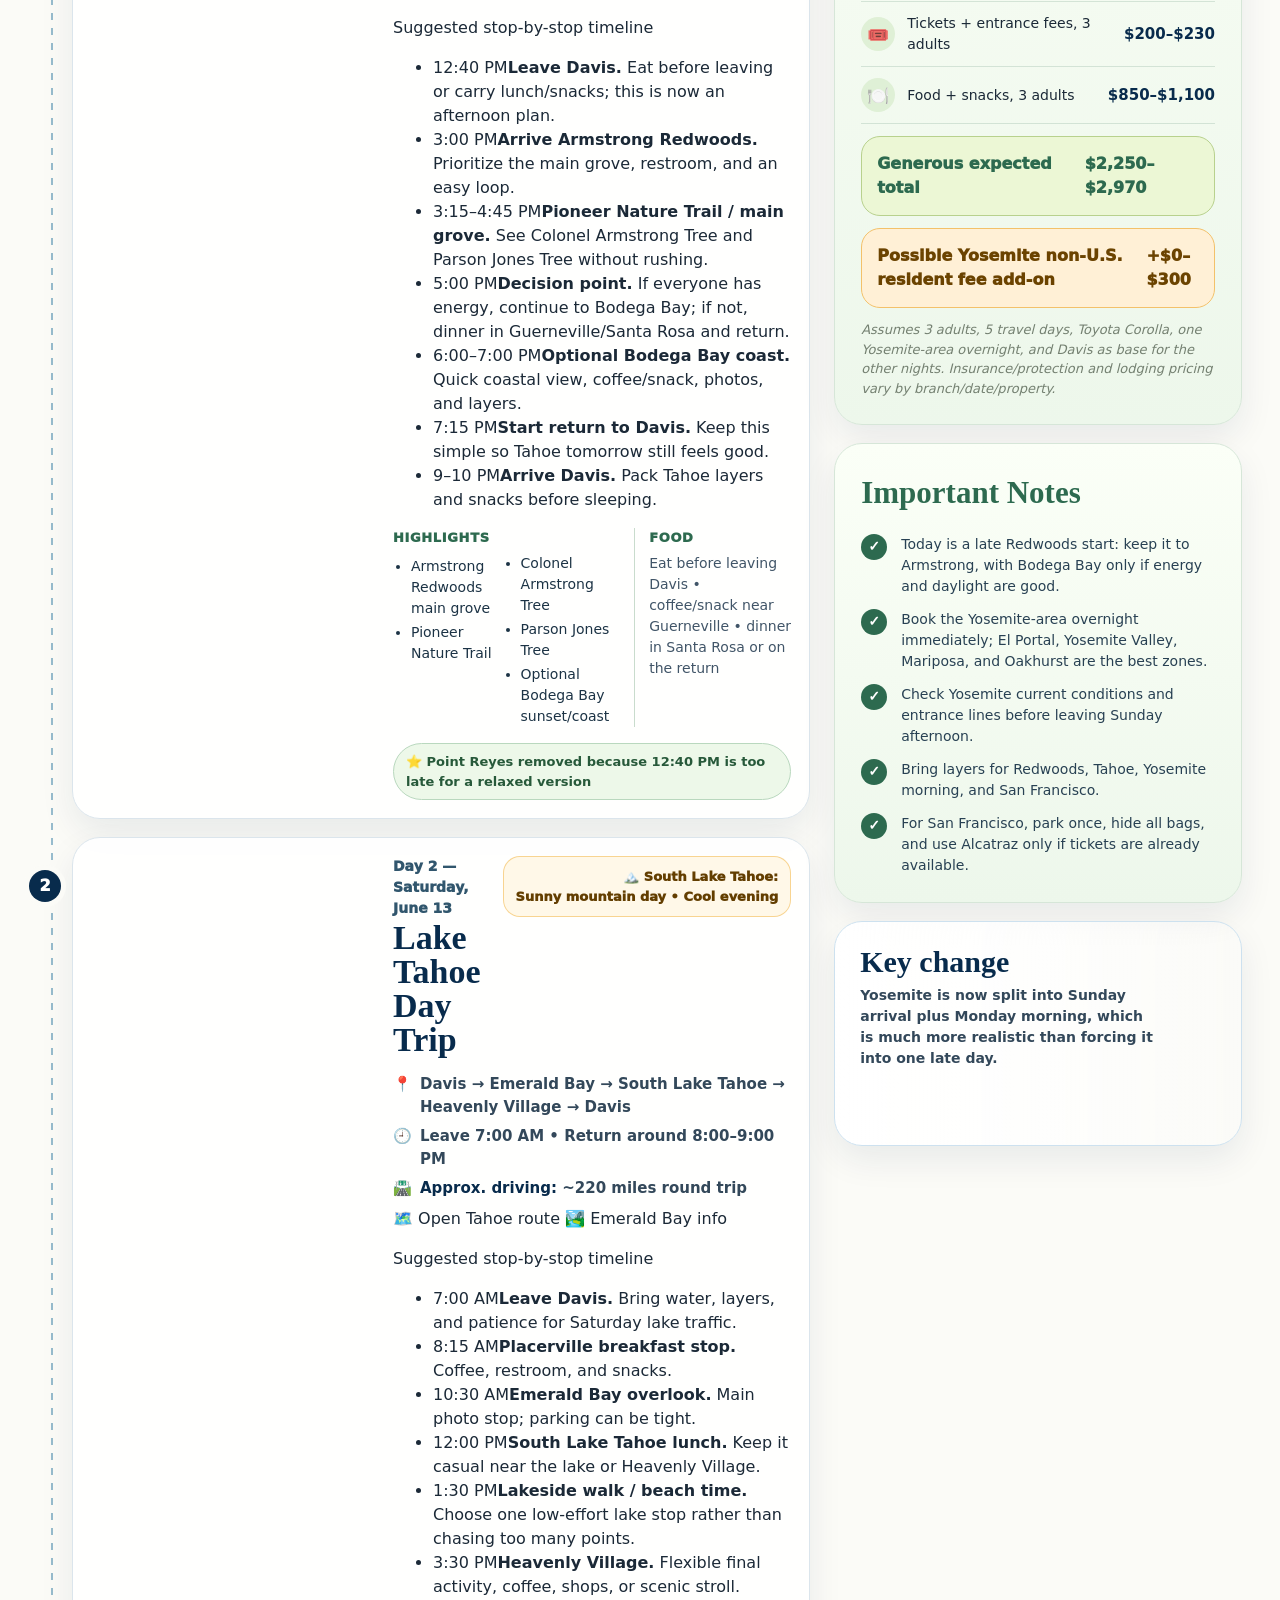
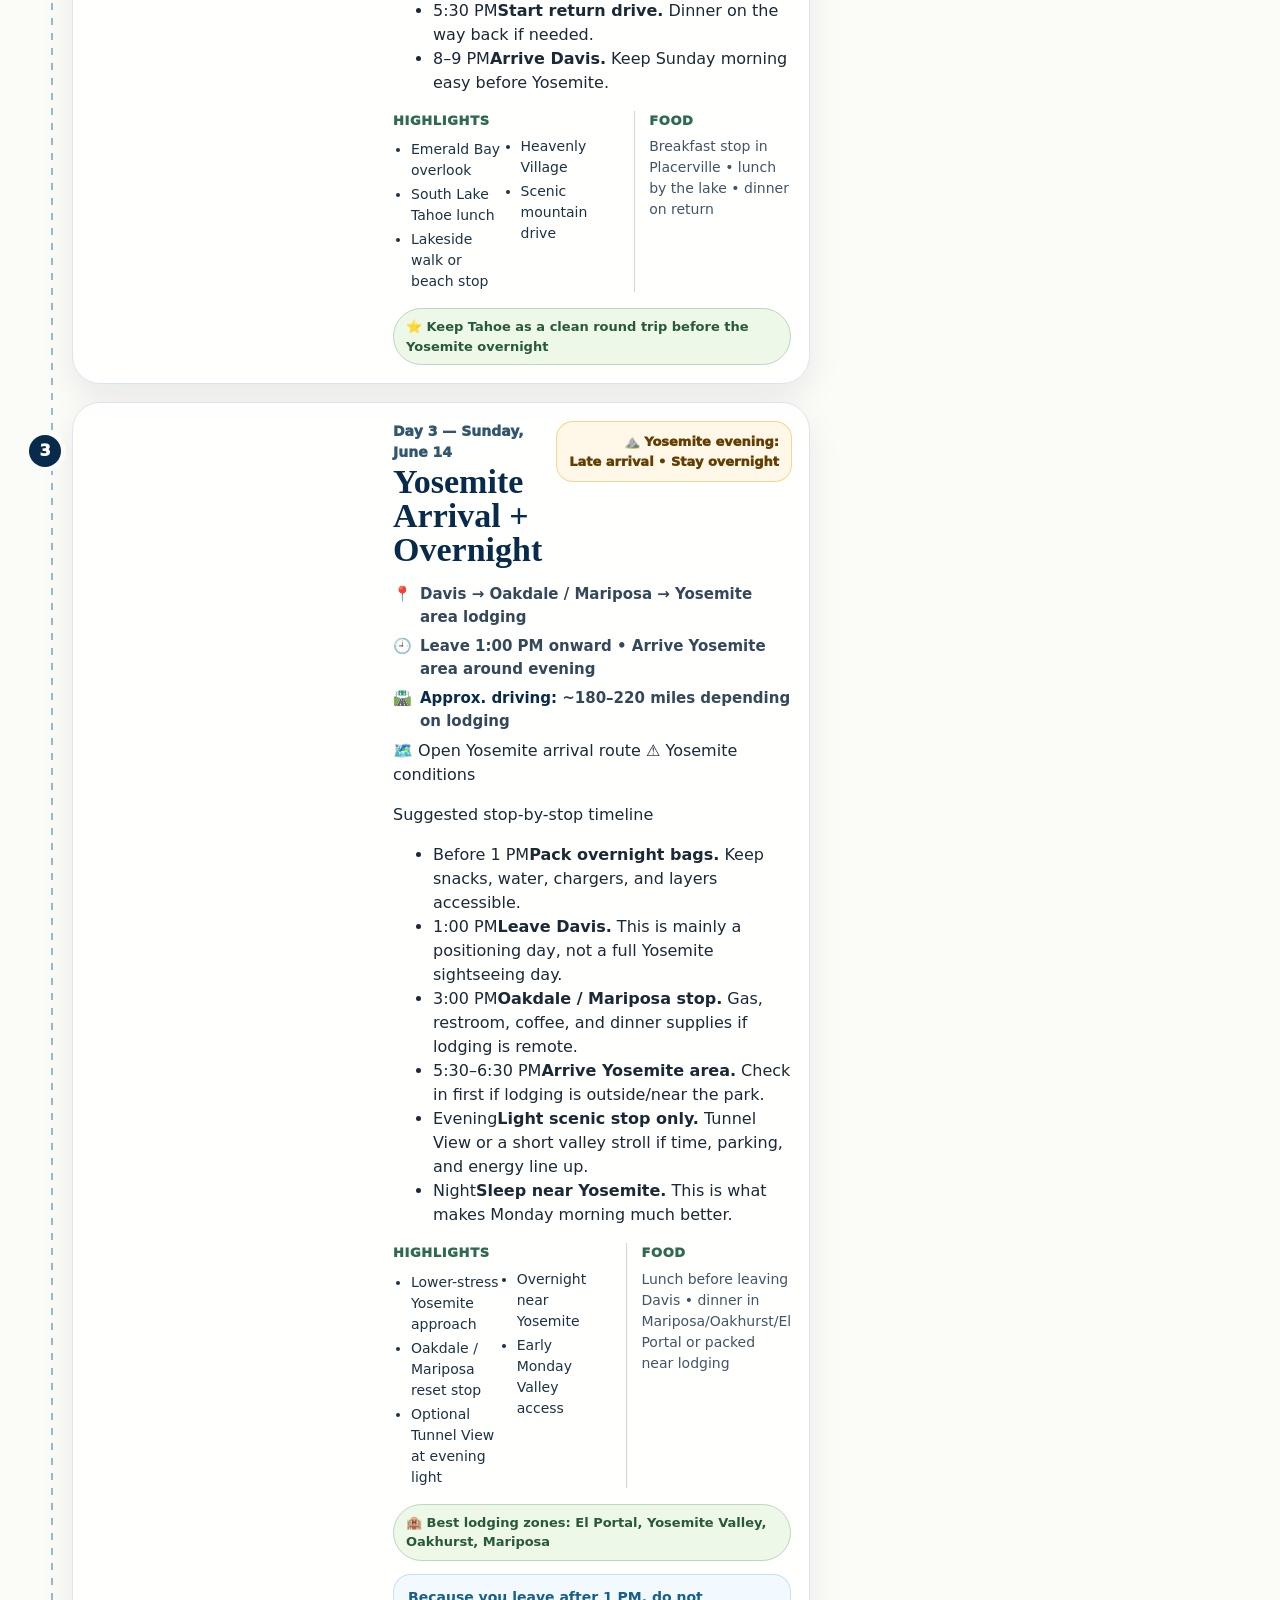
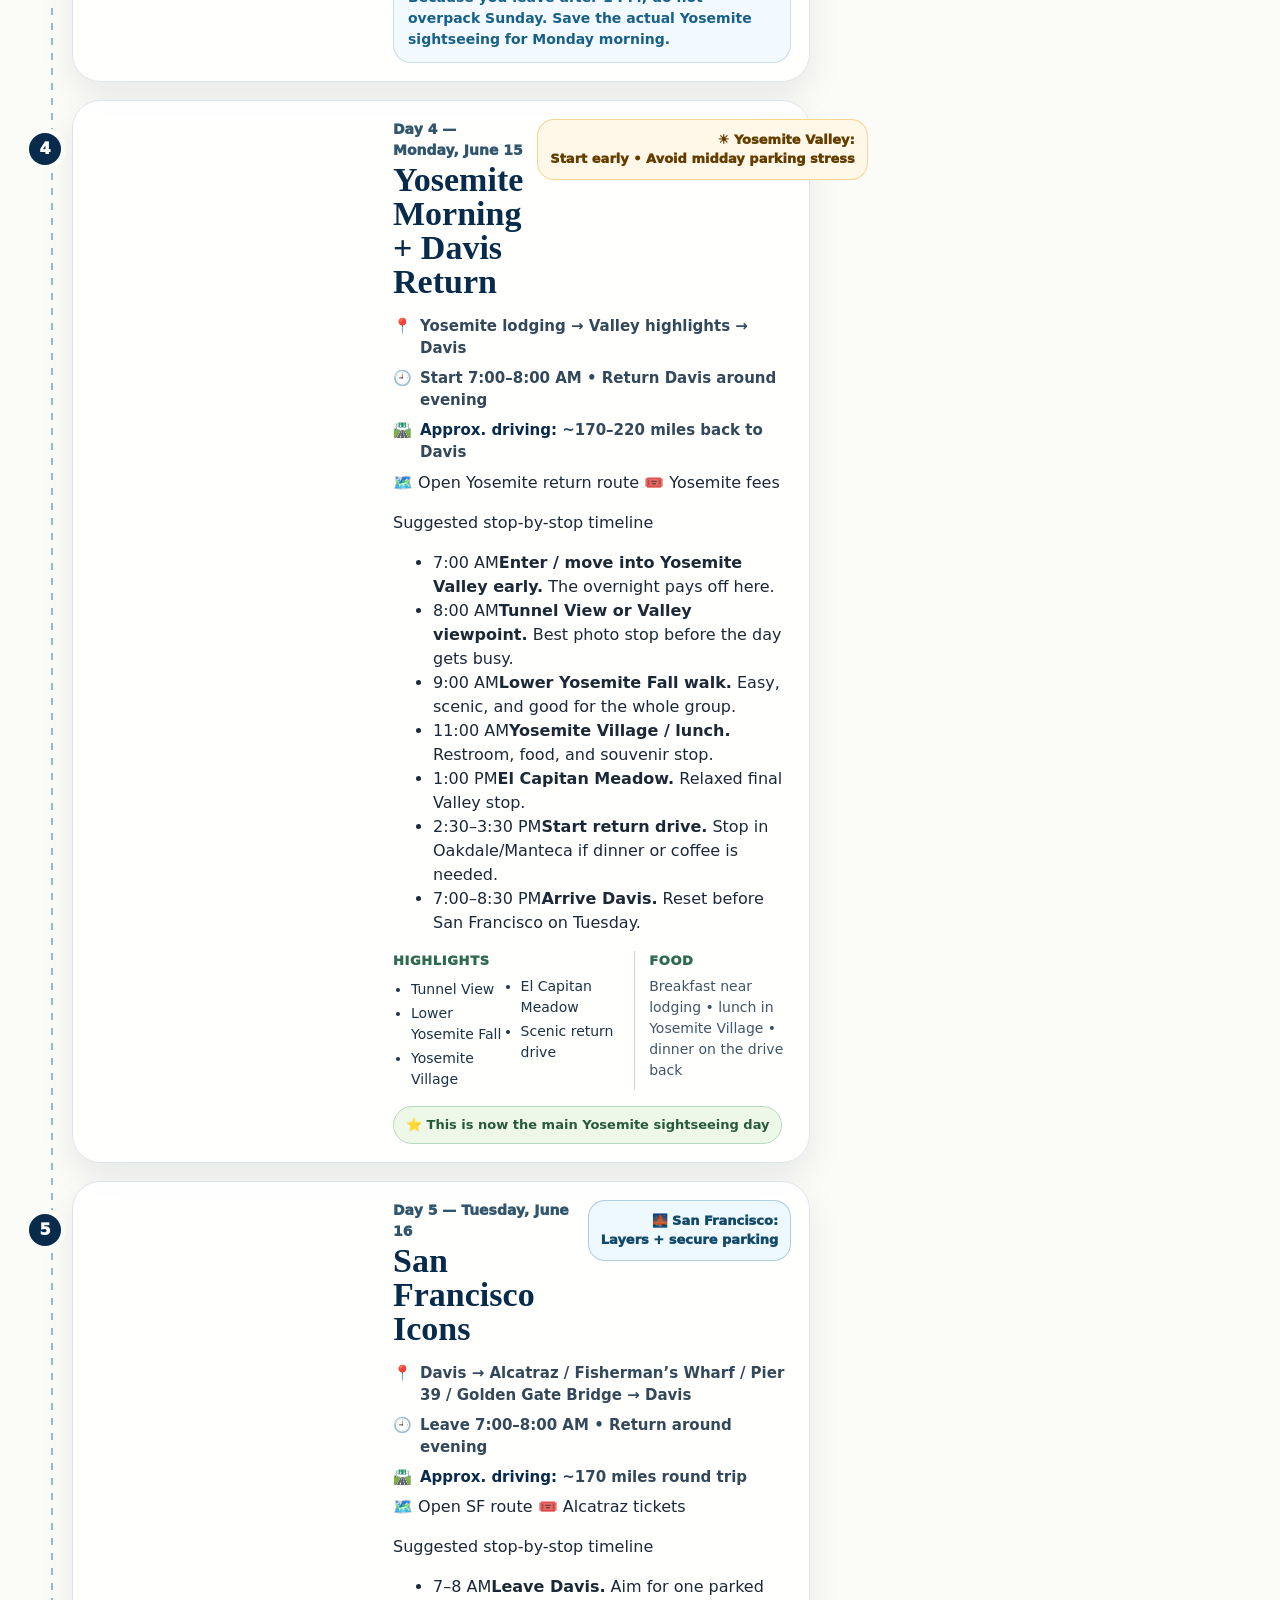
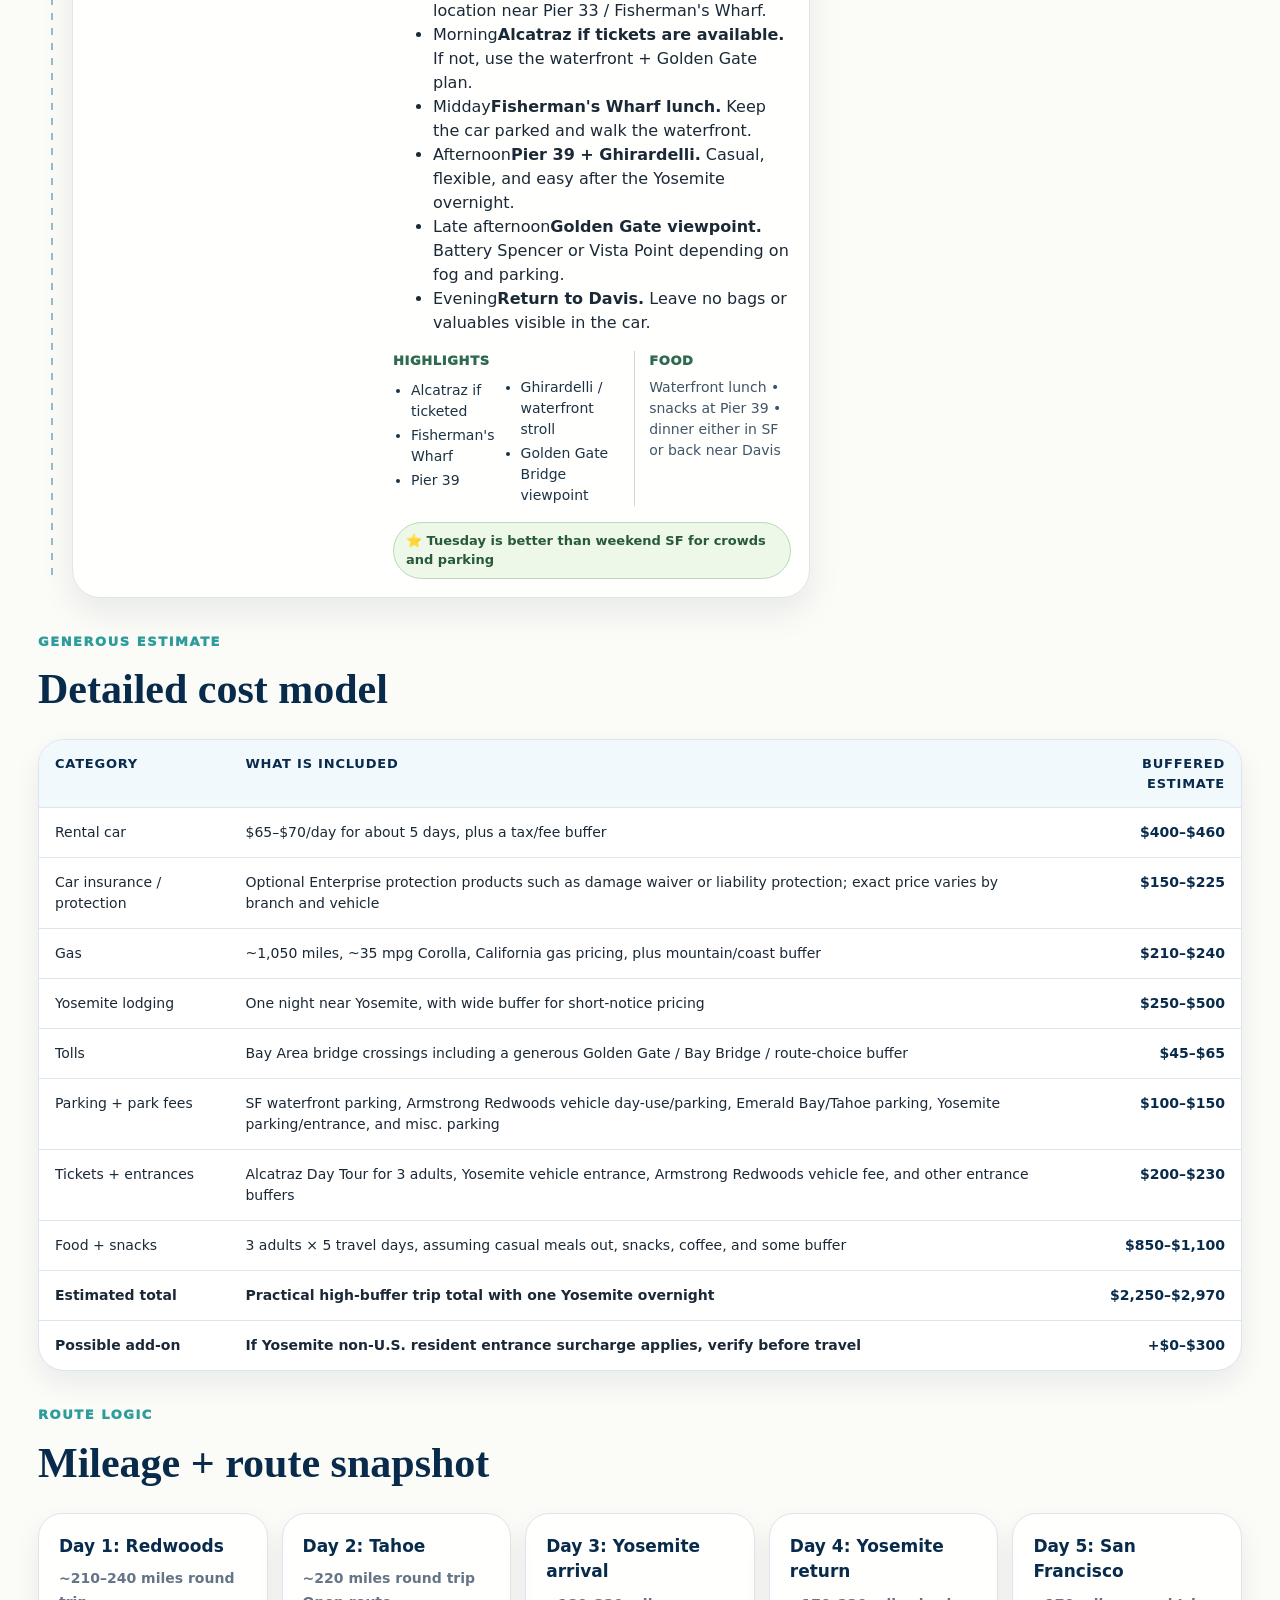
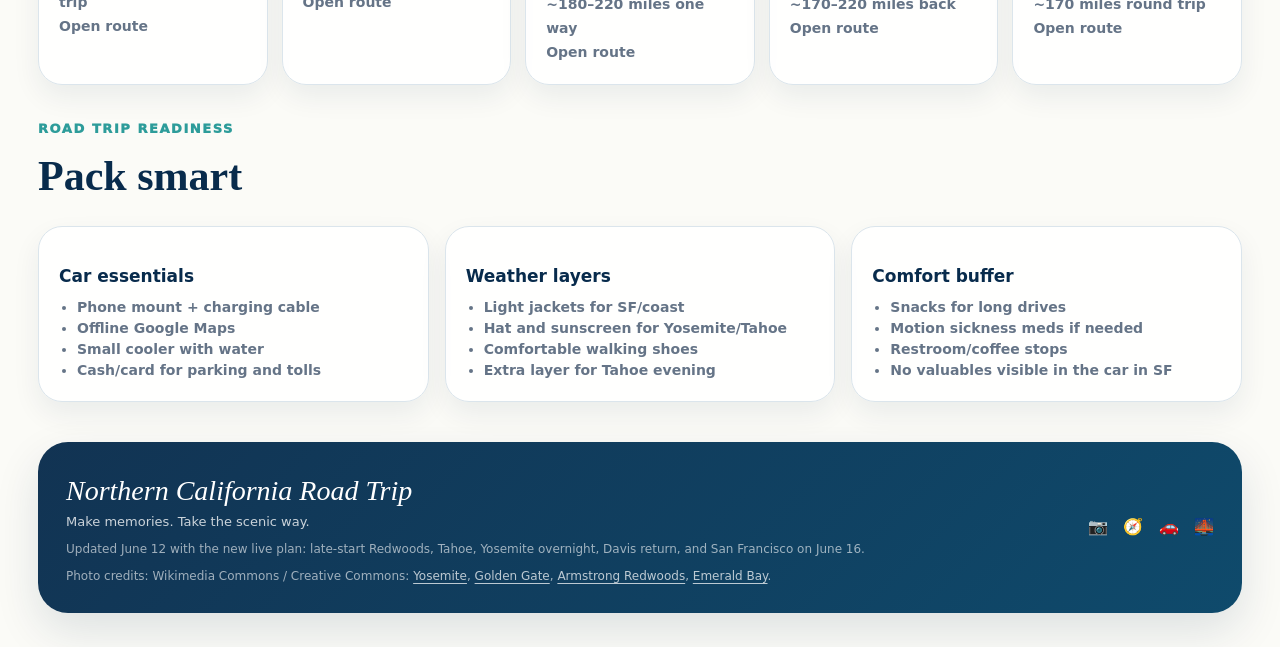
==== commit 9f1d9315: "Clean up updated itinerary imagery" ====
--- a/cal-trip/index.html
+++ b/cal-trip/index.html
@@ -177,7 +177,7 @@
       min-height:225px; border-radius:28px; overflow:hidden; border:1px solid #cde1ef;
       background:
         linear-gradient(90deg, rgba(255,255,255,.94), rgba(255,255,255,.75) 50%, rgba(255,255,255,.15)),
-        url('https://commons.wikimedia.org/wiki/Special:FilePath/Coast_of_Point_Reyes_%28TK13%29.JPG?width=1200') center/cover no-repeat;
+        url('https://commons.wikimedia.org/wiki/Special:FilePath/Tunnel_View%2C_Yosemite_Valley%2C_Yosemite_NP_-_Diliff.jpg?width=1200') center/cover no-repeat;
       box-shadow:0 14px 34px rgba(8,43,76,.08); padding:25px;
     }
     .swap h3,.swap p { max-width:300px; }
@@ -702,7 +702,7 @@
         <div class="footer-title">Northern California Road Trip</div>
         <p>Make memories. Take the scenic way.</p>
         <p class="source">Updated June 12 with the new live plan: late-start Redwoods, Tahoe, Yosemite overnight, Davis return, and San Francisco on June 16.</p>
-        <p class="source">Photo credits: Wikimedia Commons / Creative Commons: <a href="https://commons.wikimedia.org/wiki/File:Tunnel_View,_Yosemite_Valley,_Yosemite_NP_-_Diliff.jpg" target="_blank" rel="noopener">Yosemite</a>, <a href="https://commons.wikimedia.org/wiki/File:Golden_Gate_Bridge_as_seen_from_Battery_East.jpg" target="_blank" rel="noopener">Golden Gate</a>, <a href="https://commons.wikimedia.org/wiki/File:Armstrong_Redwoods_State_Natural_Reserve_-_02.jpg" target="_blank" rel="noopener">Armstrong Redwoods</a>, <a href="https://commons.wikimedia.org/wiki/File:Emerald_Bay,_Lake_Tahoe,_Nevada_(21560966962).jpg" target="_blank" rel="noopener">Emerald Bay</a>, <a href="https://commons.wikimedia.org/wiki/File:Coast_of_Point_Reyes_(TK13).JPG" target="_blank" rel="noopener">Point Reyes</a>.</p>
+        <p class="source">Photo credits: Wikimedia Commons / Creative Commons: <a href="https://commons.wikimedia.org/wiki/File:Tunnel_View,_Yosemite_Valley,_Yosemite_NP_-_Diliff.jpg" target="_blank" rel="noopener">Yosemite</a>, <a href="https://commons.wikimedia.org/wiki/File:Golden_Gate_Bridge_as_seen_from_Battery_East.jpg" target="_blank" rel="noopener">Golden Gate</a>, <a href="https://commons.wikimedia.org/wiki/File:Armstrong_Redwoods_State_Natural_Reserve_-_02.jpg" target="_blank" rel="noopener">Armstrong Redwoods</a>, <a href="https://commons.wikimedia.org/wiki/File:Emerald_Bay,_Lake_Tahoe,_Nevada_(21560966962).jpg" target="_blank" rel="noopener">Emerald Bay</a>.</p>
       </div>
       <div aria-hidden="true">📷 &nbsp; 🧭 &nbsp; 🚗 &nbsp; 🌉</div>
     </footer>
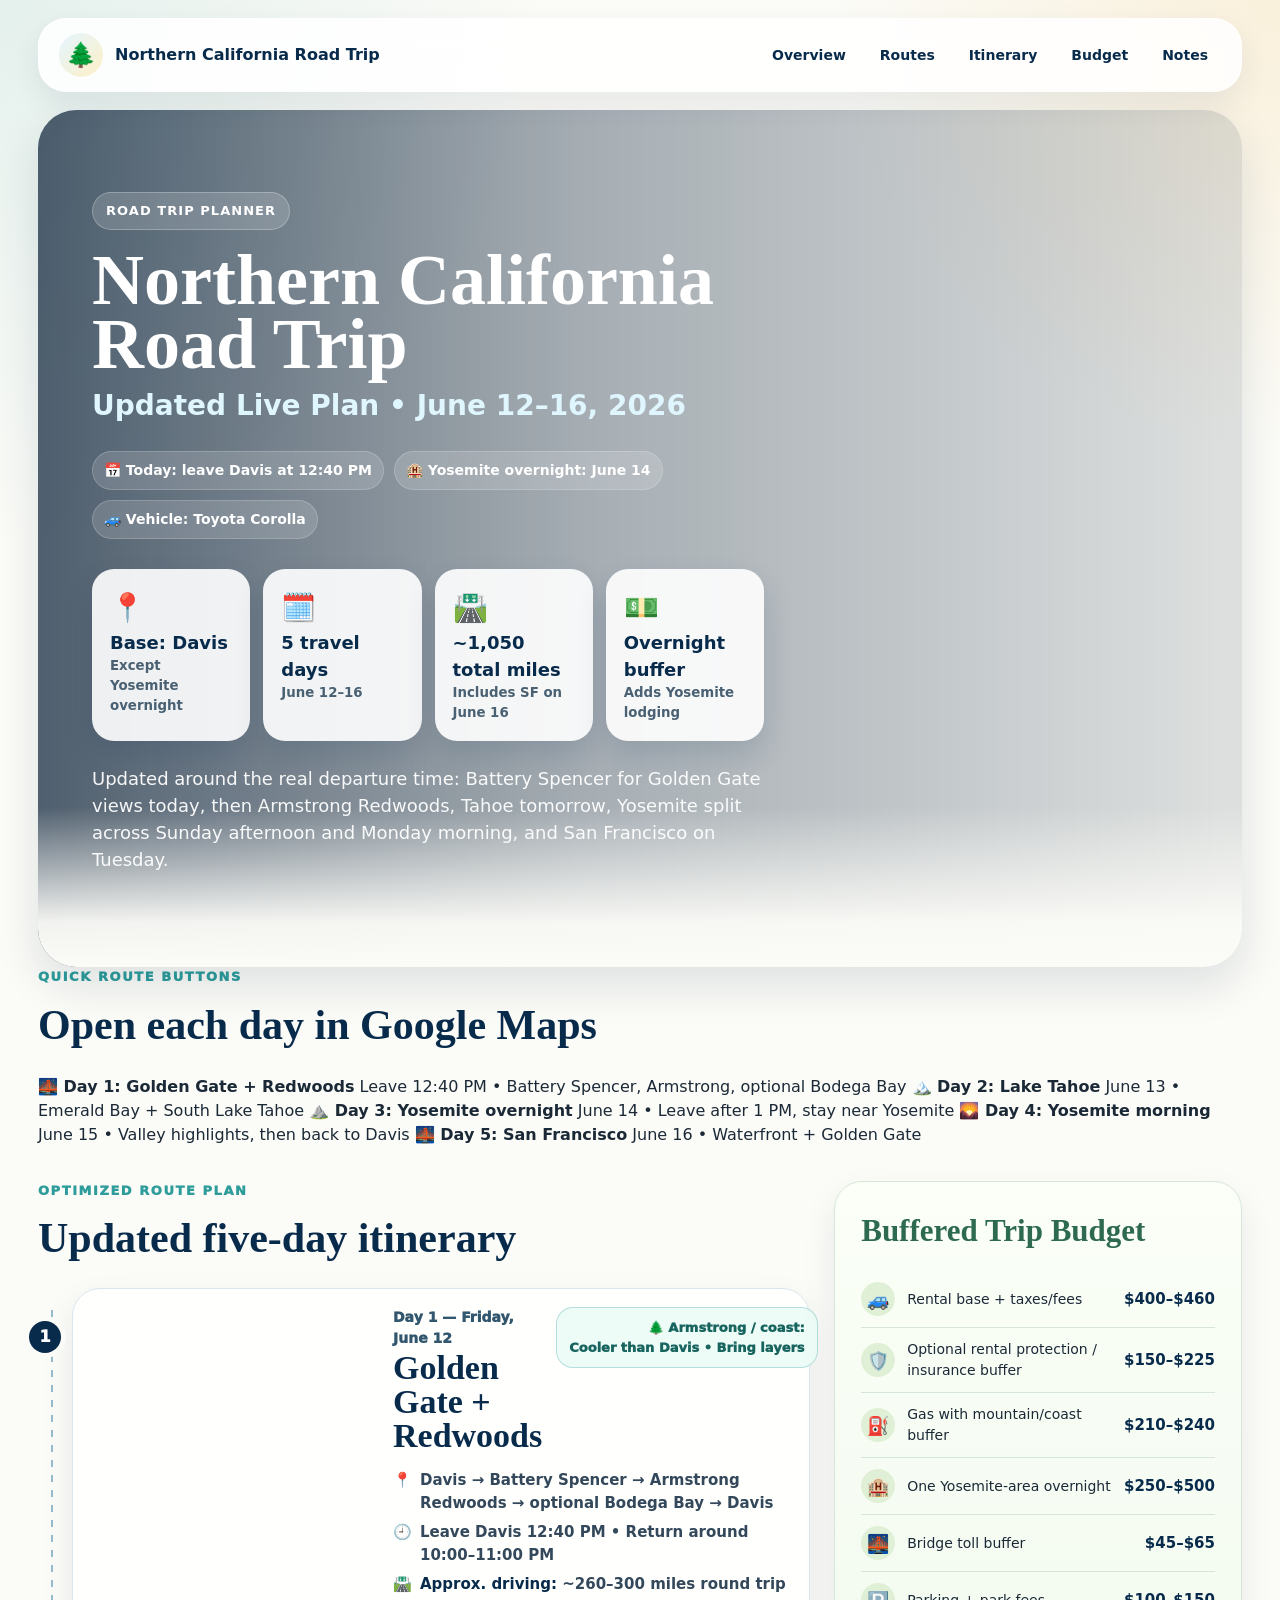
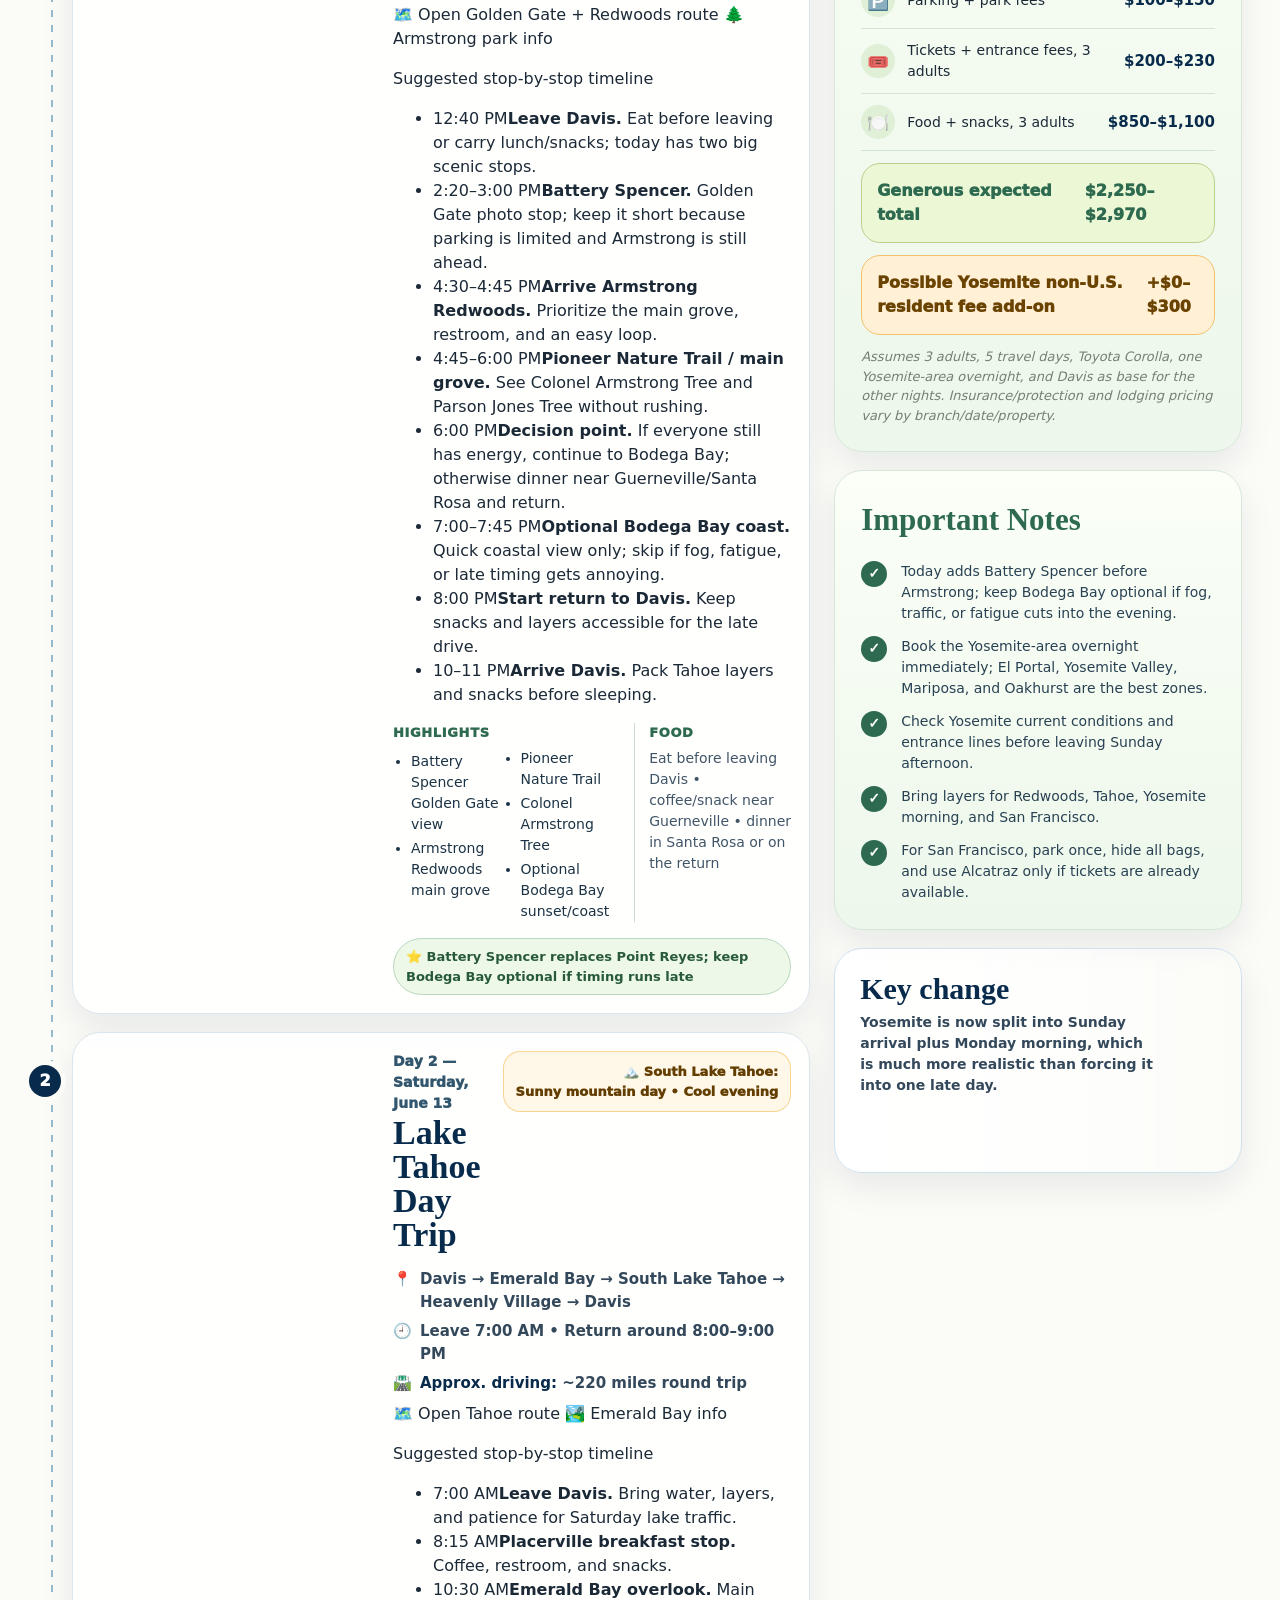
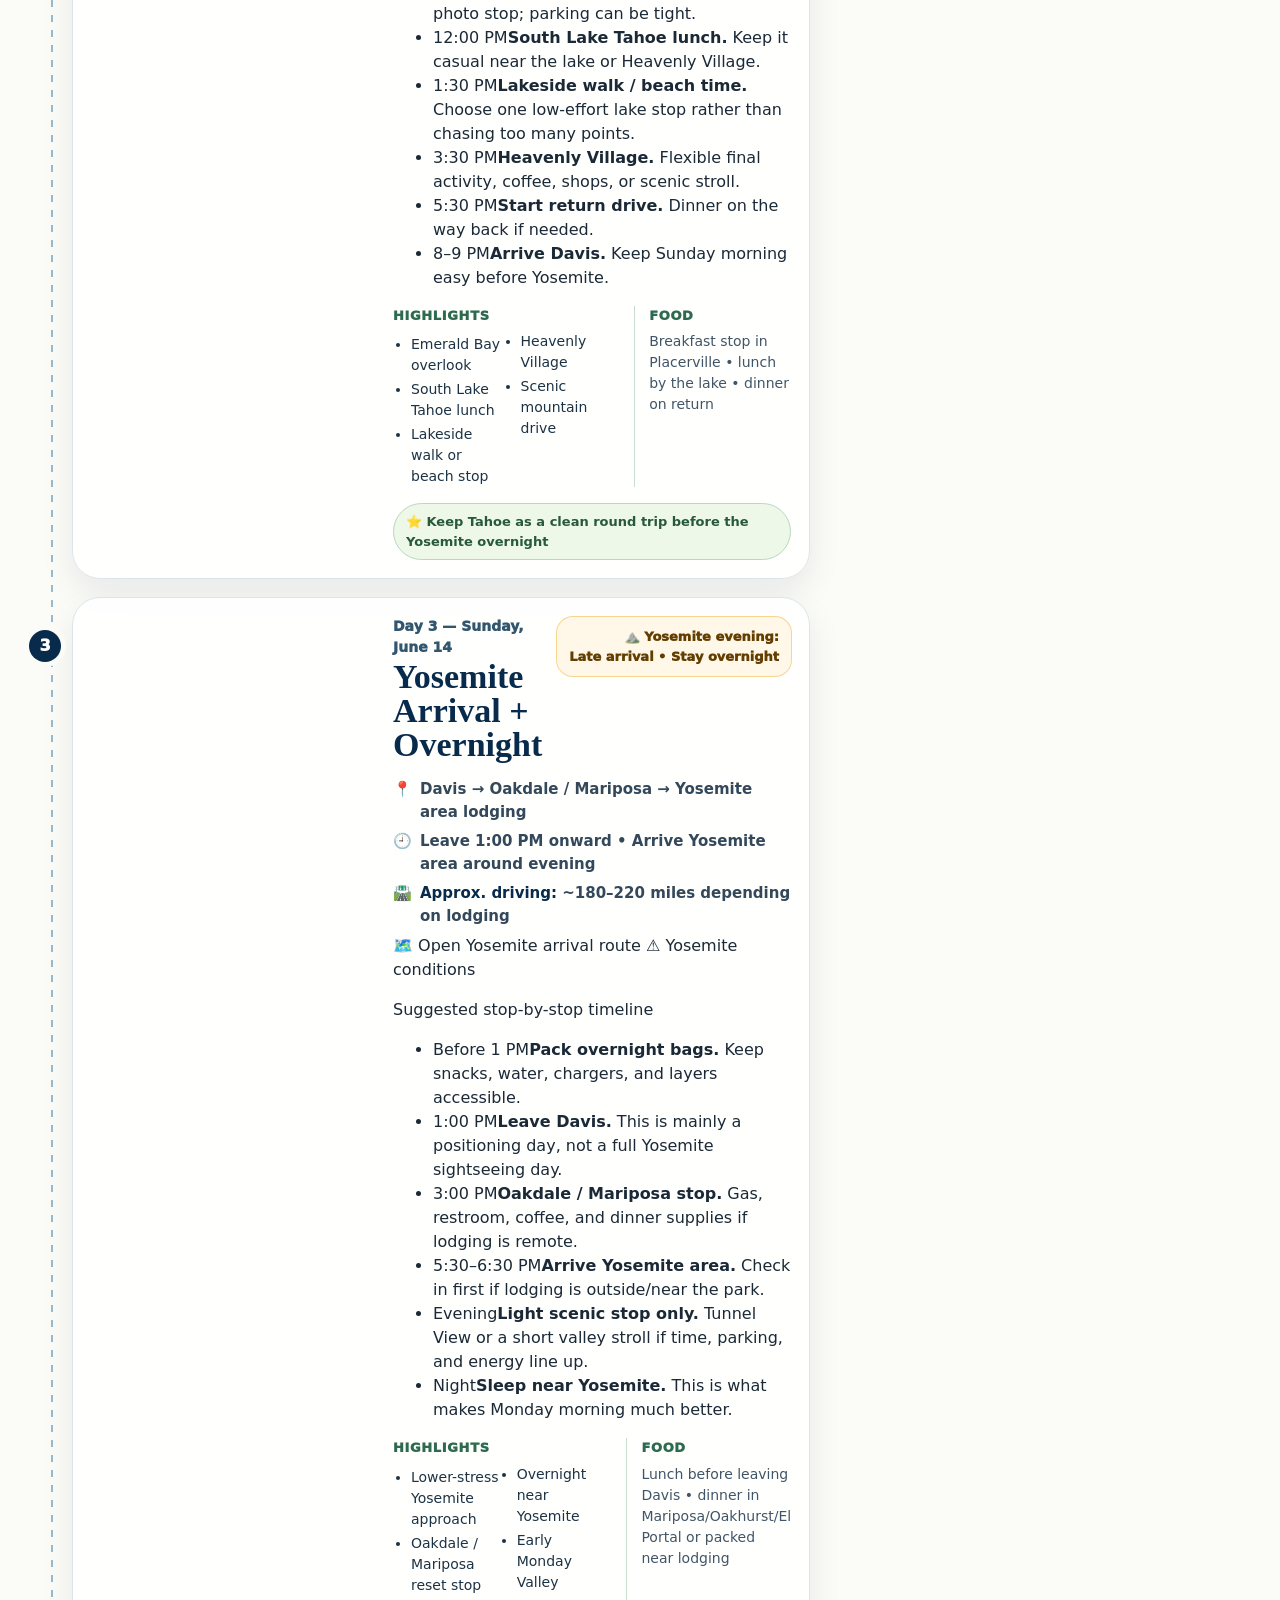
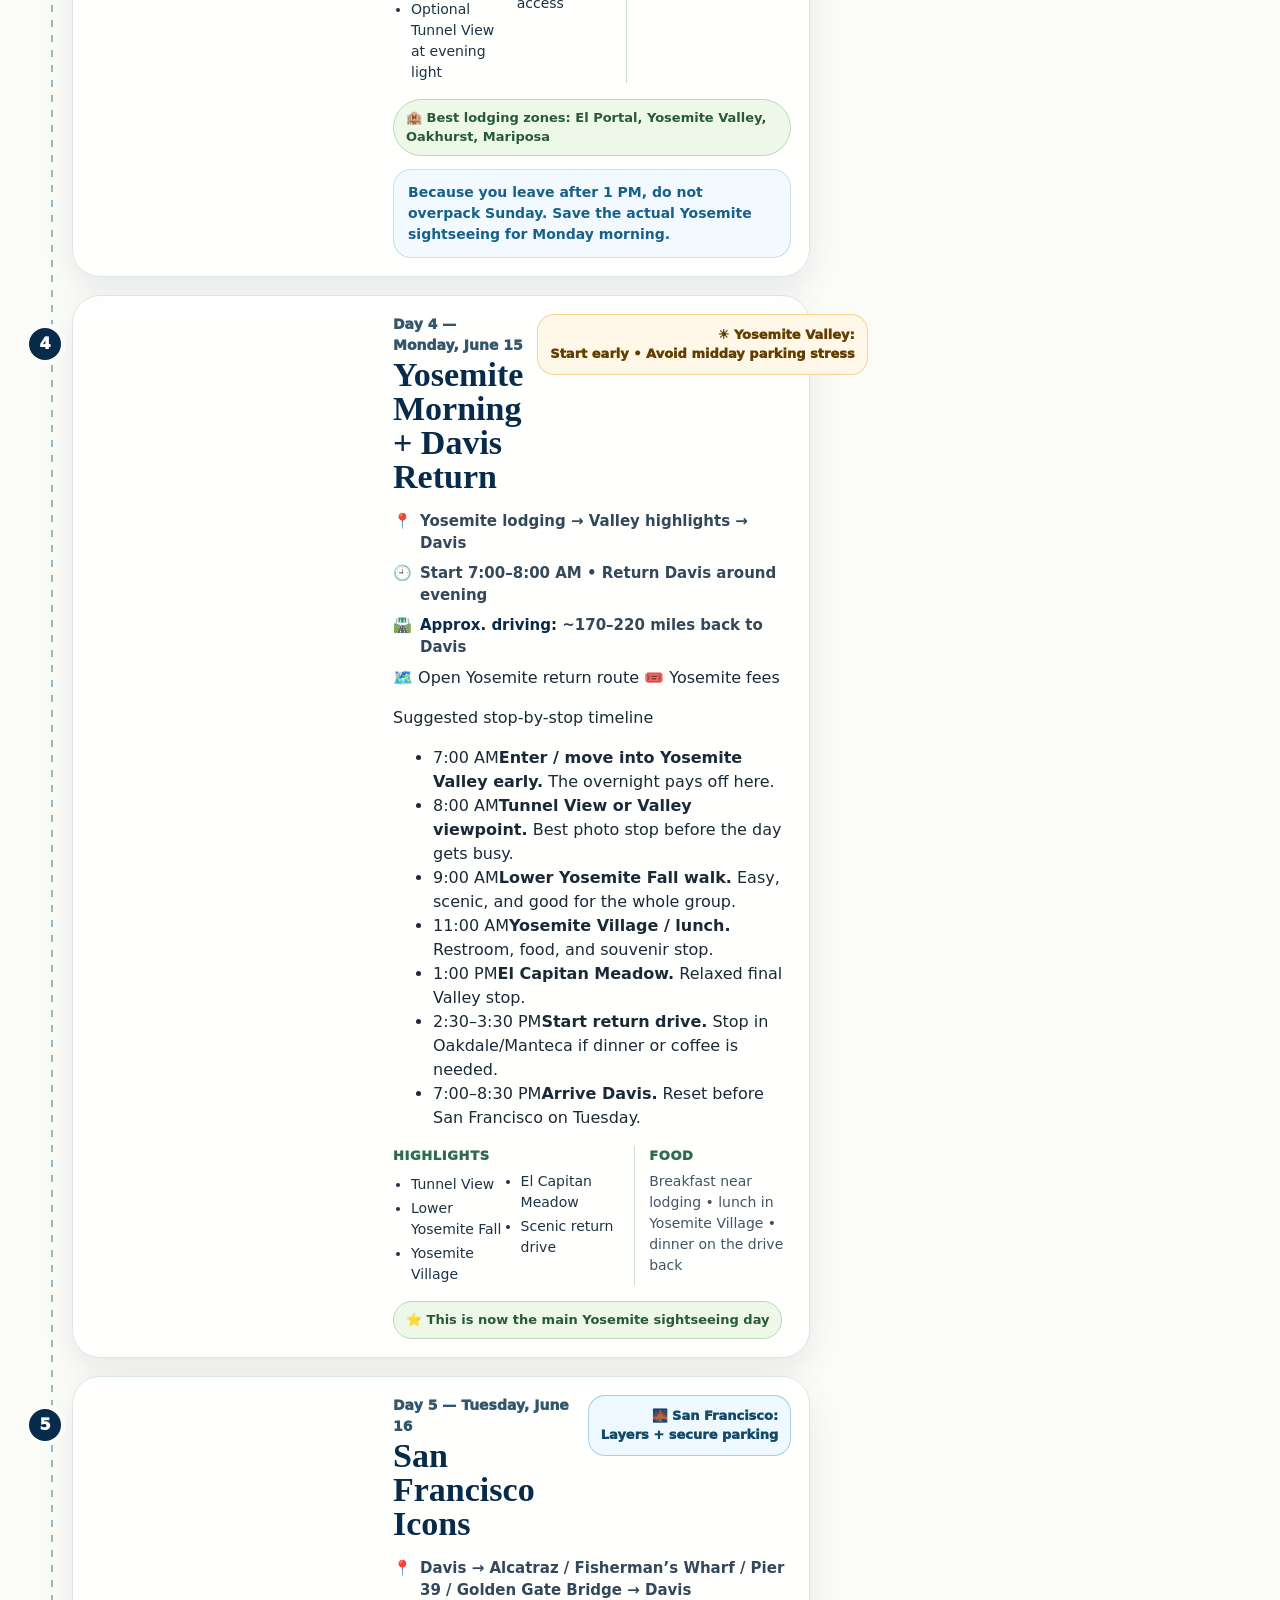
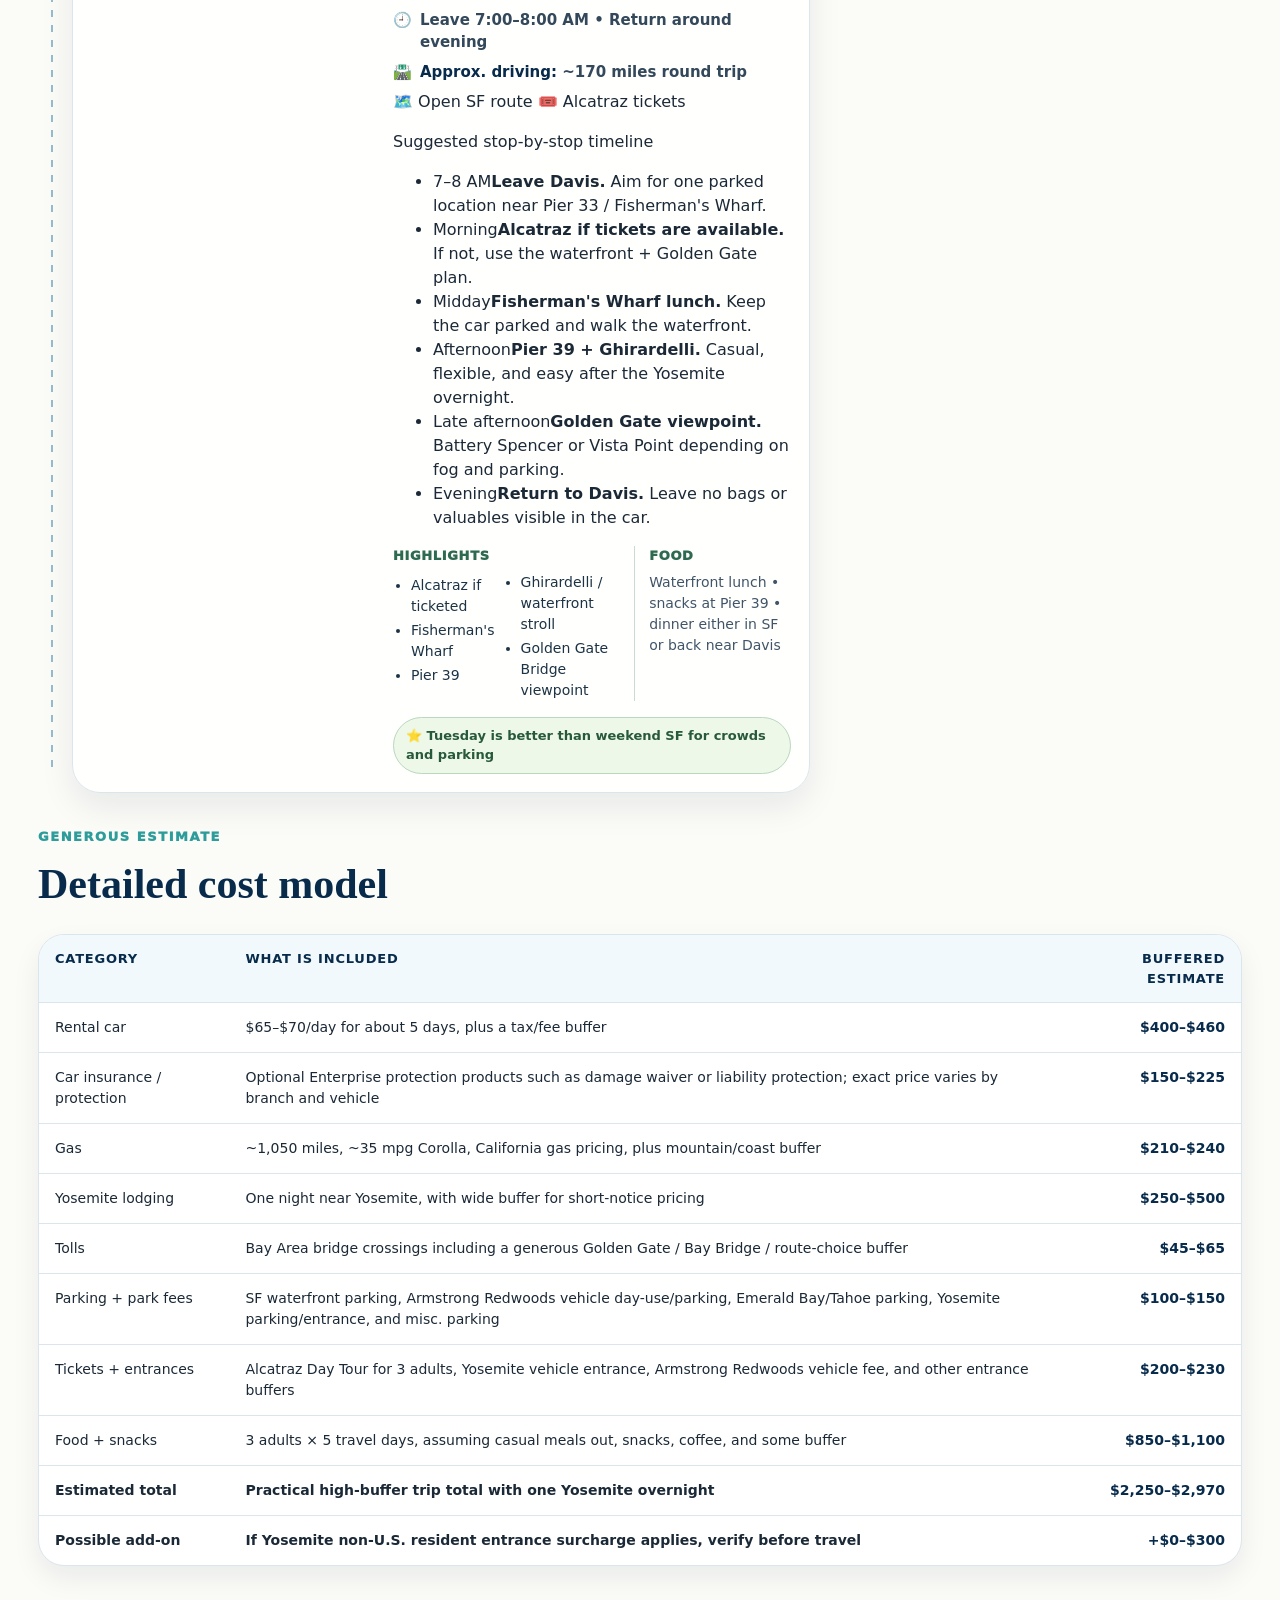
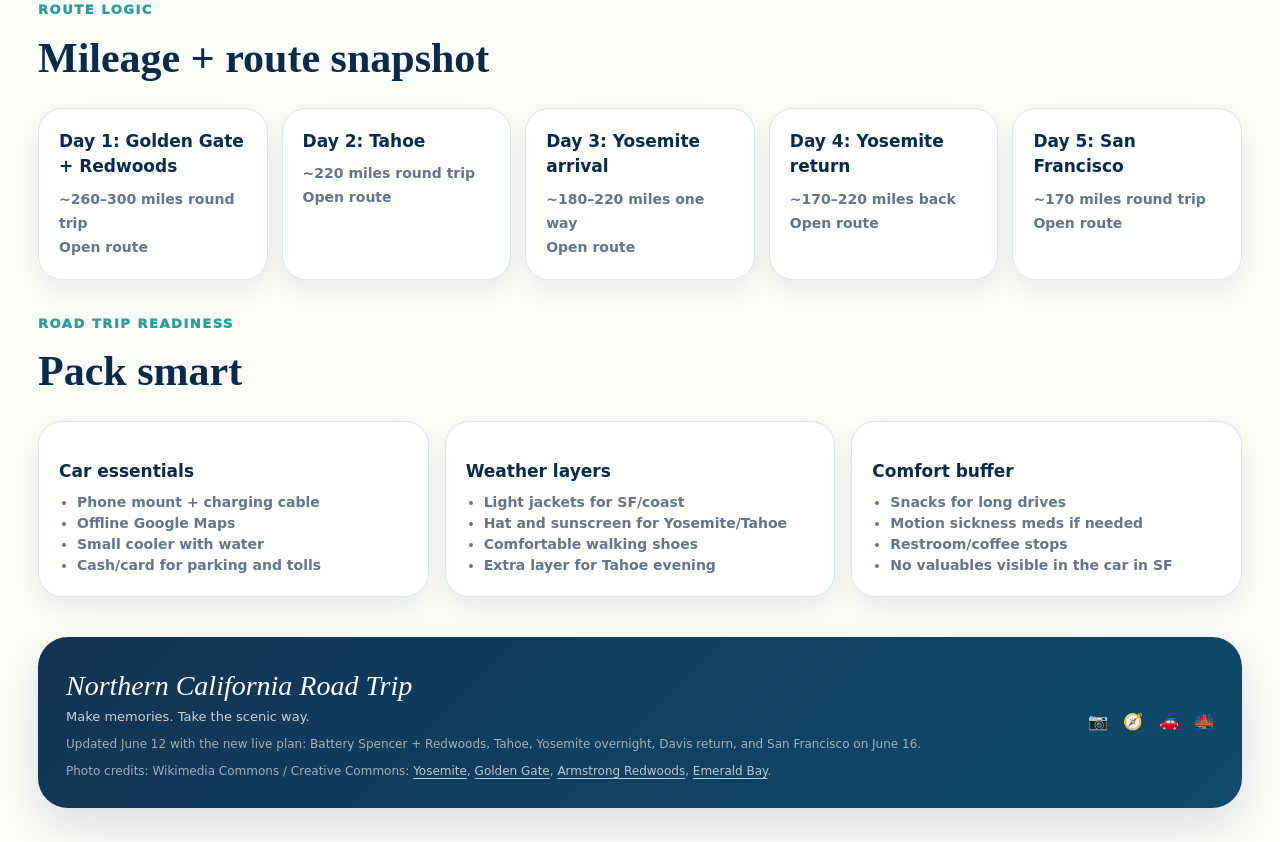
==== commit 8bfbbf60: "Add Battery Spencer to Redwoods day" ====
--- a/cal-trip/index.html
+++ b/cal-trip/index.html
@@ -274,7 +274,7 @@
           <div class="summary-card"><span class="icon">🛣️</span><strong>~1,050 total miles</strong><small>Includes SF on June 16</small></div>
           <div class="summary-card"><span class="icon">💵</span><strong>Overnight buffer</strong><small>Adds Yosemite lodging</small></div>
         </div>
-        <p class="hero-note">Updated around the real departure time: a shorter Redwoods afternoon today, Tahoe tomorrow, Yosemite split across Sunday afternoon and Monday morning, then San Francisco on Tuesday.</p>
+        <p class="hero-note">Updated around the real departure time: Battery Spencer for Golden Gate views today, then Armstrong Redwoods, Tahoe tomorrow, Yosemite split across Sunday afternoon and Monday morning, and San Francisco on Tuesday.</p>
       </div>
     </header>
 
@@ -283,9 +283,9 @@
       <p class="kicker">Quick route buttons</p>
       <h2 class="section-title">Open each day in Google Maps</h2>
       <div class="route-button-grid">
-        <a class="big-route-btn" href="https://www.google.com/maps/dir/Davis,+CA/Armstrong+Redwoods+State+Natural+Reserve,+17000+Armstrong+Woods+Rd,+Guerneville,+CA/Bodega+Bay,+CA/Davis,+CA" target="_blank" rel="noopener">
-          <strong>🌲 Day 1: Redwoods today</strong>
-          <span>Leave 12:40 PM • Armstrong + optional Bodega Bay</span>
+        <a class="big-route-btn" href="https://www.google.com/maps/dir/Davis,+CA/Battery+Spencer,+Conzelman+Rd,+Sausalito,+CA/Armstrong+Redwoods+State+Natural+Reserve,+17000+Armstrong+Woods+Rd,+Guerneville,+CA/Bodega+Bay,+CA/Davis,+CA" target="_blank" rel="noopener">
+          <strong>🌉 Day 1: Golden Gate + Redwoods</strong>
+          <span>Leave 12:40 PM • Battery Spencer, Armstrong, optional Bodega Bay</span>
         </a>
         <a class="big-route-btn" href="https://www.google.com/maps/dir/Davis,+CA/Emerald+Bay+State+Park,+California/South+Lake+Tahoe,+CA/Heavenly+Village,+South+Lake+Tahoe,+CA/Davis,+CA" target="_blank" rel="noopener">
           <strong>🏔️ Day 2: Lake Tahoe</strong>
@@ -320,27 +320,28 @@
               <div class="day-top">
                 <div>
                   <div class="date">Day 1 — Friday, June 12</div>
-                  <h2 class="day-title">Late-Start Redwoods</h2>
+                  <h2 class="day-title">Golden Gate + Redwoods</h2>
                 </div>
                 <div class="weather teal">🌲 Armstrong / coast:<br>Cooler than Davis • Bring layers</div>
               </div>
-              <div class="route">📍 <span>Davis → Armstrong Redwoods → optional Bodega Bay → Davis</span></div>
-              <div class="time">🕘 <span>Leave Davis 12:40 PM • Return around 9:00–10:00 PM</span></div>
-              <div class="miles">🛣️ <span><strong>Approx. driving:</strong> ~210–240 miles round trip</span></div>
+              <div class="route">📍 <span>Davis → Battery Spencer → Armstrong Redwoods → optional Bodega Bay → Davis</span></div>
+              <div class="time">🕘 <span>Leave Davis 12:40 PM • Return around 10:00–11:00 PM</span></div>
+              <div class="miles">🛣️ <span><strong>Approx. driving:</strong> ~260–300 miles round trip</span></div>
               <div class="action-row">
-                <a class="map-btn" href="https://www.google.com/maps/dir/Davis,+CA/Armstrong+Redwoods+State+Natural+Reserve,+17000+Armstrong+Woods+Rd,+Guerneville,+CA/Bodega+Bay,+CA/Davis,+CA" target="_blank" rel="noopener">🗺️ Open Redwoods route</a>
+                <a class="map-btn" href="https://www.google.com/maps/dir/Davis,+CA/Battery+Spencer,+Conzelman+Rd,+Sausalito,+CA/Armstrong+Redwoods+State+Natural+Reserve,+17000+Armstrong+Woods+Rd,+Guerneville,+CA/Bodega+Bay,+CA/Davis,+CA" target="_blank" rel="noopener">🗺️ Open Golden Gate + Redwoods route</a>
                 <a class="map-btn secondary" href="https://www.parks.ca.gov/?page_id=450" target="_blank" rel="noopener">🌲 Armstrong park info</a>
               </div>
               <div class="stop-timeline">
                 <p class="stop-timeline-title">Suggested stop-by-stop timeline</p>
                 <ul class="stop-list">
-                  <li><span class="stop-time">12:40 PM</span><span class="stop-text"><strong>Leave Davis.</strong> Eat before leaving or carry lunch/snacks; this is now an afternoon plan.</span></li>
-                  <li><span class="stop-time">3:00 PM</span><span class="stop-text"><strong>Arrive Armstrong Redwoods.</strong> Prioritize the main grove, restroom, and an easy loop.</span></li>
-                  <li><span class="stop-time">3:15–4:45 PM</span><span class="stop-text"><strong>Pioneer Nature Trail / main grove.</strong> See Colonel Armstrong Tree and Parson Jones Tree without rushing.</span></li>
-                  <li><span class="stop-time">5:00 PM</span><span class="stop-text"><strong>Decision point.</strong> If everyone has energy, continue to Bodega Bay; if not, dinner in Guerneville/Santa Rosa and return.</span></li>
-                  <li><span class="stop-time">6:00–7:00 PM</span><span class="stop-text"><strong>Optional Bodega Bay coast.</strong> Quick coastal view, coffee/snack, photos, and layers.</span></li>
-                  <li><span class="stop-time">7:15 PM</span><span class="stop-text"><strong>Start return to Davis.</strong> Keep this simple so Tahoe tomorrow still feels good.</span></li>
-                  <li><span class="stop-time">9–10 PM</span><span class="stop-text"><strong>Arrive Davis.</strong> Pack Tahoe layers and snacks before sleeping.</span></li>
+                  <li><span class="stop-time">12:40 PM</span><span class="stop-text"><strong>Leave Davis.</strong> Eat before leaving or carry lunch/snacks; today has two big scenic stops.</span></li>
+                  <li><span class="stop-time">2:20–3:00 PM</span><span class="stop-text"><strong>Battery Spencer.</strong> Golden Gate photo stop; keep it short because parking is limited and Armstrong is still ahead.</span></li>
+                  <li><span class="stop-time">4:30–4:45 PM</span><span class="stop-text"><strong>Arrive Armstrong Redwoods.</strong> Prioritize the main grove, restroom, and an easy loop.</span></li>
+                  <li><span class="stop-time">4:45–6:00 PM</span><span class="stop-text"><strong>Pioneer Nature Trail / main grove.</strong> See Colonel Armstrong Tree and Parson Jones Tree without rushing.</span></li>
+                  <li><span class="stop-time">6:00 PM</span><span class="stop-text"><strong>Decision point.</strong> If everyone still has energy, continue to Bodega Bay; otherwise dinner near Guerneville/Santa Rosa and return.</span></li>
+                  <li><span class="stop-time">7:00–7:45 PM</span><span class="stop-text"><strong>Optional Bodega Bay coast.</strong> Quick coastal view only; skip if fog, fatigue, or late timing gets annoying.</span></li>
+                  <li><span class="stop-time">8:00 PM</span><span class="stop-text"><strong>Start return to Davis.</strong> Keep snacks and layers accessible for the late drive.</span></li>
+                  <li><span class="stop-time">10–11 PM</span><span class="stop-text"><strong>Arrive Davis.</strong> Pack Tahoe layers and snacks before sleeping.</span></li>
                 </ul>
               </div>
 
@@ -348,10 +349,10 @@
                 <div>
                   <p class="label">Highlights</p>
                   <ul class="highlights">
+                    <li>Battery Spencer Golden Gate view</li>
                     <li>Armstrong Redwoods main grove</li>
                     <li>Pioneer Nature Trail</li>
                     <li>Colonel Armstrong Tree</li>
-                    <li>Parson Jones Tree</li>
                     <li>Optional Bodega Bay sunset/coast</li>
                   </ul>
                 </div>
@@ -362,7 +363,7 @@
               </div>
 
               <div class="pill-row">
-                <span class="pill">⭐ Point Reyes removed because 12:40 PM is too late for a relaxed version</span>
+                <span class="pill">⭐ Battery Spencer replaces Point Reyes; keep Bodega Bay optional if timing runs late</span>
               </div>
             </div>
           </article>
@@ -607,7 +608,7 @@
           <div class="side-inner">
             <h3>Important Notes</h3>
             <ul class="check-list">
-              <li><span class="check">✓</span><span>Today is a late Redwoods start: keep it to Armstrong, with Bodega Bay only if energy and daylight are good.</span></li>
+              <li><span class="check">✓</span><span>Today adds Battery Spencer before Armstrong; keep Bodega Bay optional if fog, traffic, or fatigue cuts into the evening.</span></li>
               <li><span class="check">✓</span><span>Book the Yosemite-area overnight immediately; El Portal, Yosemite Valley, Mariposa, and Oakhurst are the best zones.</span></li>
               <li><span class="check">✓</span><span>Check Yosemite current conditions and entrance lines before leaving Sunday afternoon.</span></li>
               <li><span class="check">✓</span><span>Bring layers for Redwoods, Tahoe, Yosemite morning, and San Francisco.</span></li>
@@ -655,7 +656,7 @@
       <p class="kicker">Route logic</p>
       <h2 class="section-title">Mileage + route snapshot</h2>
       <div class="grid4">
-        <div class="mini"><strong>Day 1: Redwoods</strong><span>~210–240 miles round trip<br><a class="map-btn" href="https://www.google.com/maps/dir/Davis,+CA/Armstrong+Redwoods+State+Natural+Reserve,+17000+Armstrong+Woods+Rd,+Guerneville,+CA/Bodega+Bay,+CA/Davis,+CA" target="_blank" rel="noopener">Open route</a></span></div>
+        <div class="mini"><strong>Day 1: Golden Gate + Redwoods</strong><span>~260–300 miles round trip<br><a class="map-btn" href="https://www.google.com/maps/dir/Davis,+CA/Battery+Spencer,+Conzelman+Rd,+Sausalito,+CA/Armstrong+Redwoods+State+Natural+Reserve,+17000+Armstrong+Woods+Rd,+Guerneville,+CA/Bodega+Bay,+CA/Davis,+CA" target="_blank" rel="noopener">Open route</a></span></div>
         <div class="mini"><strong>Day 2: Tahoe</strong><span>~220 miles round trip<br><a class="map-btn" href="https://www.google.com/maps/dir/Davis,+CA/Emerald+Bay+State+Park,+California/South+Lake+Tahoe,+CA/Heavenly+Village,+South+Lake+Tahoe,+CA/Davis,+CA" target="_blank" rel="noopener">Open route</a></span></div>
         <div class="mini"><strong>Day 3: Yosemite arrival</strong><span>~180–220 miles one way<br><a class="map-btn" href="https://www.google.com/maps/dir/Davis,+CA/Oakdale,+CA/Mariposa,+CA/Yosemite+Valley,+CA" target="_blank" rel="noopener">Open route</a></span></div>
         <div class="mini"><strong>Day 4: Yosemite return</strong><span>~170–220 miles back<br><a class="map-btn" href="https://www.google.com/maps/dir/Yosemite+Valley,+CA/Tunnel+View,+Yosemite+National+Park/Bridalveil+Fall,+Yosemite+National+Park/Lower+Yosemite+Fall,+Yosemite+National+Park/El+Capitan+Meadow,+Yosemite+National+Park/Davis,+CA" target="_blank" rel="noopener">Open route</a></span></div>
@@ -701,7 +702,7 @@
       <div>
         <div class="footer-title">Northern California Road Trip</div>
         <p>Make memories. Take the scenic way.</p>
-        <p class="source">Updated June 12 with the new live plan: late-start Redwoods, Tahoe, Yosemite overnight, Davis return, and San Francisco on June 16.</p>
+        <p class="source">Updated June 12 with the new live plan: Battery Spencer + Redwoods, Tahoe, Yosemite overnight, Davis return, and San Francisco on June 16.</p>
         <p class="source">Photo credits: Wikimedia Commons / Creative Commons: <a href="https://commons.wikimedia.org/wiki/File:Tunnel_View,_Yosemite_Valley,_Yosemite_NP_-_Diliff.jpg" target="_blank" rel="noopener">Yosemite</a>, <a href="https://commons.wikimedia.org/wiki/File:Golden_Gate_Bridge_as_seen_from_Battery_East.jpg" target="_blank" rel="noopener">Golden Gate</a>, <a href="https://commons.wikimedia.org/wiki/File:Armstrong_Redwoods_State_Natural_Reserve_-_02.jpg" target="_blank" rel="noopener">Armstrong Redwoods</a>, <a href="https://commons.wikimedia.org/wiki/File:Emerald_Bay,_Lake_Tahoe,_Nevada_(21560966962).jpg" target="_blank" rel="noopener">Emerald Bay</a>.</p>
       </div>
       <div aria-hidden="true">📷 &nbsp; 🧭 &nbsp; 🚗 &nbsp; 🌉</div>
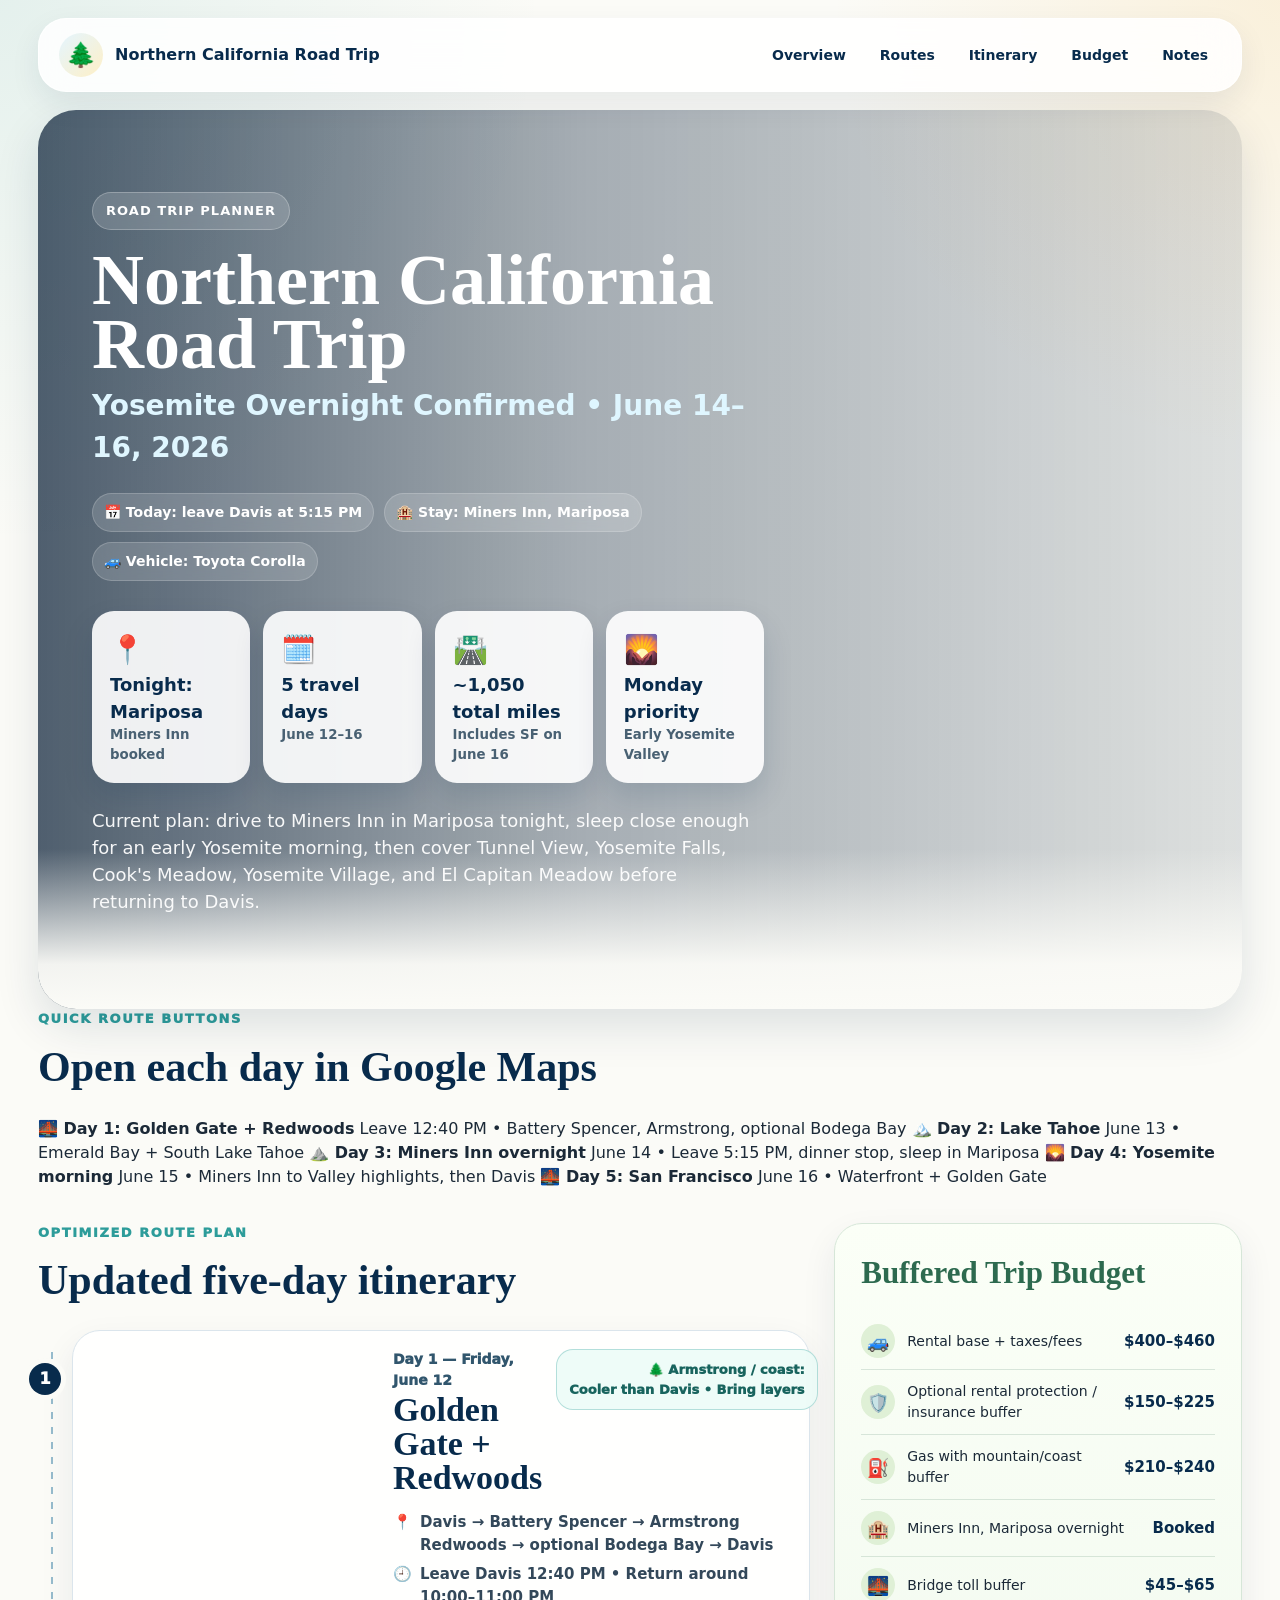
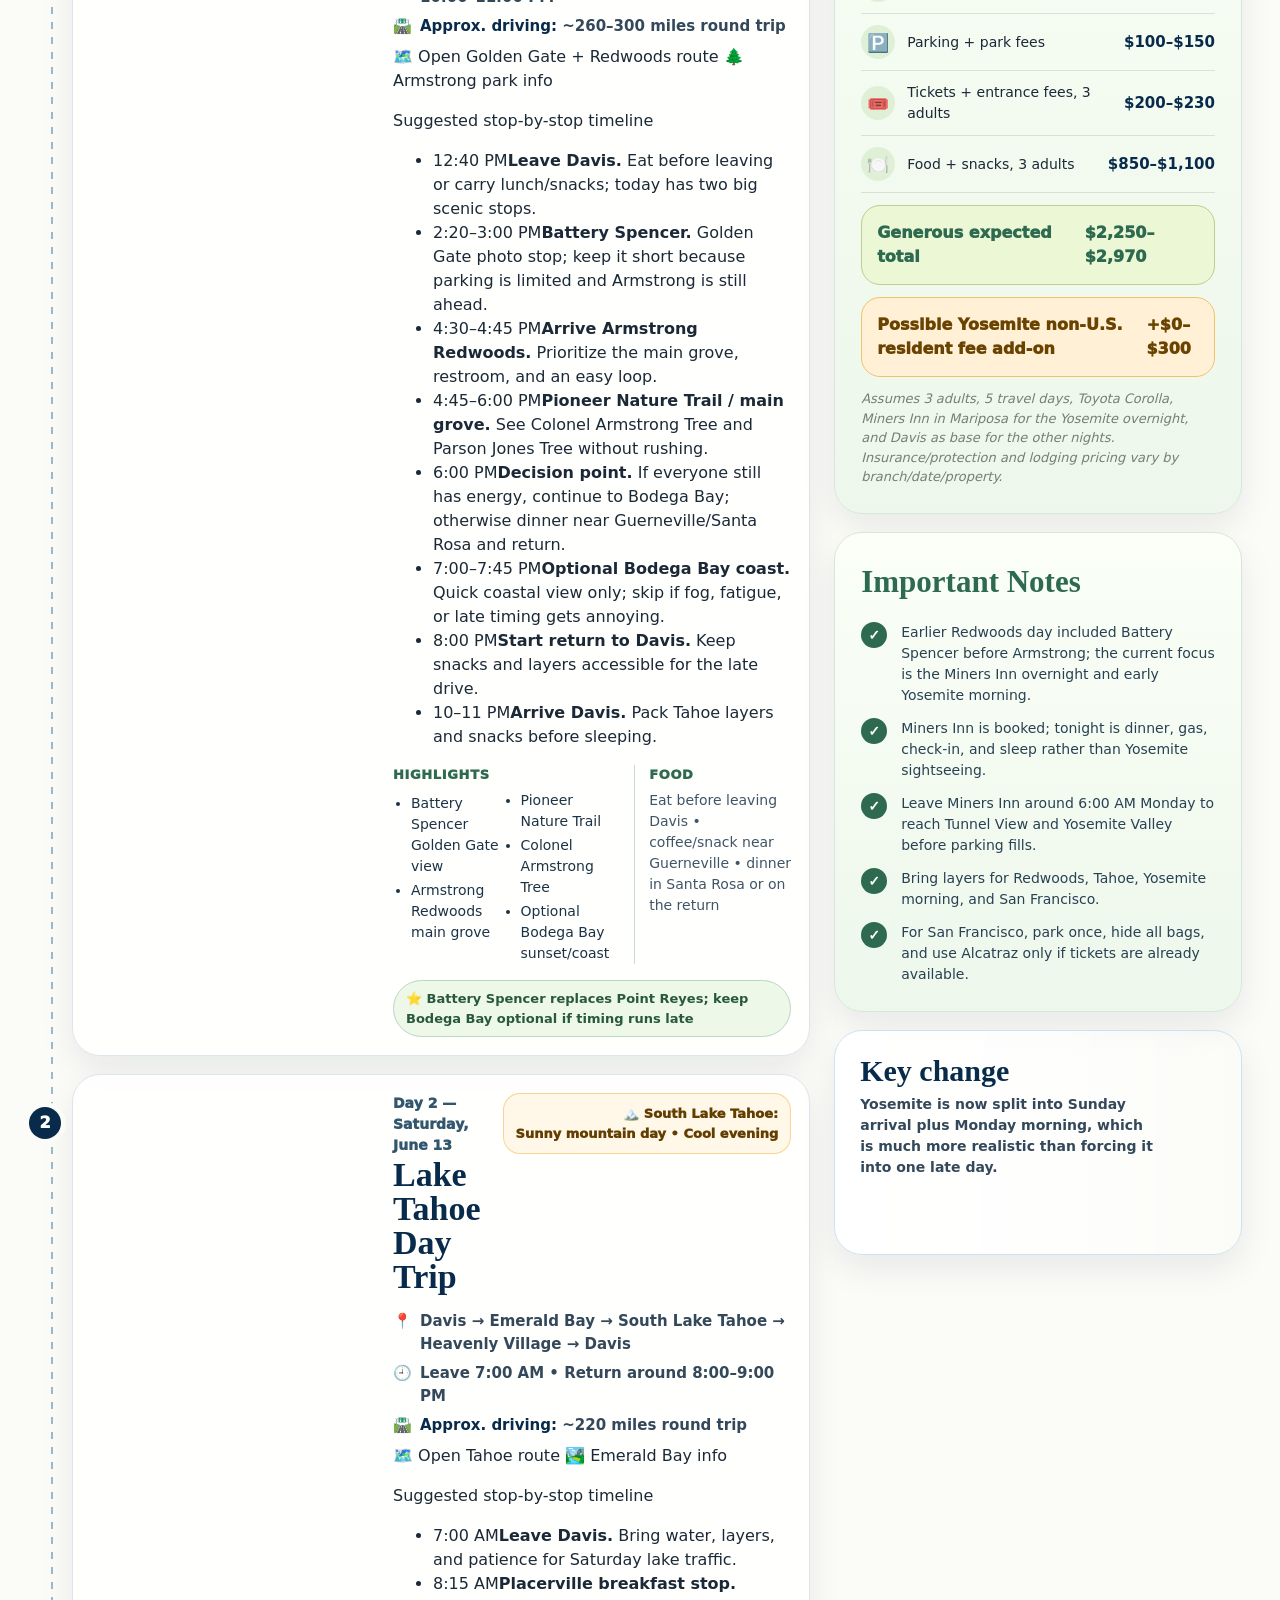
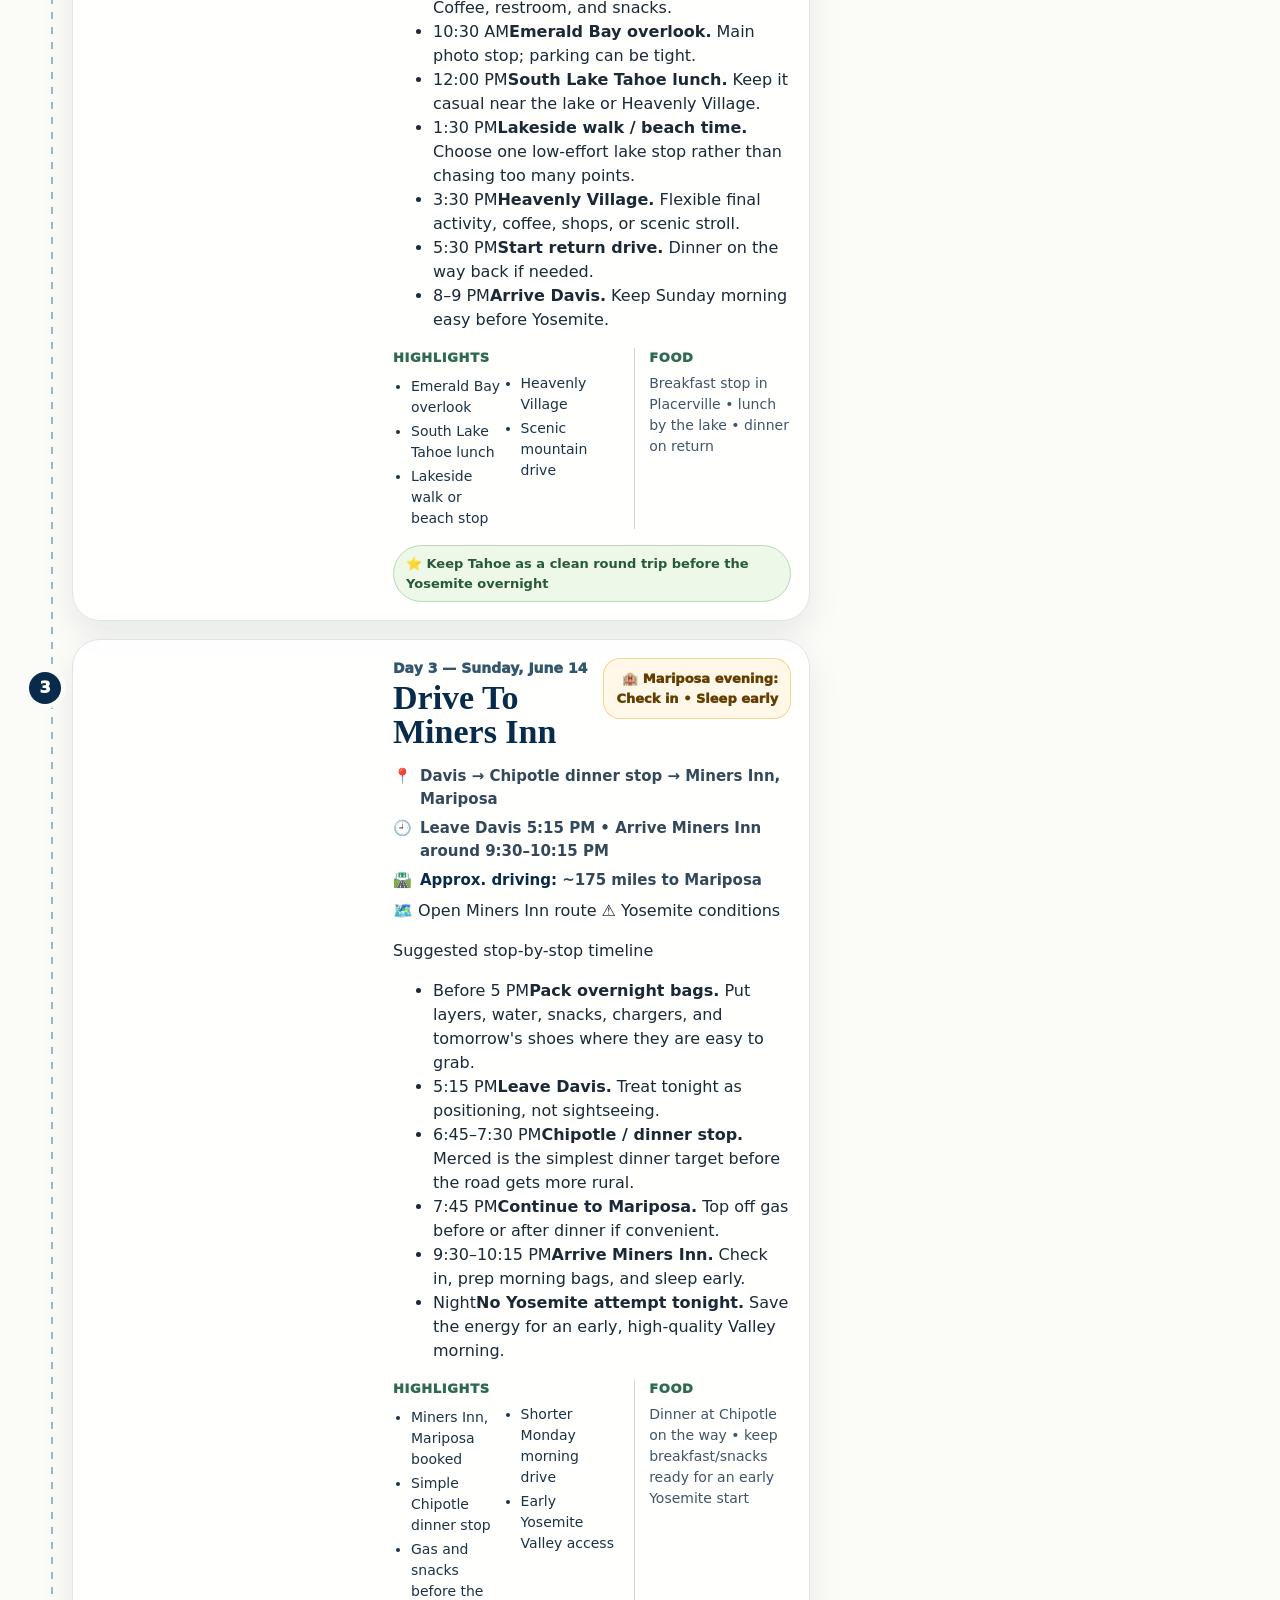
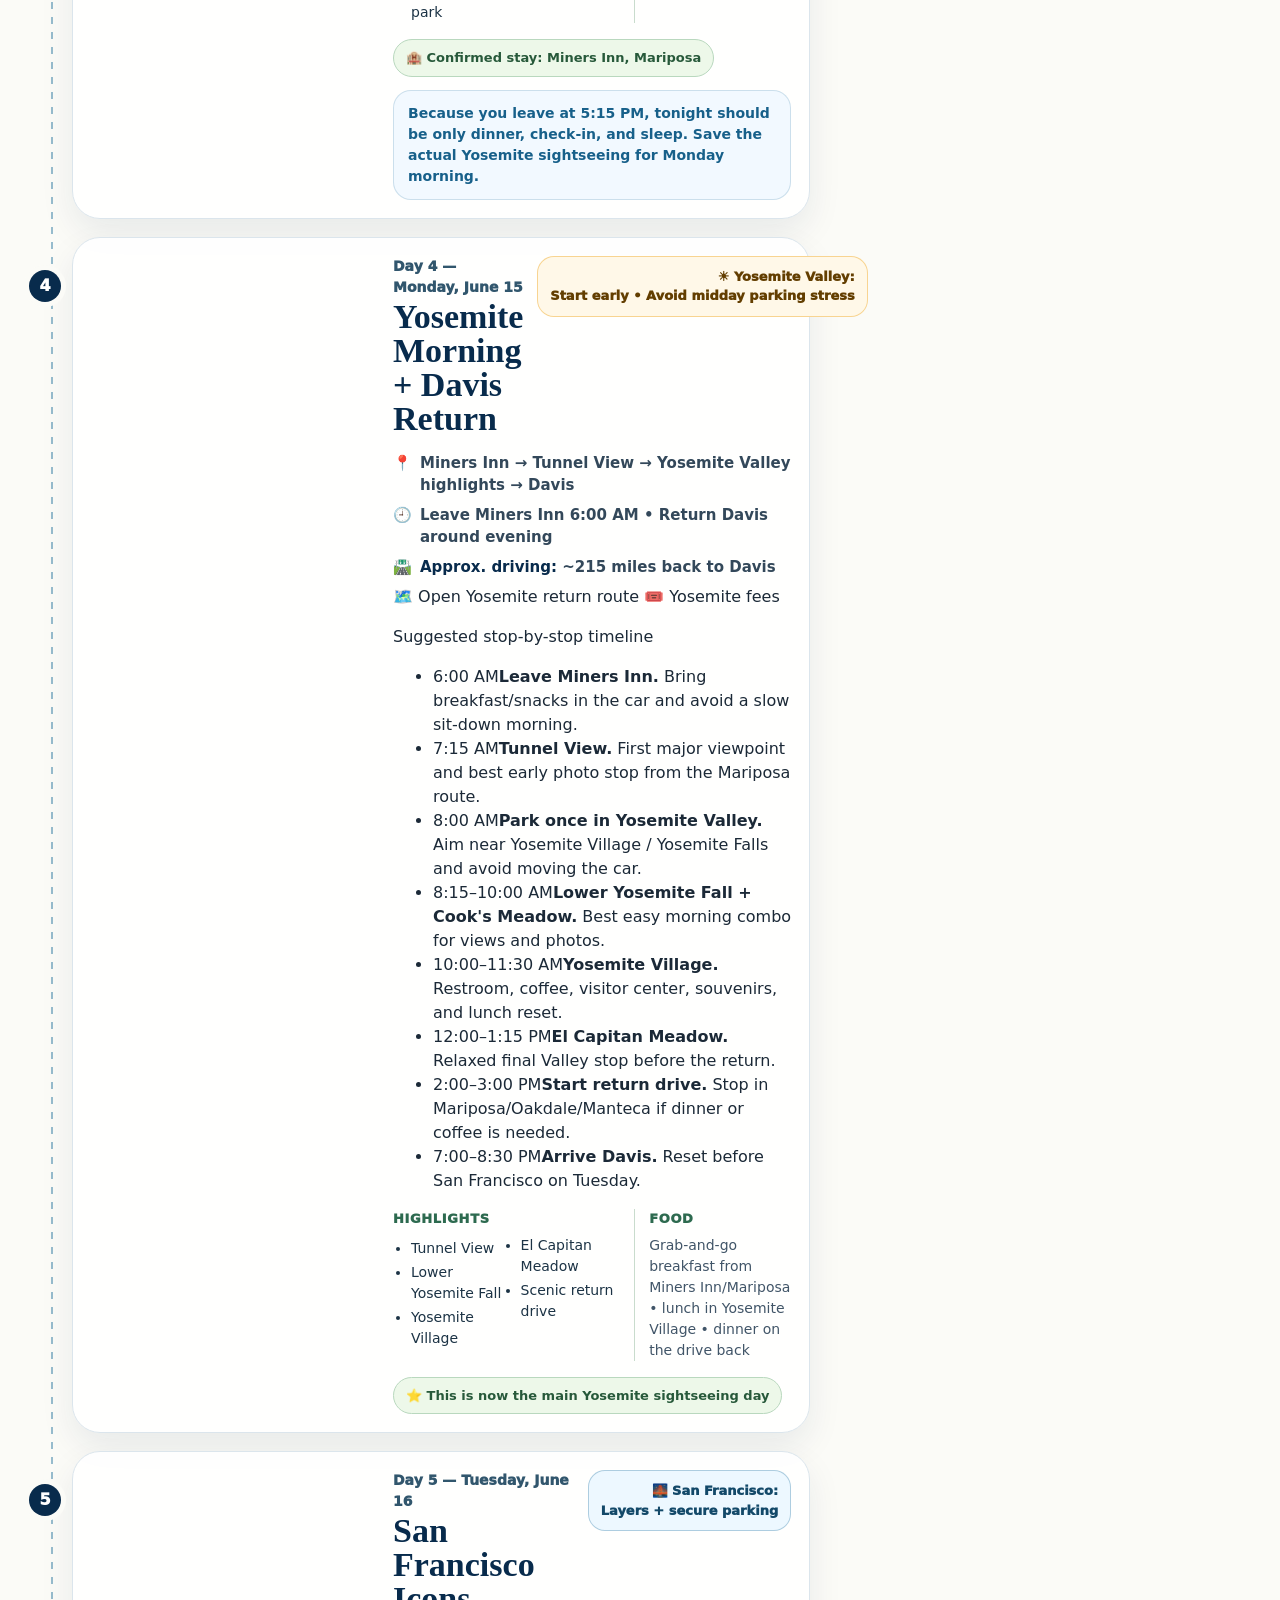
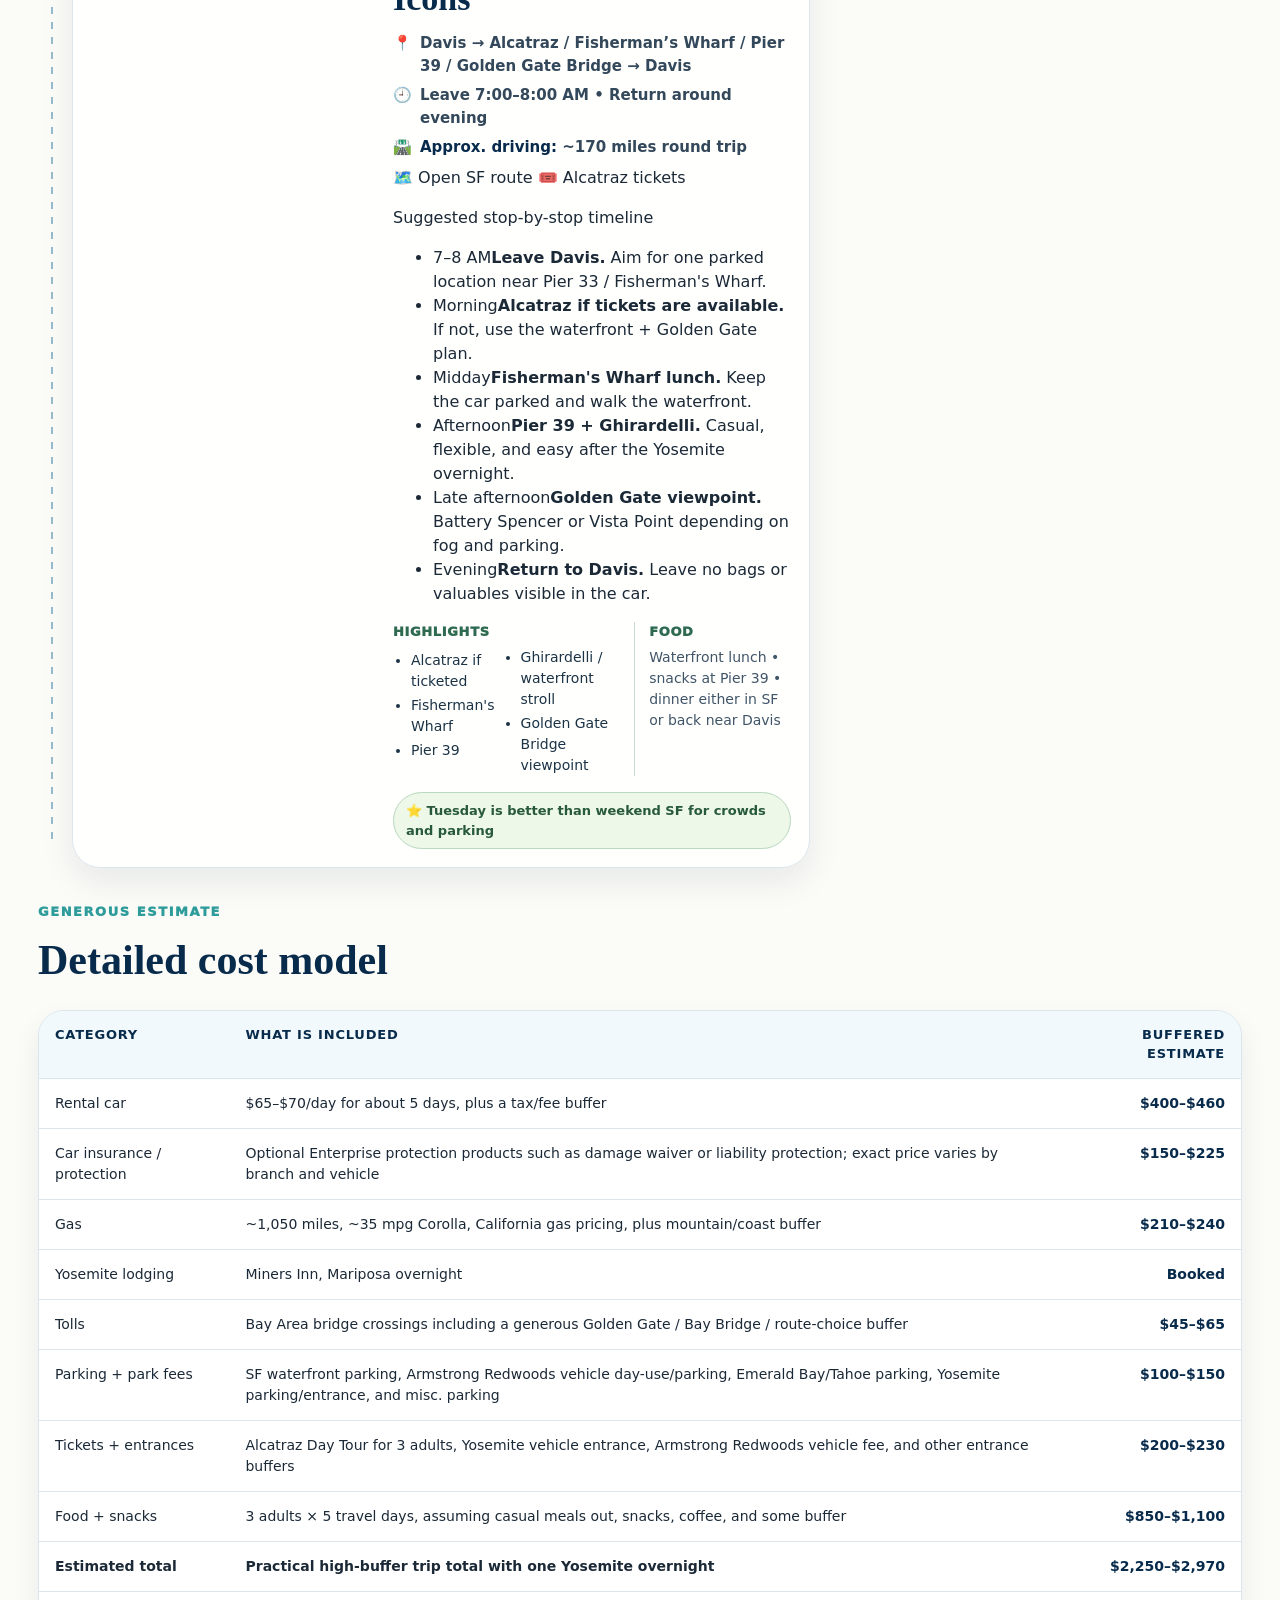
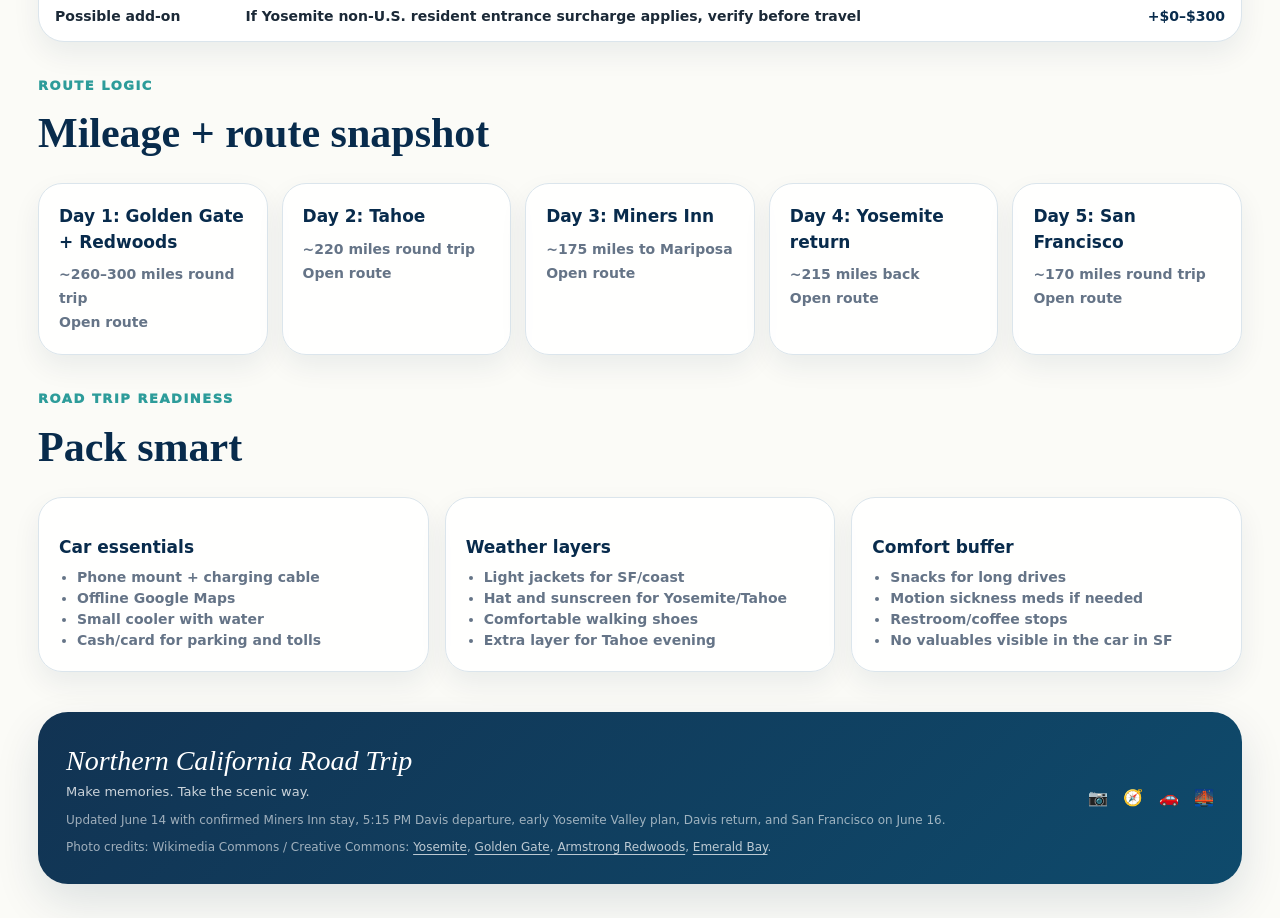
==== commit ef9ff5ba: "Update Yosemite plan for Miners Inn stay" ====
--- a/cal-trip/index.html
+++ b/cal-trip/index.html
@@ -262,19 +262,19 @@
       <div class="hero-content">
         <span class="eyebrow">Road trip planner</span>
         <h1>Northern California<br>Road Trip</h1>
-        <p class="subtitle">Updated Live Plan • June 12–16, 2026</p>
+        <p class="subtitle">Yosemite Overnight Confirmed • June 14–16, 2026</p>
         <div class="micro">
-          <span>📅 Today: leave Davis at 12:40 PM</span>
-          <span>🏨 Yosemite overnight: June 14</span>
+          <span>📅 Today: leave Davis at 5:15 PM</span>
+          <span>🏨 Stay: Miners Inn, Mariposa</span>
           <span>🚙 Vehicle: Toyota Corolla</span>
         </div>
         <div class="summary">
-          <div class="summary-card"><span class="icon">📍</span><strong>Base: Davis</strong><small>Except Yosemite overnight</small></div>
+          <div class="summary-card"><span class="icon">📍</span><strong>Tonight: Mariposa</strong><small>Miners Inn booked</small></div>
           <div class="summary-card"><span class="icon">🗓️</span><strong>5 travel days</strong><small>June 12–16</small></div>
           <div class="summary-card"><span class="icon">🛣️</span><strong>~1,050 total miles</strong><small>Includes SF on June 16</small></div>
-          <div class="summary-card"><span class="icon">💵</span><strong>Overnight buffer</strong><small>Adds Yosemite lodging</small></div>
+          <div class="summary-card"><span class="icon">🌄</span><strong>Monday priority</strong><small>Early Yosemite Valley</small></div>
         </div>
-        <p class="hero-note">Updated around the real departure time: Battery Spencer for Golden Gate views today, then Armstrong Redwoods, Tahoe tomorrow, Yosemite split across Sunday afternoon and Monday morning, and San Francisco on Tuesday.</p>
+        <p class="hero-note">Current plan: drive to Miners Inn in Mariposa tonight, sleep close enough for an early Yosemite morning, then cover Tunnel View, Yosemite Falls, Cook's Meadow, Yosemite Village, and El Capitan Meadow before returning to Davis.</p>
       </div>
     </header>
 
@@ -291,13 +291,13 @@
           <strong>🏔️ Day 2: Lake Tahoe</strong>
           <span>June 13 • Emerald Bay + South Lake Tahoe</span>
         </a>
-        <a class="big-route-btn" href="https://www.google.com/maps/dir/Davis,+CA/Oakdale,+CA/Mariposa,+CA/Yosemite+Valley,+CA" target="_blank" rel="noopener">
-          <strong>⛰️ Day 3: Yosemite overnight</strong>
-          <span>June 14 • Leave after 1 PM, stay near Yosemite</span>
+        <a class="big-route-btn" href="https://www.google.com/maps/dir/Davis,+CA/Chipotle,+Merced,+CA/Miners+Inn,+Mariposa,+CA" target="_blank" rel="noopener">
+          <strong>⛰️ Day 3: Miners Inn overnight</strong>
+          <span>June 14 • Leave 5:15 PM, dinner stop, sleep in Mariposa</span>
         </a>
-        <a class="big-route-btn" href="https://www.google.com/maps/dir/Yosemite+Valley,+CA/Tunnel+View,+Yosemite+National+Park/Bridalveil+Fall,+Yosemite+National+Park/Lower+Yosemite+Fall,+Yosemite+National+Park/El+Capitan+Meadow,+Yosemite+National+Park/Davis,+CA" target="_blank" rel="noopener">
+        <a class="big-route-btn" href="https://www.google.com/maps/dir/Miners+Inn,+Mariposa,+CA/Tunnel+View,+Yosemite+National+Park/Lower+Yosemite+Fall,+Yosemite+National+Park/Cook's+Meadow+Loop,+Yosemite+National+Park/Yosemite+Village,+CA/El+Capitan+Meadow,+Yosemite+National+Park/Davis,+CA" target="_blank" rel="noopener">
           <strong>🌄 Day 4: Yosemite morning</strong>
-          <span>June 15 • Valley highlights, then back to Davis</span>
+          <span>June 15 • Miners Inn to Valley highlights, then Davis</span>
         </a>
         <a class="big-route-btn" href="https://www.google.com/maps/dir/Davis,+CA/Pier+33+Alcatraz+Landing,+San+Francisco,+CA/Fisherman's+Wharf,+San+Francisco,+CA/Pier+39,+San+Francisco,+CA/Golden+Gate+Bridge+Vista+Point,+San+Francisco,+CA/Davis,+CA" target="_blank" rel="noopener">
           <strong>🌉 Day 5: San Francisco</strong>
@@ -430,26 +430,26 @@
               <div class="day-top">
                 <div>
                   <div class="date">Day 3 — Sunday, June 14</div>
-                  <h2 class="day-title">Yosemite Arrival + Overnight</h2>
-                </div>
-                <div class="weather">⛰️ Yosemite evening:<br>Late arrival • Stay overnight</div>
-              </div>
-              <div class="route">📍 <span>Davis → Oakdale / Mariposa → Yosemite area lodging</span></div>
-              <div class="time">🕘 <span>Leave 1:00 PM onward • Arrive Yosemite area around evening</span></div>
-              <div class="miles">🛣️ <span><strong>Approx. driving:</strong> ~180–220 miles depending on lodging</span></div>
+                  <h2 class="day-title">Drive To Miners Inn</h2>
+                </div>
+                <div class="weather">🏨 Mariposa evening:<br>Check in • Sleep early</div>
+              </div>
+              <div class="route">📍 <span>Davis → Chipotle dinner stop → Miners Inn, Mariposa</span></div>
+              <div class="time">🕘 <span>Leave Davis 5:15 PM • Arrive Miners Inn around 9:30–10:15 PM</span></div>
+              <div class="miles">🛣️ <span><strong>Approx. driving:</strong> ~175 miles to Mariposa</span></div>
               <div class="action-row">
-                <a class="map-btn" href="https://www.google.com/maps/dir/Davis,+CA/Oakdale,+CA/Mariposa,+CA/Yosemite+Valley,+CA" target="_blank" rel="noopener">🗺️ Open Yosemite arrival route</a>
+                <a class="map-btn" href="https://www.google.com/maps/dir/Davis,+CA/Chipotle,+Merced,+CA/Miners+Inn,+Mariposa,+CA" target="_blank" rel="noopener">🗺️ Open Miners Inn route</a>
                 <a class="map-btn secondary" href="https://www.nps.gov/yose/planyourvisit/conditions.htm" target="_blank" rel="noopener">⚠️ Yosemite conditions</a>
               </div>
               <div class="stop-timeline">
                 <p class="stop-timeline-title">Suggested stop-by-stop timeline</p>
                 <ul class="stop-list">
-                  <li><span class="stop-time">Before 1 PM</span><span class="stop-text"><strong>Pack overnight bags.</strong> Keep snacks, water, chargers, and layers accessible.</span></li>
-                  <li><span class="stop-time">1:00 PM</span><span class="stop-text"><strong>Leave Davis.</strong> This is mainly a positioning day, not a full Yosemite sightseeing day.</span></li>
-                  <li><span class="stop-time">3:00 PM</span><span class="stop-text"><strong>Oakdale / Mariposa stop.</strong> Gas, restroom, coffee, and dinner supplies if lodging is remote.</span></li>
-                  <li><span class="stop-time">5:30–6:30 PM</span><span class="stop-text"><strong>Arrive Yosemite area.</strong> Check in first if lodging is outside/near the park.</span></li>
-                  <li><span class="stop-time">Evening</span><span class="stop-text"><strong>Light scenic stop only.</strong> Tunnel View or a short valley stroll if time, parking, and energy line up.</span></li>
-                  <li><span class="stop-time">Night</span><span class="stop-text"><strong>Sleep near Yosemite.</strong> This is what makes Monday morning much better.</span></li>
+                  <li><span class="stop-time">Before 5 PM</span><span class="stop-text"><strong>Pack overnight bags.</strong> Put layers, water, snacks, chargers, and tomorrow's shoes where they are easy to grab.</span></li>
+                  <li><span class="stop-time">5:15 PM</span><span class="stop-text"><strong>Leave Davis.</strong> Treat tonight as positioning, not sightseeing.</span></li>
+                  <li><span class="stop-time">6:45–7:30 PM</span><span class="stop-text"><strong>Chipotle / dinner stop.</strong> Merced is the simplest dinner target before the road gets more rural.</span></li>
+                  <li><span class="stop-time">7:45 PM</span><span class="stop-text"><strong>Continue to Mariposa.</strong> Top off gas before or after dinner if convenient.</span></li>
+                  <li><span class="stop-time">9:30–10:15 PM</span><span class="stop-text"><strong>Arrive Miners Inn.</strong> Check in, prep morning bags, and sleep early.</span></li>
+                  <li><span class="stop-time">Night</span><span class="stop-text"><strong>No Yosemite attempt tonight.</strong> Save the energy for an early, high-quality Valley morning.</span></li>
                 </ul>
               </div>
 
@@ -457,23 +457,23 @@
                 <div>
                   <p class="label">Highlights</p>
                   <ul class="highlights">
-                    <li>Lower-stress Yosemite approach</li>
-                    <li>Oakdale / Mariposa reset stop</li>
-                    <li>Optional Tunnel View at evening light</li>
-                    <li>Overnight near Yosemite</li>
-                    <li>Early Monday Valley access</li>
+                    <li>Miners Inn, Mariposa booked</li>
+                    <li>Simple Chipotle dinner stop</li>
+                    <li>Gas and snacks before the park</li>
+                    <li>Shorter Monday morning drive</li>
+                    <li>Early Yosemite Valley access</li>
                   </ul>
                 </div>
                 <div class="food">
                   <p class="label">Food</p>
-                  Lunch before leaving Davis • dinner in Mariposa/Oakhurst/El Portal or packed near lodging
+                  Dinner at Chipotle on the way • keep breakfast/snacks ready for an early Yosemite start
                 </div>
               </div>
 
               <div class="pill-row">
-                <span class="pill">🏨 Best lodging zones: El Portal, Yosemite Valley, Oakhurst, Mariposa</span>
-              </div>
-              <div class="callout">Because you leave after 1 PM, do not overpack Sunday. Save the actual Yosemite sightseeing for Monday morning.</div>
+                <span class="pill">🏨 Confirmed stay: Miners Inn, Mariposa</span>
+              </div>
+              <div class="callout">Because you leave at 5:15 PM, tonight should be only dinner, check-in, and sleep. Save the actual Yosemite sightseeing for Monday morning.</div>
             </div>
           </article>
 
@@ -488,22 +488,23 @@
                 </div>
                 <div class="weather">☀️ Yosemite Valley:<br>Start early • Avoid midday parking stress</div>
               </div>
-              <div class="route">📍 <span>Yosemite lodging → Valley highlights → Davis</span></div>
-              <div class="time">🕘 <span>Start 7:00–8:00 AM • Return Davis around evening</span></div>
-              <div class="miles">🛣️ <span><strong>Approx. driving:</strong> ~170–220 miles back to Davis</span></div>
+              <div class="route">📍 <span>Miners Inn → Tunnel View → Yosemite Valley highlights → Davis</span></div>
+              <div class="time">🕘 <span>Leave Miners Inn 6:00 AM • Return Davis around evening</span></div>
+              <div class="miles">🛣️ <span><strong>Approx. driving:</strong> ~215 miles back to Davis</span></div>
               <div class="action-row">
-                <a class="map-btn" href="https://www.google.com/maps/dir/Yosemite+Valley,+CA/Tunnel+View,+Yosemite+National+Park/Bridalveil+Fall,+Yosemite+National+Park/Lower+Yosemite+Fall,+Yosemite+National+Park/El+Capitan+Meadow,+Yosemite+National+Park/Davis,+CA" target="_blank" rel="noopener">🗺️ Open Yosemite return route</a>
+                <a class="map-btn" href="https://www.google.com/maps/dir/Miners+Inn,+Mariposa,+CA/Tunnel+View,+Yosemite+National+Park/Lower+Yosemite+Fall,+Yosemite+National+Park/Cook's+Meadow+Loop,+Yosemite+National+Park/Yosemite+Village,+CA/El+Capitan+Meadow,+Yosemite+National+Park/Davis,+CA" target="_blank" rel="noopener">🗺️ Open Yosemite return route</a>
                 <a class="map-btn secondary" href="https://www.nps.gov/yose/planyourvisit/fees.htm" target="_blank" rel="noopener">🎟️ Yosemite fees</a>
               </div>
               <div class="stop-timeline">
                 <p class="stop-timeline-title">Suggested stop-by-stop timeline</p>
                 <ul class="stop-list">
-                  <li><span class="stop-time">7:00 AM</span><span class="stop-text"><strong>Enter / move into Yosemite Valley early.</strong> The overnight pays off here.</span></li>
-                  <li><span class="stop-time">8:00 AM</span><span class="stop-text"><strong>Tunnel View or Valley viewpoint.</strong> Best photo stop before the day gets busy.</span></li>
-                  <li><span class="stop-time">9:00 AM</span><span class="stop-text"><strong>Lower Yosemite Fall walk.</strong> Easy, scenic, and good for the whole group.</span></li>
-                  <li><span class="stop-time">11:00 AM</span><span class="stop-text"><strong>Yosemite Village / lunch.</strong> Restroom, food, and souvenir stop.</span></li>
-                  <li><span class="stop-time">1:00 PM</span><span class="stop-text"><strong>El Capitan Meadow.</strong> Relaxed final Valley stop.</span></li>
-                  <li><span class="stop-time">2:30–3:30 PM</span><span class="stop-text"><strong>Start return drive.</strong> Stop in Oakdale/Manteca if dinner or coffee is needed.</span></li>
+                  <li><span class="stop-time">6:00 AM</span><span class="stop-text"><strong>Leave Miners Inn.</strong> Bring breakfast/snacks in the car and avoid a slow sit-down morning.</span></li>
+                  <li><span class="stop-time">7:15 AM</span><span class="stop-text"><strong>Tunnel View.</strong> First major viewpoint and best early photo stop from the Mariposa route.</span></li>
+                  <li><span class="stop-time">8:00 AM</span><span class="stop-text"><strong>Park once in Yosemite Valley.</strong> Aim near Yosemite Village / Yosemite Falls and avoid moving the car.</span></li>
+                  <li><span class="stop-time">8:15–10:00 AM</span><span class="stop-text"><strong>Lower Yosemite Fall + Cook's Meadow.</strong> Best easy morning combo for views and photos.</span></li>
+                  <li><span class="stop-time">10:00–11:30 AM</span><span class="stop-text"><strong>Yosemite Village.</strong> Restroom, coffee, visitor center, souvenirs, and lunch reset.</span></li>
+                  <li><span class="stop-time">12:00–1:15 PM</span><span class="stop-text"><strong>El Capitan Meadow.</strong> Relaxed final Valley stop before the return.</span></li>
+                  <li><span class="stop-time">2:00–3:00 PM</span><span class="stop-text"><strong>Start return drive.</strong> Stop in Mariposa/Oakdale/Manteca if dinner or coffee is needed.</span></li>
                   <li><span class="stop-time">7:00–8:30 PM</span><span class="stop-text"><strong>Arrive Davis.</strong> Reset before San Francisco on Tuesday.</span></li>
                 </ul>
               </div>
@@ -521,7 +522,7 @@
                 </div>
                 <div class="food">
                   <p class="label">Food</p>
-                  Breakfast near lodging • lunch in Yosemite Village • dinner on the drive back
+                  Grab-and-go breakfast from Miners Inn/Mariposa • lunch in Yosemite Village • dinner on the drive back
                 </div>
               </div>
 
@@ -593,14 +594,14 @@
             <div class="budget-row"><span class="round">🚙</span><span>Rental base + taxes/fees</span><strong>$400–$460</strong></div>
             <div class="budget-row"><span class="round">🛡️</span><span>Optional rental protection / insurance buffer</span><strong>$150–$225</strong></div>
             <div class="budget-row"><span class="round">⛽</span><span>Gas with mountain/coast buffer</span><strong>$210–$240</strong></div>
-            <div class="budget-row"><span class="round">🏨</span><span>One Yosemite-area overnight</span><strong>$250–$500</strong></div>
+            <div class="budget-row"><span class="round">🏨</span><span>Miners Inn, Mariposa overnight</span><strong>Booked</strong></div>
             <div class="budget-row"><span class="round">🌉</span><span>Bridge toll buffer</span><strong>$45–$65</strong></div>
             <div class="budget-row"><span class="round">🅿️</span><span>Parking + park fees</span><strong>$100–$150</strong></div>
             <div class="budget-row"><span class="round">🎟️</span><span>Tickets + entrance fees, 3 adults</span><strong>$200–$230</strong></div>
             <div class="budget-row"><span class="round">🍽️</span><span>Food + snacks, 3 adults</span><strong>$850–$1,100</strong></div>
             <div class="total"><span>Generous expected total</span><span>$2,250–$2,970</span></div>
             <div class="total warning-total"><span>Possible Yosemite non-U.S. resident fee add-on</span><span>+$0–$300</span></div>
-            <p class="muted">Assumes 3 adults, 5 travel days, Toyota Corolla, one Yosemite-area overnight, and Davis as base for the other nights. Insurance/protection and lodging pricing vary by branch/date/property.</p>
+            <p class="muted">Assumes 3 adults, 5 travel days, Toyota Corolla, Miners Inn in Mariposa for the Yosemite overnight, and Davis as base for the other nights. Insurance/protection and lodging pricing vary by branch/date/property.</p>
           </div>
         </section>
 
@@ -608,9 +609,9 @@
           <div class="side-inner">
             <h3>Important Notes</h3>
             <ul class="check-list">
-              <li><span class="check">✓</span><span>Today adds Battery Spencer before Armstrong; keep Bodega Bay optional if fog, traffic, or fatigue cuts into the evening.</span></li>
-              <li><span class="check">✓</span><span>Book the Yosemite-area overnight immediately; El Portal, Yosemite Valley, Mariposa, and Oakhurst are the best zones.</span></li>
-              <li><span class="check">✓</span><span>Check Yosemite current conditions and entrance lines before leaving Sunday afternoon.</span></li>
+              <li><span class="check">✓</span><span>Earlier Redwoods day included Battery Spencer before Armstrong; the current focus is the Miners Inn overnight and early Yosemite morning.</span></li>
+              <li><span class="check">✓</span><span>Miners Inn is booked; tonight is dinner, gas, check-in, and sleep rather than Yosemite sightseeing.</span></li>
+              <li><span class="check">✓</span><span>Leave Miners Inn around 6:00 AM Monday to reach Tunnel View and Yosemite Valley before parking fills.</span></li>
               <li><span class="check">✓</span><span>Bring layers for Redwoods, Tahoe, Yosemite morning, and San Francisco.</span></li>
               <li><span class="check">✓</span><span>For San Francisco, park once, hide all bags, and use Alcatraz only if tickets are already available.</span></li>
             </ul>
@@ -640,7 +641,7 @@
             <tr><td>Rental car</td><td>$65–$70/day for about 5 days, plus a tax/fee buffer</td><td class="right">$400–$460</td></tr>
             <tr><td>Car insurance / protection</td><td>Optional Enterprise protection products such as damage waiver or liability protection; exact price varies by branch and vehicle</td><td class="right">$150–$225</td></tr>
             <tr><td>Gas</td><td>~1,050 miles, ~35 mpg Corolla, California gas pricing, plus mountain/coast buffer</td><td class="right">$210–$240</td></tr>
-            <tr><td>Yosemite lodging</td><td>One night near Yosemite, with wide buffer for short-notice pricing</td><td class="right">$250–$500</td></tr>
+            <tr><td>Yosemite lodging</td><td>Miners Inn, Mariposa overnight</td><td class="right">Booked</td></tr>
             <tr><td>Tolls</td><td>Bay Area bridge crossings including a generous Golden Gate / Bay Bridge / route-choice buffer</td><td class="right">$45–$65</td></tr>
             <tr><td>Parking + park fees</td><td>SF waterfront parking, Armstrong Redwoods vehicle day-use/parking, Emerald Bay/Tahoe parking, Yosemite parking/entrance, and misc. parking</td><td class="right">$100–$150</td></tr>
             <tr><td>Tickets + entrances</td><td>Alcatraz Day Tour for 3 adults, Yosemite vehicle entrance, Armstrong Redwoods vehicle fee, and other entrance buffers</td><td class="right">$200–$230</td></tr>
@@ -658,8 +659,8 @@
       <div class="grid4">
         <div class="mini"><strong>Day 1: Golden Gate + Redwoods</strong><span>~260–300 miles round trip<br><a class="map-btn" href="https://www.google.com/maps/dir/Davis,+CA/Battery+Spencer,+Conzelman+Rd,+Sausalito,+CA/Armstrong+Redwoods+State+Natural+Reserve,+17000+Armstrong+Woods+Rd,+Guerneville,+CA/Bodega+Bay,+CA/Davis,+CA" target="_blank" rel="noopener">Open route</a></span></div>
         <div class="mini"><strong>Day 2: Tahoe</strong><span>~220 miles round trip<br><a class="map-btn" href="https://www.google.com/maps/dir/Davis,+CA/Emerald+Bay+State+Park,+California/South+Lake+Tahoe,+CA/Heavenly+Village,+South+Lake+Tahoe,+CA/Davis,+CA" target="_blank" rel="noopener">Open route</a></span></div>
-        <div class="mini"><strong>Day 3: Yosemite arrival</strong><span>~180–220 miles one way<br><a class="map-btn" href="https://www.google.com/maps/dir/Davis,+CA/Oakdale,+CA/Mariposa,+CA/Yosemite+Valley,+CA" target="_blank" rel="noopener">Open route</a></span></div>
-        <div class="mini"><strong>Day 4: Yosemite return</strong><span>~170–220 miles back<br><a class="map-btn" href="https://www.google.com/maps/dir/Yosemite+Valley,+CA/Tunnel+View,+Yosemite+National+Park/Bridalveil+Fall,+Yosemite+National+Park/Lower+Yosemite+Fall,+Yosemite+National+Park/El+Capitan+Meadow,+Yosemite+National+Park/Davis,+CA" target="_blank" rel="noopener">Open route</a></span></div>
+        <div class="mini"><strong>Day 3: Miners Inn</strong><span>~175 miles to Mariposa<br><a class="map-btn" href="https://www.google.com/maps/dir/Davis,+CA/Chipotle,+Merced,+CA/Miners+Inn,+Mariposa,+CA" target="_blank" rel="noopener">Open route</a></span></div>
+        <div class="mini"><strong>Day 4: Yosemite return</strong><span>~215 miles back<br><a class="map-btn" href="https://www.google.com/maps/dir/Miners+Inn,+Mariposa,+CA/Tunnel+View,+Yosemite+National+Park/Lower+Yosemite+Fall,+Yosemite+National+Park/Cook's+Meadow+Loop,+Yosemite+National+Park/Yosemite+Village,+CA/El+Capitan+Meadow,+Yosemite+National+Park/Davis,+CA" target="_blank" rel="noopener">Open route</a></span></div>
         <div class="mini"><strong>Day 5: San Francisco</strong><span>~170 miles round trip<br><a class="map-btn" href="https://www.google.com/maps/dir/Davis,+CA/Pier+33+Alcatraz+Landing,+San+Francisco,+CA/Fisherman's+Wharf,+San+Francisco,+CA/Pier+39,+San+Francisco,+CA/Golden+Gate+Bridge+Vista+Point,+San+Francisco,+CA/Davis,+CA" target="_blank" rel="noopener">Open route</a></span></div>
       </div>
     </section>
@@ -702,7 +703,7 @@
       <div>
         <div class="footer-title">Northern California Road Trip</div>
         <p>Make memories. Take the scenic way.</p>
-        <p class="source">Updated June 12 with the new live plan: Battery Spencer + Redwoods, Tahoe, Yosemite overnight, Davis return, and San Francisco on June 16.</p>
+        <p class="source">Updated June 14 with confirmed Miners Inn stay, 5:15 PM Davis departure, early Yosemite Valley plan, Davis return, and San Francisco on June 16.</p>
         <p class="source">Photo credits: Wikimedia Commons / Creative Commons: <a href="https://commons.wikimedia.org/wiki/File:Tunnel_View,_Yosemite_Valley,_Yosemite_NP_-_Diliff.jpg" target="_blank" rel="noopener">Yosemite</a>, <a href="https://commons.wikimedia.org/wiki/File:Golden_Gate_Bridge_as_seen_from_Battery_East.jpg" target="_blank" rel="noopener">Golden Gate</a>, <a href="https://commons.wikimedia.org/wiki/File:Armstrong_Redwoods_State_Natural_Reserve_-_02.jpg" target="_blank" rel="noopener">Armstrong Redwoods</a>, <a href="https://commons.wikimedia.org/wiki/File:Emerald_Bay,_Lake_Tahoe,_Nevada_(21560966962).jpg" target="_blank" rel="noopener">Emerald Bay</a>.</p>
       </div>
       <div aria-hidden="true">📷 &nbsp; 🧭 &nbsp; 🚗 &nbsp; 🌉</div>
